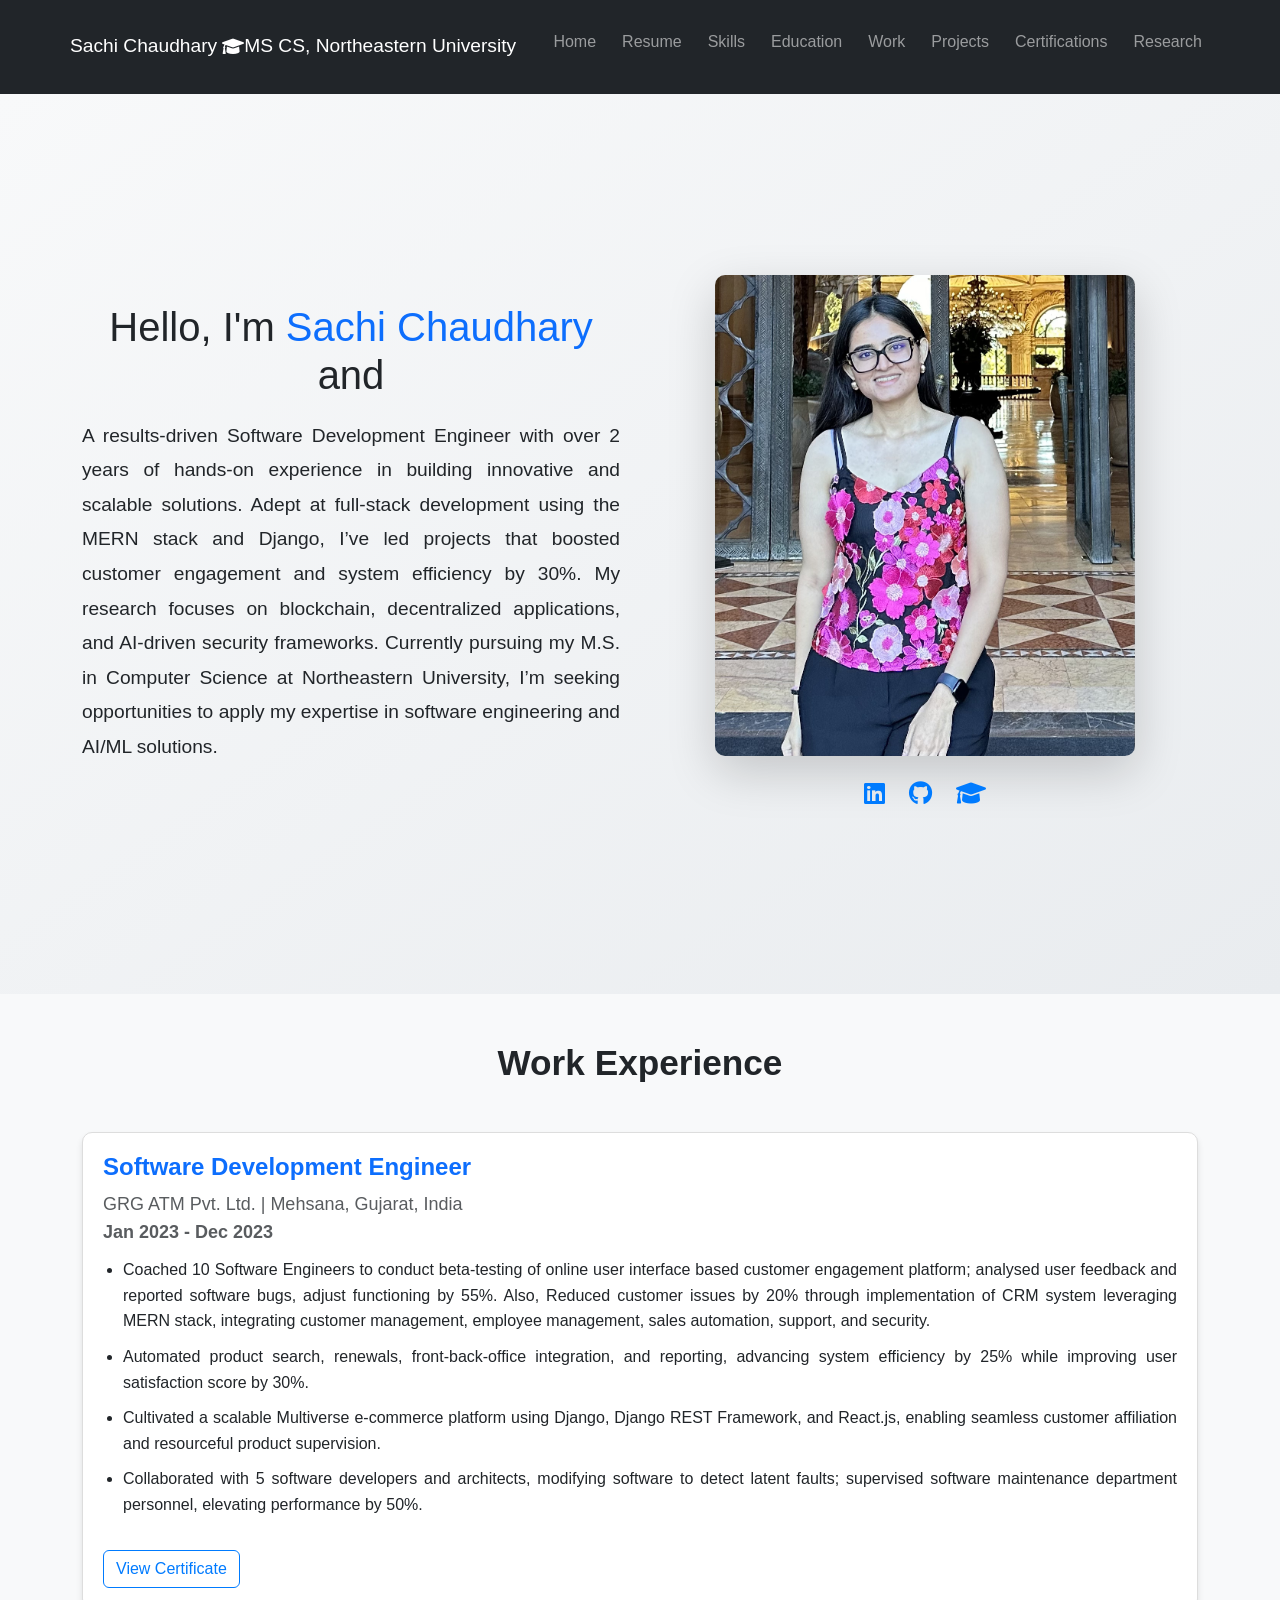
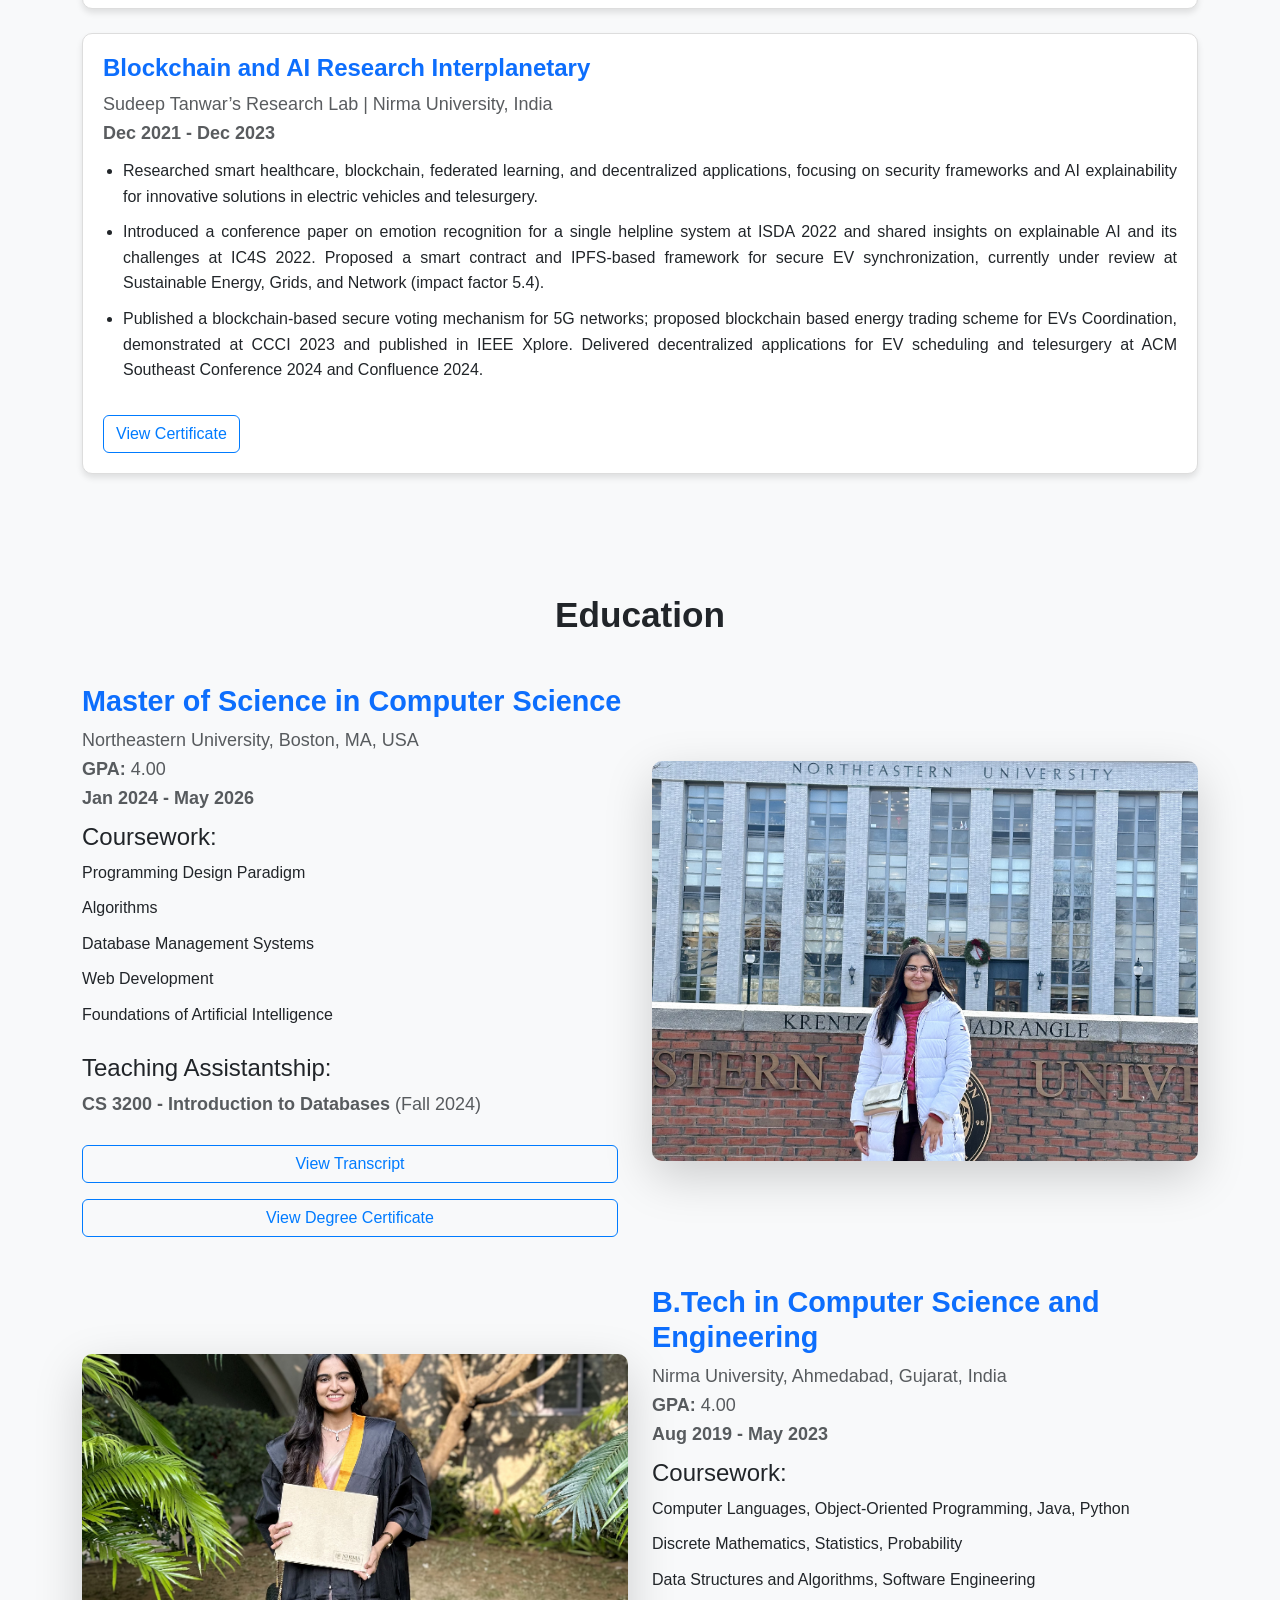
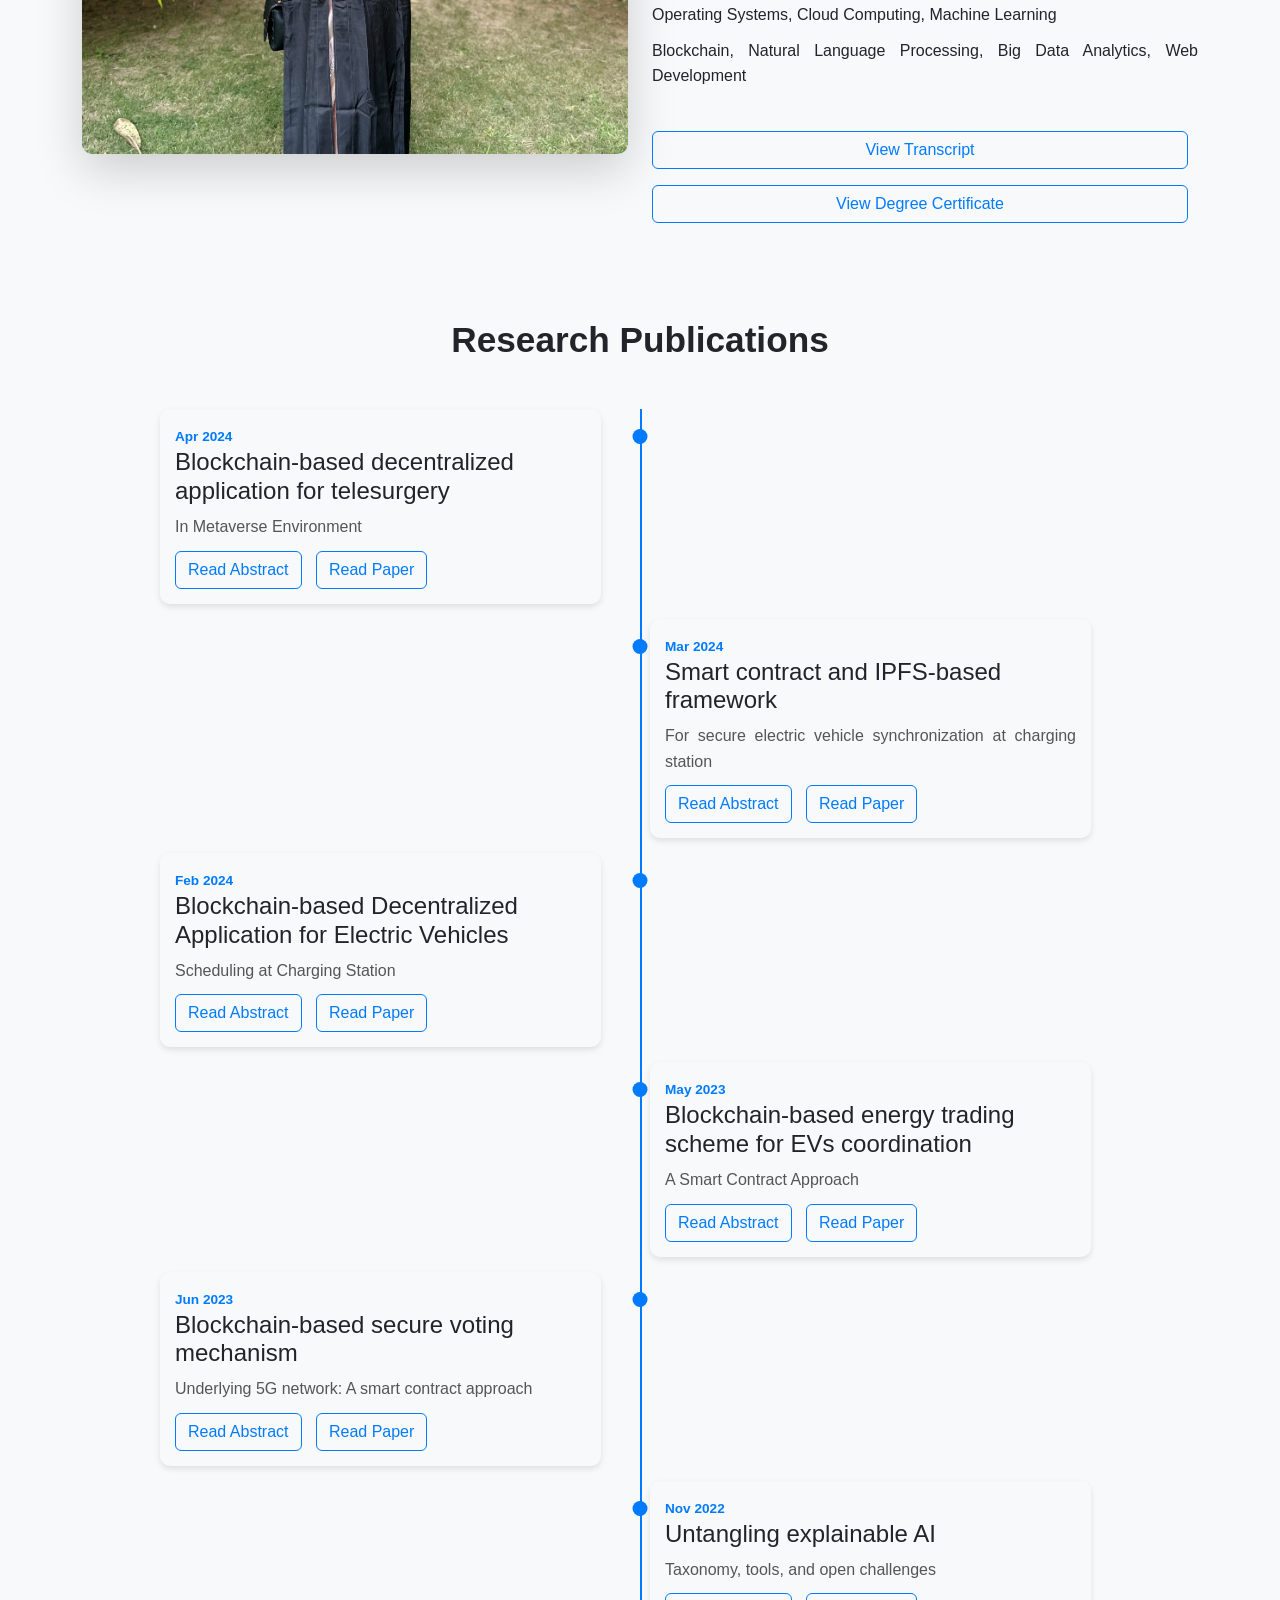
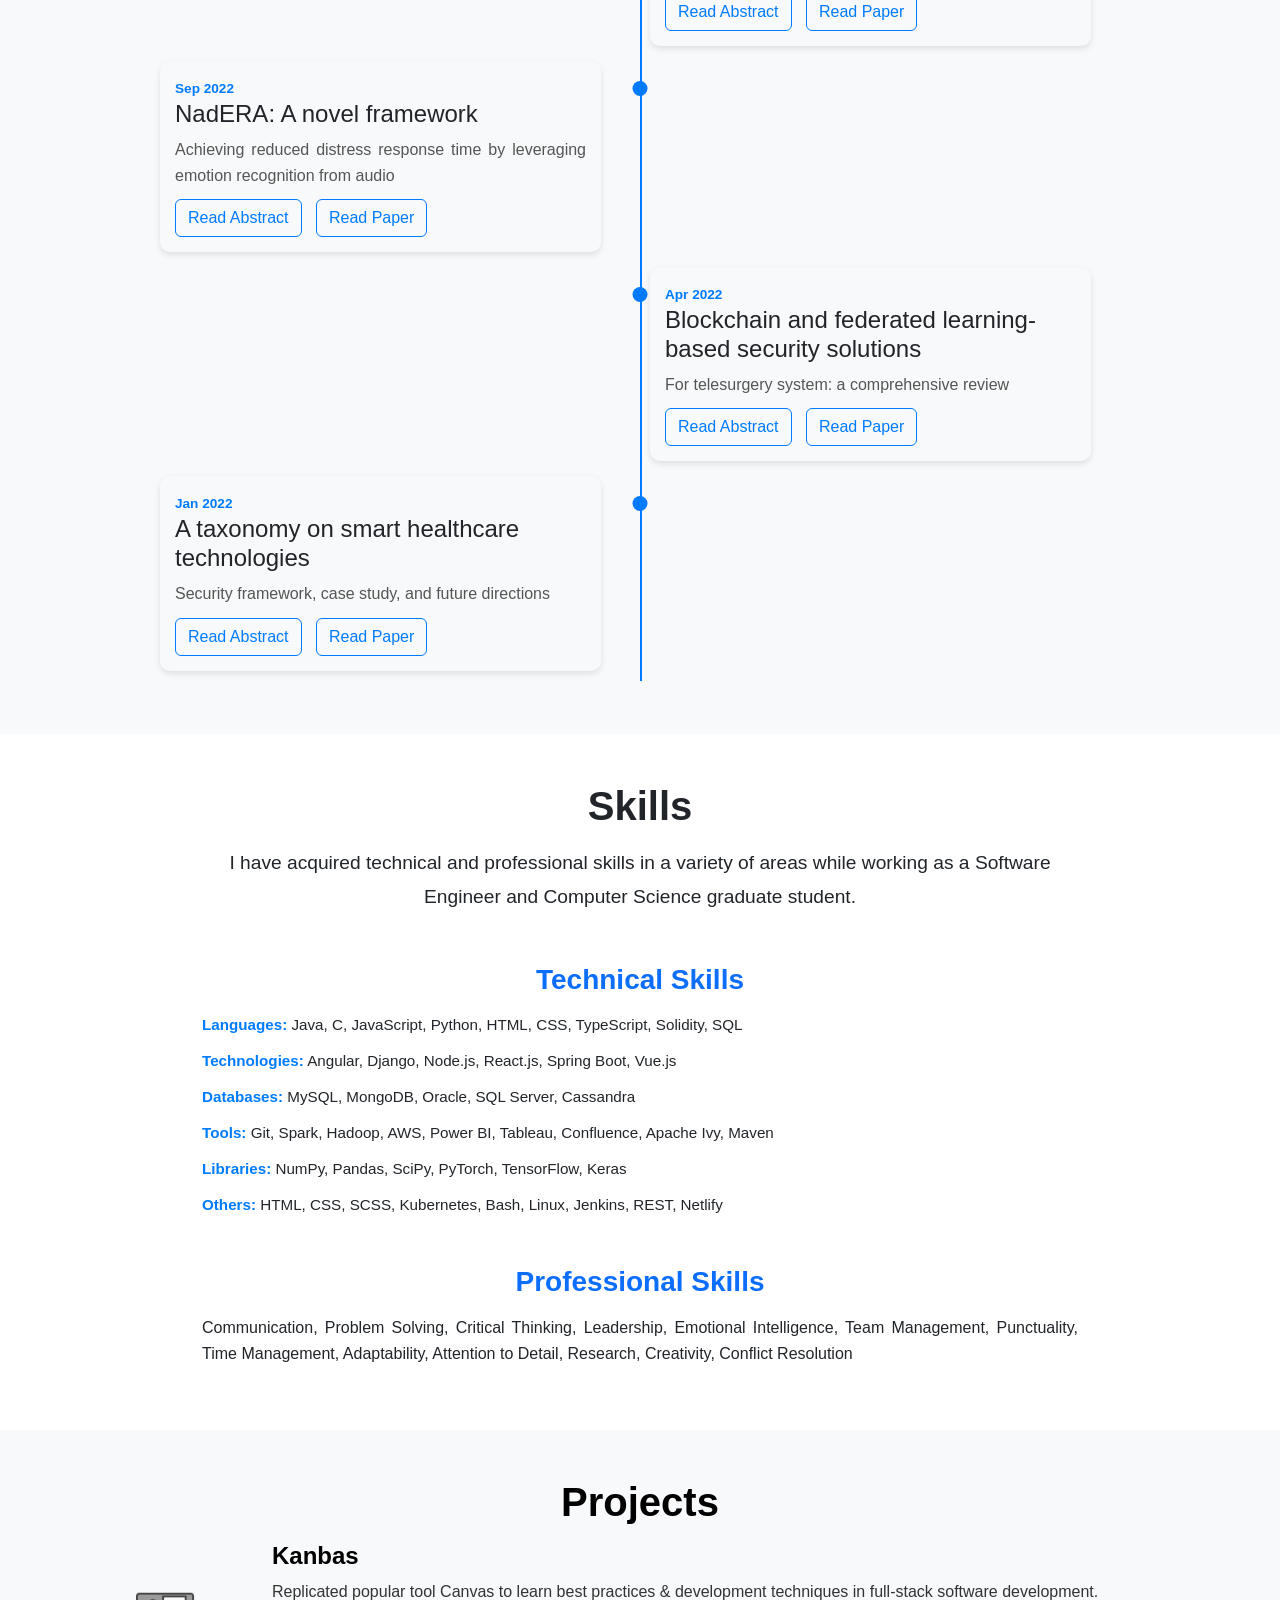
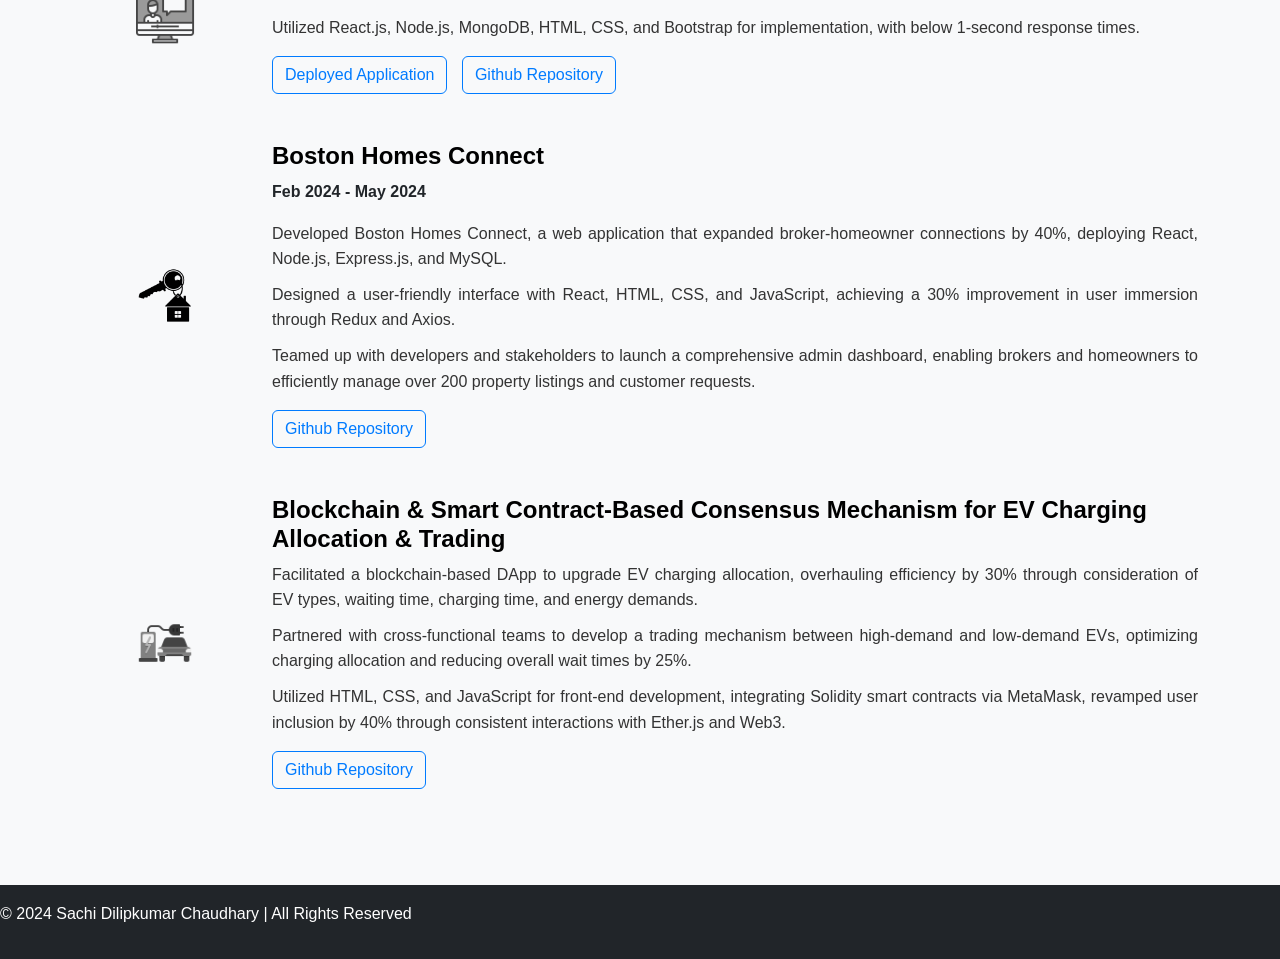
==== index.html @ f183f995 "Add files via upload" ====
<!DOCTYPE html>
<html lang="en">
<head>
  <meta charset="UTF-8">
  <meta name="viewport" content="width=device-width, initial-scale=1.0">
  <title>Sachi Chaudhary Portfolio</title>
  <!-- Bootstrap CSS -->
  <link href="https://cdn.jsdelivr.net/npm/bootstrap@5.3.0-alpha1/dist/css/bootstrap.min.css" rel="stylesheet">
  
  <link rel="stylesheet" href="https://cdnjs.cloudflare.com/ajax/libs/font-awesome/6.0.0-beta3/css/all.min.css">
  <link rel="stylesheet" href="style.css">
  <style>
    /* Make sure the header aligns correctly */
    .navbar-brand {
      display: flex;
      align-items: center;
      font-size: 1.2rem; /* Set font size for large screens */
    }
    .navbar-brand i {
      margin-left: 5px;
      font-size: 1.1rem; /* Slightly smaller icon */
    }

    /* Make sure the header font size is responsive */
    @media (max-width: 768px) {
      .navbar-brand {
        font-size: 1.0rem; /* Slightly smaller font on smaller screens */
      }
      .navbar-brand i {
        font-size: 1.1rem;
      }
    }

    /* Ensure navigation items are spaced correctly */
    .navbar-nav {
      flex-grow: 1;
      justify-content: flex-end;
      flex-wrap: nowrap; /* Prevent wrapping onto new lines */
    }

    .navbar-nav .nav-item {
      margin-left: 10px; /* Reduced margin */
    }

    .navbar-nav .nav-link {
      padding: 5px 10px; /* Reduce padding to fit more items */
    }

    /* Optional: Reduce spacing for smaller screens */
    @media (max-width: 576px) {
      .navbar-nav .nav-item {
        margin-left: 5px;
      }
    }
  </style>
</head>
<body>

    <!-- Navigation Menu -->
    <header class="bg-dark text-white py-3">
      <nav class="container navbar navbar-expand-lg navbar-dark">
        <a class="navbar-brand" href="#">
          Sachi Chaudhary <br>
          <i class="fas fa-graduation-cap"></i> 
             MS CS, Northeastern University
        </a>
        <button class="navbar-toggler" type="button" data-bs-toggle="collapse" data-bs-target="#navbarNav" aria-controls="navbarNav" aria-expanded="false" aria-label="Toggle navigation">
          <span class="navbar-toggler-icon"></span>
        </button>
        <div class="collapse navbar-collapse" id="navbarNav">
          <ul class="navbar-nav ms-auto">
            <li class="nav-item"><a class="nav-link" href="#home">Home</a></li>
            <li class="nav-item"><a class="nav-link" href="resume.html">Resume</a></li>
            <li class="nav-item"><a class="nav-link" href="#skills">Skills</a></li>
            <li class="nav-item"><a class="nav-link" href="#education">Education</a></li>
            <li class="nav-item"><a class="nav-link" href="#work-experience">Work</a></li>
            <li class="nav-item"><a class="nav-link" href="#projects">Projects</a></li>
            <li class="nav-item"><a class="nav-link" href="#certifications">Certifications</a></li>
            <li class="nav-item"><a class="nav-link" href="#research">Research</a></li>
          </ul>
        </div>
      </nav>
    </header>
  
    <!-- Rest of your code -->
    

  <!-- Home Section -->
  <section id="home" class="d-flex align-items-center bg-light" style="height: 100vh;">
    <div class="container">
      <div class="row align-items-center justify-content-center">
        
        
        <!-- Text Section -->
        <div class="col-md-6 text-section">
          <h1 class="display-4">Hello, I'm <span class="text-primary display-8">Sachi Chaudhary</span><br>and <span id="dynamic-text" class="text-primary display-8">I code.</span></h1>

         
          <p class="lead">A results-driven Software Development Engineer with over 2 years of hands-on experience in building innovative and scalable solutions. Adept at full-stack development using the MERN stack and Django, I’ve led projects that boosted customer engagement and system efficiency by 30%. My research focuses on blockchain, decentralized applications, and AI-driven security frameworks. Currently pursuing my M.S. in Computer Science at Northeastern University, I’m seeking opportunities to apply my expertise in software engineering and AI/ML solutions.</p>
            
    </div>
        
        <!-- Image Section -->
        <div class="col-md-6 image-section text-center">
          <img src="IMG_3507.jpg" class="img-fluid shadow-lg" alt="Sachi Chaudhary">
          <div class="social-icons">
            <a href="https://www.linkedin.com/in/contactsachichaudhary/" target="_blank"><i class="fab fa-linkedin"></i></a>
            <a href="https://github.com/97sachi" target="_blank"><i class="fab fa-github"></i></a>
            <a href="https://scholar.google.com/citations?user=jA1MvMUAAAAJ&hl=en" target="_blank"><i class="fas fa-graduation-cap"></i></a>
          </div>
        </div>
        
      </div>
    </div>
  </section>
  




  <!-- Work Experience Section -->
<section id="work-experience" class="py-5 bg-light">
  <div class="container">
      <h2 class="text-center mb-5">Work Experience</h2>


      <!-- GRG ATM Pvt. Ltd. Experience -->
      <div class="card mb-4">
          <div class="card-body">
              <h3 class="text-primary">Software Development Engineer </h3>
              <p class="text-muted">GRG ATM Pvt. Ltd. | Mehsana, Gujarat, India <br> <strong>Jan 2023 - Dec 2023</strong></p>
              <ul>
                  <li>Coached 10 Software Engineers to conduct beta-testing of online user interface based customer engagement platform; analysed user feedback and reported software bugs, adjust functioning by 55%. Also, Reduced customer issues by 20% through implementation of CRM system leveraging MERN stack, integrating customer management, employee management, sales automation, support, and security.</li>
                  <li>Automated product search, renewals, front-back-office integration, and reporting, advancing system efficiency by 25% while improving user satisfaction score by 30%.</li>
                  <li>Cultivated a scalable Multiverse e-commerce platform using Django, Django REST Framework, and React.js, enabling seamless customer affiliation and resourceful product supervision.</li>
                  <li>Collaborated with 5 software developers and architects, modifying software to detect latent faults; supervised software maintenance department personnel, elevating performance by 50%.</li>
              </ul>
              <a href="path/to/certificate.pdf" target="_blank" class="btn btn-outline-primary mt-3">View Certificate</a>
          </div>
      </div>

      <!-- Add other work experiences similarly -->
       <!-- GRG ATM Pvt. Ltd. Experience -->
      <div class="card mb-4">
        <div class="card-body">
            <h3 class="text-primary">Blockchain and AI Research Interplanetary </h3>
            <p class="text-muted">Sudeep Tanwar’s Research Lab | Nirma University, India <br> <strong>Dec 2021 - Dec 2023</strong></p>
            <ul>
                <li>Researched smart healthcare, blockchain, federated learning, and decentralized applications, focusing on security frameworks and AI explainability for innovative solutions in electric vehicles and telesurgery.</li>
                <li>Introduced a conference paper on emotion recognition for a single helpline system at ISDA 2022 and shared insights on explainable AI and its challenges at IC4S 2022. Proposed a smart contract and IPFS-based framework for secure EV synchronization, currently under review at Sustainable Energy, Grids, and Network (impact factor 5.4).</li>
                <li>Published a blockchain-based secure voting mechanism for 5G networks; proposed blockchain based energy trading scheme for EVs Coordination, demonstrated at CCCI 2023 and published in IEEE Xplore. Delivered decentralized applications for EV scheduling and telesurgery at ACM Southeast Conference 2024 and Confluence 2024.</li>
            </ul>
            <a href="path/to/certificate.pdf" target="_blank" class="btn btn-outline-primary mt-3">View Certificate</a>
        </div>
    </div>
  </div>
</section>



  <!-- Education Section -->
  <section id="education" class="py-5 bg-light">
    <div class="container">
      <h2 class="text-center mb-5">Education</h2>
  
      <!-- Northeastern University -->
      <div class="row align-items-center mb-5">
        <div class="col-md-6 order-md-1">
          <h3 class="text-primary">Master of Science in Computer Science</h3>
          <p class="text-muted">Northeastern University, Boston, MA, USA <br> <strong>GPA:</strong> 4.00 <br> <strong>Jan 2024 - May 2026</strong></p>
          <h4>Coursework:</h4>
          <ul>
            <li>Programming Design Paradigm</li>
            <li>Algorithms</li>
            <li>Database Management Systems</li>
            <li>Web Development</li>
            <li>Foundations of Artificial Intelligence</li>
          </ul>
          <h4>Teaching Assistantship:</h4>
          <p class="text-muted"><strong>CS 3200 - Introduction to Databases</strong> (Fall 2024)</p>
  
          <a href="portfolio/Healthcare_Technology_Paper.pdf" target="_blank" class="btn btn-outline-primary mt-3">View Transcript</a>
          <a href="portfolio/Degree_Certificate.pdf" target="_blank" class="btn btn-outline-primary mt-3">View Degree Certificate</a>
        </div>
        <div class="col-md-6 order-md-2">
          <img src="neu.jpg" alt="Northeastern University" class="img-fluid shadow-lg edu-image">
        </div>
      </div>
  
      <!-- Nirma University -->
      <div class="row align-items-center">
        <div class="col-md-6 order-md-2">
          <h3 class="text-primary">B.Tech in Computer Science and Engineering</h3>
          <p class="text-muted">Nirma University, Ahmedabad, Gujarat, India <br> <strong>GPA:</strong> 4.00 <br> <strong>Aug 2019 - May 2023</strong></p>
          <h4>Coursework:</h4>
          <ul>
            <li>Computer Languages, Object-Oriented Programming, Java, Python</li>
            <li>Discrete Mathematics, Statistics, Probability</li>
            <li>Data Structures and Algorithms, Software Engineering</li>
            <li>Operating Systems, Cloud Computing, Machine Learning</li>
            <li>Blockchain, Natural Language Processing, Big Data Analytics, Web Development</li>
          </ul>
          <a href="portfolio/Nirma_Transcript.pdf" target="_blank" class="btn btn-outline-primary mt-3">View Transcript</a>
          <a href="portfolio/Nirma_Degree_Certificate.pdf" target="_blank" class="btn btn-outline-primary mt-3">View Degree Certificate</a>
        </div>
        <div class="col-md-6 order-md-1">
          <img src="nirma.jpg" alt="Nirma University" class="img-fluid shadow-lg edu-image">
        </div>
      </div>
    </div>
  </section>
  


<!-- Modal for Abstract -->
<div class="modal fade" id="abstractModal" tabindex="-1" aria-labelledby="abstractModalLabel" aria-hidden="true">
  <div class="modal-dialog modal-dialog-centered">
    <div class="modal-content">
      <div class="modal-header">
        <h5 class="modal-title" id="abstractModalLabel">Abstract</h5>
        <button type="button" class="btn-close" data-bs-dismiss="modal" aria-label="Close"></button>
      </div>
      <div class="modal-body" id="modalAbstractContent">
        <!-- Dynamic abstract content will be inserted here -->
      </div>
      <div class="modal-footer">
        <button type="button" class="btn btn-secondary" data-bs-dismiss="modal">Close</button>
      </div>
    </div>
  </div>
</div>




<section id="research" class="py-5">
  <div class="container">
      <h2 class="text-center mb-5">Research Publications</h2>

      <div class="timeline">
          <!-- Paper 8 - Apr 2024 -->
          <div class="timeline-item">
              <div class="timeline-marker"></div>
              <div class="timeline-content">
                  <span class="timeline-date">Apr 2024</span>
                  <h4>Blockchain-based decentralized application for telesurgery</h4>
                  <p>In Metaverse Environment</p>
                  <button class="btn btn-outline-primary" onclick="showAbstract('abstract1')">Read Abstract</button>
                  <div id="abstract1" class="abstract-card">
                      <p>With the advent of technology in the medical industry, telesurgery has emerged as a transformative era of conventional medical practices to facilitate remote and efficient surgical procedures for the betterment of patients' health. Moreover, innovative technologies introduce a full-immersive metaverse environment for enabling communication between patients and doctors virtually and efficiently. Nevertheless, remote telesurgery operations in the metaverse are susceptible to various security and privacy issues that need to be tackled to secure the patient's confidential health data. Thus, we design an Ethereum blockchain-based decentralized application (DApp) for selecting and conducting telesurgery operations based on the doctors' specialization and type of surgery. The proposed application ensures secure and preserved communication between patient and doctor in the metaverse environment by deploying the smart contract in the Remix Integrated Development Environment (IDE). DApp is designed using web3 and JavaScript (JS) to reflect the telesurgery operations to the doctor and patient in the metaverse environment. Finally, the proposed smart contract for the application is evaluated based on parameters such as gas consumption analysis for smart contract functions and doctors registered and cost analysis for smart contract functions.</p>
                      <button class="close-abstract" onclick="hideAbstract('abstract1')"></button>
                  </div>
                  <a href="https://ieeexplore.ieee.org/abstract/document/10463231" target="_blank" class="btn btn-outline-primary">Read Paper</a>
              </div>
          </div>

          <!-- Paper 7 - Mar 2024 -->
          <div class="timeline-item">
              <div class="timeline-marker"></div>
              <div class="timeline-content">
                  <span class="timeline-date">Mar 2024</span>
                  <h4>Smart contract and IPFS-based framework</h4>
                  <p>For secure electric vehicle synchronization at charging station</p>
                  <button class="btn btn-outline-primary" onclick="showAbstract('abstract2')">Read Abstract</button>
                  <div id="abstract2" class="abstract-card">
                      <p>The growth of electric vehicles (EVs) at a significant pace is a promising solution for reducing harmful greenhouse gas emissions compared to conventional vehicles. Nevertheless, optimal and efficient EV charging management is a serious concern that needs to be solved for the benefit of both charging stations (CSs) and EVs. In this regard, we proposed a smart contract and Interplanetary File System (IPFS)-based secure EV synchronization framework at the CS utilizing a 5G wireless network. Blockchain technology strengthens the security of the EV charging at the CS in a synchronized and coordinated manner. The IPFS and 5G wireless network ensure efficient and reliable EVs synchronization to charge vehicles from the available number of charging points (CPs) at a CS. Furthermore, we have coordinated and synchronized the EV charging, considering various scenarios based on the waiting queue time, energy demand, and EVs (they can arrive in an emergency). We have shown the implementation interface of the proposed model based on the execution of a smart contract using the Remix Integrated Development Environment (IDE). Moreover, we have performed the security analysis of the smart contract using Echidna fuzzing-based tool to ensure the secure EVs allocation to the corresponding CS. Finally, the performance analysis of the IPFS and smart-based proposed model is evaluated and simulated considering various metrics such as transaction storage cost analysis, computational and communication overhead analysis, utilized cost based on the smart contract functions, and the number of EVs.</p>
                      <button class="close-abstract" onclick="hideAbstract('abstract2')"></button>
                  </div>
                  <a href="https://www.sciencedirect.com/science/article/abs/pii/S2352467724000018" target="_blank" class="btn btn-outline-primary">Read Paper</a>
              </div>
          </div>

          <!-- Paper 6 - Feb 2024 -->
          <div class="timeline-item">
              <div class="timeline-marker"></div>
              <div class="timeline-content">
                  <span class="timeline-date">Feb 2024</span>
                  <h4>Blockchain-based Decentralized Application for Electric Vehicles</h4>
                  <p>Scheduling at Charging Station</p>
                  <button class="btn btn-outline-primary" onclick="showAbstract('abstract3')">Read Abstract</button>
                  <div id="abstract3" class="abstract-card">
                      <p>The penetration of electric vehicles (EVs) in the energy market has become a immersive paradigm for facilitating greener environment by mitigating the disadvantages of the fossil-fuel vehicles. Nevertheless, it becomes critical for charging station (CS) to handle huge number of EVs further leading to the uncoordinated and inefficient charging. Moreover, none of the authors have considered the possible EV charging scenarios for allocation at the CS. Thus, we have designed an Ethereum blockchain-based decentralized application for EV charging at the CS along with the energy trading between prosumer and consumer EVs. Further, we have formulated charging scenarios based on the energy demand and type of EV (emergency and high authority). We have deployed the smart contract in Remix Integrated Development Environment (IDE) and further built a decentralized application using Web3 to made charging allocation accessible to the EVs. Finally, the simulation results of the proposed smart contract for the application is evaluated in terms of gas consumption and cost analysis with the help of deployed smart contract in the Remix IDE.</p>
                      <button class="close-abstract" onclick="hideAbstract('abstract3')"></button>
                  </div>
                  <a href="https://dl.acm.org/doi/abs/10.1145/3603287.3651182" target="_blank" class="btn btn-outline-primary">Read Paper</a>
              </div>
          </div>

          <!-- Paper 9 - May 2023 -->
          <div class="timeline-item">
              <div class="timeline-marker"></div>
              <div class="timeline-content">
                  <span class="timeline-date">May 2023</span>
                  <h4>Blockchain-based energy trading scheme for EVs coordination</h4>
                  <p>A Smart Contract Approach</p>
                  <button class="btn btn-outline-primary" onclick="showAbstract('abstract4')">Read Abstract</button>
                  <div id="abstract4" class="abstract-card">
                      <p>The extensive deployment of electric vehicles (EVs) globally has become an alternative to fossil-fuel or gasoline vehicles to tackle harmful greenhouse gas emissions. But, huge EV charging demand can bring challenges to the charging infrastructure by destabilizing the grid stability and affecting efficient EV charging. Thus, the aforementioned challenges can be addressed by facilitating the energy trading (ET) between EVs which can act as prosumers or consumers. Thus, we have proposed a blockchain-based secure ET scheme for EVs coordination using Interplanetary File System (IPFS) protocol to mitigate the data storage cost issues of the blockchain. Opportunistically, we have considered various ET scenarios to coordinate the communication between prosumer and consumer based on the waiting time and priority levels. Moreover, the data communication between EVs is considered via a 5G communication network for highly reliable and efficient ET. Finally, the proposed scheme is evaluated by executing the smart contract using Remix Integrated Development Environment (IDE) with various performance metrics such as gas consumption (SF5 acquires maximum value of 186571 gas) and cost (execution (SF5 acquires maximum value of 120371 gas) and transaction cost (SF4 acquires maximum value of 124865 gas) ) analysis. Additionally, security analysis of the proposed scheme is tested using Echidna tool which shows the working of the smart contract without any vulnerability and bug.</p>
                      <button class="close-abstract" onclick="hideAbstract('abstract4')"></button>
                  </div>
                  <a href="https://ieeexplore.ieee.org/abstract/document/10290823" target="_blank" class="btn btn-outline-primary">Read Paper</a>
              </div>
          </div>

          <!-- Paper 3 - Jun 2023 -->
          <div class="timeline-item">
              <div class="timeline-marker"></div>
              <div class="timeline-content">
                  <span class="timeline-date">Jun 2023</span>
                  <h4>Blockchain-based secure voting mechanism</h4>
                  <p>Underlying 5G network: A smart contract approach</p>
                  <button class="btn btn-outline-primary" onclick="showAbstract('abstract5')">Read Abstract</button>
                  <div id="abstract5" class="abstract-card">
                      <p>Purpose: With the advancement and modernization of Information and Communication Technology, electronic voting (e-voting) has been adopted across the globe for conducting a secure and efficient voting procedure. However, e-voting can be easily exposed to various malicious attacks such as denial-of-service, malware, insider, compromised credentials, etc., that can risk the voter’s privacy and affect the final voting results. Thus, we have considered the decentralized and immutable blockchain technology for completing the voting procedure securely. Nevertheless, many researchers have considered blockchain to mitigate the security and privacy issues of the voting procedure, but they ignored the aspect of cost-efficiency, latency, and response time while voting. Method: The idea of the proposed mechanism is to deploy and implement the smart contract in the Remix Integrated Development Environment (IDE) involving number of voters electing the candidate with various functionalities. Moreover, we considered the amalgamation of blockchain and IPFS to overcome the data storage cost issues of blockchain for voters and candidates communicating through 5G wireless network. The 5G network, with its low latency, high availability, and high reliability facilitates high data rate and reliable communication between voters and candidates to complete the voting procedure efficiently. Results: The deployed smart contract of the proposed voting mechanism highlight various functionalities required for electing the candidate by the voters. Moreover, the deployed smart contract is evaluated and analyzed considering various performance metrics such as gas consumption analysis for smart contract functions and number of voters, cost analysis for smart contract functions, bit error rate, and storage cost comparison with the traditional scheme. We have also verified the security of the proposed voting mechanism using Echidna security tool which shows the election of candidate without any threat. Conclusion: Finally, we have presented a blockchain-based voting mechanism in which IPFS and 5G is employed to avail the cost-efficient, reliable, and secure candidate election by the voters. Moreover, the voters and candidates can communicate with lower response time and high reliability using 5G network so that smart contract consisting of all the functionalities related to the candidate election can be executed efficiently in the Remix IDE.</p>
                      <button class="close-abstract" onclick="hideAbstract('abstract5')"></button>
                  </div>
                  <a href="https://ieeexplore.ieee.org/abstract/document/10188663" target="_blank" class="btn btn-outline-primary">Read Paper</a>
              </div>
          </div>

          <!-- Paper 5 - Nov 2022 -->
          <div class="timeline-item">
              <div class="timeline-marker"></div>
              <div class="timeline-content">
                  <span class="timeline-date">Nov 2022</span>
                  <h4>Untangling explainable AI</h4>
                  <p>Taxonomy, tools, and open challenges</p>
                  <button class="btn btn-outline-primary" onclick="showAbstract('abstract6')">Read Abstract</button>
                  <div id="abstract6" class="abstract-card">
                      <p>Recently, a paradigm shift is observed toward Industry 5.0, where tasks (processes) are automated at massive scales. This shift has initiated modern developments in artificial intelligence (AI) to support a plethora of applications like manufacturing, health care, vehicular net- works, and others. However, owing to the black-box nature of AI models, the research has shifted toward the proposal of novel techniques that aim toward the explainability and validity of these AI models. Thus, explainable AI (XAI) has become a norm in modern applicative domains, and the study of its frameworks and tools has become the buzzword among researchers. Thus, the paper intends to present the key concepts of XAI and aims at improving the model transparency. The survey systematically untangles the key concepts of XAI and presents a solution taxonomy in different applications. Modern XAI techniques are classified as self-explanatory, visual-based-model-agnostic, global surrogate, and local surrogate-model-agnostic. We also cover the tools and frameworks of XAI and discuss the open issues and challenges in practical realization. Thus, the survey intends to arm AI practitioners to design optimal solutions to realize XAI in practical use-case setups.

                      </p>
                      <button class="close-abstract" onclick="hideAbstract('abstract6')"></button>
                  </div>
                  <a href="https://link.springer.com/chapter/10.1007/978-981-99-1479-1_63" target="_blank" class="btn btn-outline-primary">Read Paper</a>
              </div>
          </div>

          <!-- Paper 4 - Sep 2022 -->
          <div class="timeline-item">
              <div class="timeline-marker"></div>
              <div class="timeline-content">
                  <span class="timeline-date">Sep 2022</span>
                  <h4>NadERA: A novel framework</h4>
                  <p>Achieving reduced distress response time by leveraging emotion recognition from audio</p>
                  <button class="btn btn-outline-primary" onclick="showAbstract('abstract7')">Read Abstract</button>
                  <div id="abstract7" class="abstract-card">
                      <p>This paper proposes a novel framework for automatically directing the user to an appropriate helpline number in an emergency based on his/her emotional state. For emotion detection, we integrate four benchmark datasets (SAVEE, RAVDESS, TESS, and Crema-D). We further examine the impact of various features on this comprehensive dataset and see the possibility of generalization with the help of diversified data. The highest accuracy achieved by the Convolutional Neural Network (CNN) model is 93.14% using the proposed approach. The results indicate that our emotion recognition model highly depends on the choice of audio features. Finally, we use this prediction to build our single-emergency number helpline architecture which predicts the caller’s emotions and directly connects them to the desired person for seeking mental help through counselors, protection with the help of police, or a general call center for any other help. This framework reduces the response time and provides a single point of connection.</p>
                      <button class="close-abstract" onclick="hideAbstract('abstract7')"></button>
                  </div>
                  <a href="https://link.springer.com/chapter/10.1007/978-3-031-35501-1_38" target="_blank" class="btn btn-outline-primary">Read Paper</a>
              </div>
          </div>

          <!-- Paper 2 - Apr 2022 -->
          <div class="timeline-item">
              <div class="timeline-marker"></div>
              <div class="timeline-content">
                  <span class="timeline-date">Apr 2022</span>
                  <h4>Blockchain and federated learning-based security solutions</h4>
                  <p>For telesurgery system: a comprehensive review</p>
                  <button class="btn btn-outline-primary" onclick="showAbstract('abstract8')">Read Abstract</button>
                  <div id="abstract8" class="abstract-card">
                      <p>The advent of telemedicine with its remote surgical procedures has effectively transformed the working of healthcare professionals. The evolution of telemedicine facilitates the remote monitoring of patients that lead to the advent of telesurgery systems, i.e. one of the most critical applications in telemedicine systems. Apart from gaining popularity, the telesurgery system may encounter security and trust issues of patients? data while communicating with the surgeon for their remote treatment. Motivated by this, we have presented a comprehensive survey on secure telesurgery systems comprising healthcare, surgical robots, traditional telesurgery systems, and the role of artificial intelligence to deal with the numerous security attacks associated with the patients' health data. Furthermore, we propose a blockchain and federated learning-based secure telesurgery system to secure the communication between patient and surgeon. The results of the proposed system are better than those of the traditional system in terms of improved latency, low data storage cost, and enhanced data offloading. Finally, we explore the research challenges and issues associated with the telesurgery system.</p>
                      <button class="close-abstract" onclick="hideAbstract('abstract8')"></button>
                  </div>
                  <a href="https://journals.tubitak.gov.tr/elektrik/vol30/iss7/1/" target="_blank" class="btn btn-outline-primary">Read Paper</a>
              </div>
          </div>

          <!-- Paper 1 - Jan 2022 -->
          <div class="timeline-item">
              <div class="timeline-marker"></div>
              <div class="timeline-content">
                  <span class="timeline-date">Jan 2022</span>
                  <h4>A taxonomy on smart healthcare technologies</h4>
                  <p>Security framework, case study, and future directions</p>
                  <button class="btn btn-outline-primary" onclick="showAbstract('abstract9')">Read Abstract</button>
                  <div id="abstract9" class="abstract-card">
                      <p>There is a massive transformation in the traditional healthcare system from the specialist-centric approach to the patient-centric approach by adopting modern and intelligent healthcare solutions to build a smart healthcare system. It permits patients to directly share their medical data with the specialist for remote diagnosis without any human intervention. Furthermore, the remote monitoring of patients utilizing wearable sensors, Internet of Things (IoT) technologies, and artificial intelligence (AI) has made the treatment readily accessible and affordable. However, the advancement also brings several security and privacy concerns that poorly maneuvered the effective performance of the smart healthcare system. An attacker can exploit the IoT infrastructure, perform an adversarial attack on AI models, and proliferate resource starvation attacks in smart healthcare system. To overcome the aforementioned issues, in this survey, we extensively reviewed and created a comprehensive taxonomy of various smart healthcare technologies such as wearable devices, digital healthcare, and body area networks (BANs), along with their security aspects and solutions for the smart healthcare system. Moreover, we propose an AI-based architecture with the 6G network interface to secure the data exchange between patients and medical practitioners. We have examined our proposed architecture with the case study based on the COVID-19 pandemic by adopting unmanned aerial vehicles (UAVs) for data exchange. The performance of the proposed architecture is evaluated using various machine learning (ML) classification algorithms such as random forest (RF), naive Bayes (NB), logistic regression (LR), linear discriminant analysis (LDA), and perceptron. The RF classification algorithm outperforms the conventional algorithms in terms of accuracy, i.e., 98%. Finally, we present open issues and research challenges associated with smart healthcare technologies.</p>
                      <button class="close-abstract" onclick="hideAbstract('abstract9')"></button>
                  </div>
                  <a href="https://onlinelibrary.wiley.com/doi/full/10.1155/2022/1863838" target="_blank" class="btn btn-outline-primary">Read Paper</a>
              </div>
          </div>
      </div>
  </div>
</section>


<!-- Skills Section -->
<section id="skills" class="py-5">
  <div class="container text-justify" style="max-width: 900px; margin: 0 auto;">
      <h2 class="text-center display-4 mb-3">Skills</h2>
      <p class="text-center lead mb-5">I have acquired technical and professional skills in a variety of areas while working as a Software Engineer and Computer Science graduate student.</p>

      <!-- Technical Skills -->
      <h3 class="text-center mt-5 mb-3 text-primary"><strong>Technical Skills</strong></h3> 
      <div class="skills-list">
          <div class="skills-category">
              <p><strong>Languages:</strong> Java, C, JavaScript, Python, HTML, CSS, TypeScript, Solidity, SQL</p>
          </div>
          <div class="skills-category">
              <p><strong>Technologies:</strong> Angular, Django, Node.js, React.js, Spring Boot, Vue.js</p>
          </div>
          <div class="skills-category">
              <p><strong>Databases:</strong> MySQL, MongoDB, Oracle, SQL Server, Cassandra</p>
          </div>
          <div class="skills-category">
              <p><strong>Tools:</strong> Git, Spark, Hadoop, AWS, Power BI, Tableau, Confluence, Apache Ivy, Maven</p>
          </div>
          <div class="skills-category">
              <p><strong>Libraries:</strong> NumPy, Pandas, SciPy, PyTorch, TensorFlow, Keras</p>
          </div>
          <div class="skills-category">
              <p><strong>Others:</strong> HTML, CSS, SCSS, Kubernetes, Bash, Linux, Jenkins, REST, Netlify</p>
          </div>
      </div>

      <!-- Professional Skills -->
      <h3 class="text-center mt-5 mb-3 text-primary"><strong>Professional Skills</strong></h3>
      <p class="text-justify">Communication, Problem Solving, Critical Thinking, Leadership, Emotional Intelligence, Team Management, Punctuality, Time Management, Adaptability, Attention to Detail, Research, Creativity, Conflict Resolution</p>
  </div>
</section>


<!-- Projects Section -->
<section id="projects" class="py-5">
  <div class="container">
      <h2 class="text-center display-4 mb-3">Projects</h2>

      <!-- Project 1: Kanbas -->
      <div class="row align-items-center mb-5">
          <div class="col-md-2 text-center">
              <img src="k.jpg" alt="Kanbas Icon" class="project-icon">
          </div>
          <div class="col-md-10">
              <h3>Kanbas</h3>
              <ul>
                  <li>Replicated popular tool Canvas to learn best practices & development techniques in full-stack software development.</li>
                  <li>Utilized React.js, Node.js, MongoDB, HTML, CSS, and Bootstrap for implementation, with below 1-second response times.</li>
              </ul>
              <a href="https://amazing-bunny-e6043a.netlify.app/#/Kanbas/Dashboard" target="_blank" class="btn btn-outline-primary">Deployed Application</a>
              <a href="https://github.com/97sachi/kanbas-react-web-app" target="_blank" class="btn btn-outline-primary">Github Repository</a>
          </div>
      </div>

      <!-- Project 3: Boston Homes Connect -->
      <div class="row align-items-center mb-5">
          <div class="col-md-2 text-center">
              <img src="b.png" alt="Boston Homes Connect Icon" class="project-icon">
          </div>
          <div class="col-md-10">
              <h3>Boston Homes Connect</h3>
              <p><strong>Feb 2024 - May 2024</strong></p>
              <ul>
                  <li>Developed Boston Homes Connect, a web application that expanded broker-homeowner connections by 40%, deploying React, Node.js, Express.js, and MySQL.</li>
                  <li>Designed a user-friendly interface with React, HTML, CSS, and JavaScript, achieving a 30% improvement in user immersion through Redux and Axios.</li>
                  <li>Teamed up with developers and stakeholders to launch a comprehensive admin dashboard, enabling brokers and homeowners to efficiently manage over 200 property listings and customer requests.</li>
              </ul>
              <a href="https://github.com/97sachi/BostonHomes_Connect" target="_blank" class="btn btn-outline-primary">Github Repository</a>
          </div>
      </div>

      <!-- Project 4: Blockchain & Smart Contract-Based Consensus Mechanism -->
      <div class="row align-items-center mb-5">
          <div class="col-md-2 text-center">
              <img src="ev.png" alt="Blockchain Project Icon" class="project-icon">
          </div>
          <div class="col-md-10">
              <h3>Blockchain & Smart Contract-Based Consensus Mechanism for EV Charging Allocation & Trading</h3>
              <ul>
                  <li>Facilitated a blockchain-based DApp to upgrade EV charging allocation, overhauling efficiency by 30% through consideration of EV types, waiting time, charging time, and energy demands.</li>
                  <li>Partnered with cross-functional teams to develop a trading mechanism between high-demand and low-demand EVs, optimizing charging allocation and reducing overall wait times by 25%.</li>
                  <li>Utilized HTML, CSS, and JavaScript for front-end development, integrating Solidity smart contracts via MetaMask, revamped user inclusion by 40% through consistent interactions with Ether.js and Web3.</li>
              </ul>
              <a href="https://github.com/repository-link" target="_blank" class="btn btn-outline-primary">Github Repository</a>
          </div>
      </div>
  </div>
</section>

<a href="#" class="back-to-top">
  <img src="1.png" alt="Back to Top" class="back-to-top-icon"> 
  <span>Back to Top</span>
</a>



  <!-- Footer -->
  <footer class="bg-dark text-white text-center py-3">
    <p>© 2024 Sachi Dilipkumar Chaudhary | All Rights Reserved</p>
  </footer>

  <!-- Bootstrap JS -->
  <script src="https://cdn.jsdelivr.net/npm/bootstrap@5.3.0-alpha1/dist/js/bootstrap.bundle.min.js"></script>
  <script>







</script>

<script>
  function showAbstract(abstractId) {
      // Fetch the abstract content based on the abstractId
      let abstractContent = document.getElementById(abstractId).innerHTML;

      // Insert the abstract content into the modal body
      document.getElementById("modalAbstractContent").innerHTML = abstractContent;

      // Show the modal
      let abstractModal = new bootstrap.Modal(document.getElementById("abstractModal"));
      abstractModal.show();
  }
  // Back to Top Button
const backToTopButton = document.querySelector('.back-to-top');

window.addEventListener('scroll', () => {
    if (window.pageYOffset > 300) {
        backToTopButton.classList.add('show');
    } else {
        backToTopButton.classList.remove('show');
    }
});

backToTopButton.addEventListener('click', (e) => {
    e.preventDefault();
    window.scrollTo({top: 0, behavior: 'smooth'});
});

</script>



<!-- Abstract Content (Hidden in the page and used to populate the modal) -->
<div id="abstractContent1" style="display: none;">
  <p>This paper presents a decentralized application for telesurgery in the Metaverse environment, leveraging blockchain technology for secure and efficient procedures.</p>
</div>

<div id="abstractContent2" style="display: none;">
  <p>This work proposes a smart contract-based framework integrated with IPFS to ensure secure synchronization of electric vehicles at charging stations, optimizing energy consumption and security.</p>
</div>

 <!-- Bootstrap JS -->
 <script src="https://cdn.jsdelivr.net/npm/bootstrap@5.3.0-alpha1/dist/js/bootstrap.bundle.min.js"></script>
 <script src="https://cdn.jsdelivr.net/npm/bootstrap@5.3.0-alpha1/dist/js/bootstrap.bundle.min.js"></script>
<script>
  const phrases = [
    "I code.",
    "I am a full-stack developer.",
    "I innovate.",
    "An ecophile",
    "I solve complex problems.",
    "An altruist"
  ];

  let phraseIndex = 0;
  let charIndex = 0;
  let isDeleting = false;
  const typingSpeed = 100; // Speed of typing in milliseconds
  const deletingSpeed = 50; // Speed of deleting characters in milliseconds
  const pauseDuration = 1000; // Time to pause before deleting the text
  const dynamicText = document.getElementById('dynamic-text');

  function typePhrase() {
    const currentPhrase = phrases[phraseIndex];
    
    if (!isDeleting) {
      // Typing the characters
      dynamicText.textContent = currentPhrase.substring(0, charIndex + 1);
      charIndex++;

      if (charIndex === currentPhrase.length) {
        // When the full phrase is typed, pause and then start deleting
        setTimeout(() => isDeleting = true, pauseDuration);
      }
    } else {
      // Deleting the characters
      dynamicText.textContent = currentPhrase.substring(0, charIndex - 1);
      charIndex--;

      if (charIndex === 0) {
        // When the phrase is fully deleted, move to the next phrase
        phraseIndex = (phraseIndex + 1) % phrases.length;
        isDeleting = false;
      }
    }

    // Set the typing and deleting speed
    const speed = isDeleting ? deletingSpeed : typingSpeed;
    setTimeout(typePhrase, speed);
  }

  // Start the typing effect when the document is loaded
  document.addEventListener('DOMContentLoaded', typePhrase);
</script>


</body>
</html>
---- style.css ----
/* General Styling */
body {
  font-family: 'Roboto', sans-serif;
}

h1, h2, h3 {
  font-weight: bold;
}

p, ul {
  font-size: 16px;
  line-height: 1.6;
  text-align: justify;
}

ul {
  list-style: none;
  padding-left: 0;
}

ul li {
  margin-bottom: 10px;
}

/* Home Section Styling */
#home {
  background: linear-gradient(to bottom right, #f8f9fa, #e9ecef);
  text-align: left;
  padding: 50px 0;
}

h1 {
  font-size: 2.8rem;
  font-weight: bold;
  line-height: 1.2;
}

h1 .text-primary {
  color: #007bff;
}

p.lead {
  font-size: 1.2rem;
  line-height: 1.8;
  text-align: justify;
  margin-bottom: 20px;
}

#about-image {
  width: 100%;
  max-width: 350px;
  height: auto;
  object-fit: cover;
  box-shadow: 0px 10px 20px rgba(0, 0, 0, 0.15);
  transition: transform 0.3s ease;
  border-radius: 10px;
}

#about-image:hover {
  transform: scale(1.05);
}

#home .row {
  display: flex;
  justify-content: space-between;
  align-items: center;
  height: 100%;
}

/* Style for the text part */
#home .col-md-6:first-child {
  display: flex;
  flex-direction: column;
  justify-content: center;
  padding-right: 20px; /* Add space between text and image */
}

/* Ensure the image is centered on the right half */
#home .col-md-6:last-child {
  display: flex;
  justify-content: center; /* This centers the image horizontally in the column */
  align-items: center;      /* This centers the image vertically in the column */
}

#home img {
  max-width: 70%;
  height: auto;
  border-radius: 10px;
}

/* Adjust margins and padding for smaller screens */
@media (max-width: 768px) {
  #home .container {
      padding-left: 15px;
      padding-right: 15px;
  }

  /* Stack content vertically on smaller screens */
  #home .row {
      flex-direction: column;
  }

  #home .col-md-6 {
      margin-bottom: 20px; /* Add spacing between sections on smaller screens */
  }
}


/* Work Experience, Education, and Other Sections */
#work-experience, #education, #research {
  padding: 50px 0;
}

#work-experience h2, #education h2, #research h2 {
  font-size: 2.2rem;
  text-align: center;
  margin-bottom: 40px;
}

.section-heading {
  font-size: 2rem;
  text-align: center;
  margin-bottom: 20px;
}

#work-experience h3, #education h3, #research h3 {
  font-size: 1.8rem;
  color: #007bff;
}

.text-muted {
  font-size: 18px;
  margin-bottom: 10px;
}

.img-fluid {
  width: 100%;
  height: auto;
  border-radius: 10px;
  box-shadow: 0px 10px 20px rgba(0, 0, 0, 0.15);
}

/* Responsive Design: Mobile Adjustments */
@media (max-width: 768px) {
  h1 {
      font-size: 2.4rem;
      text-align: center;
  }

  p.lead {
      font-size: 1rem;
      text-align: justify;
      margin-bottom: 20px;
  }

  #about-image {
      width: 80%;
      max-width: 250px;
      margin: 20px auto;
  }

  #home, #work-experience, #education, #research {
      padding: 30px 0;
  }

  h2, h3 {
      text-align: center;
      font-size: 1.6rem;
  }

  .row {
      flex-direction: column;
  }

  .col-md-6 {
      width: 100%;
      padding: 10px 0;
      text-align: center;
  }

  .btn-outline-primary {
      margin: 20px auto;
  }
}

/* Buttons and Links */
.btn-primary {
  background-color: #007bff;
  border: none;
  padding: 12px 24px;
  font-size: 1.1rem;
  font-weight: 500;
  border-radius: 8px;
  transition: background-color 0.3s ease;
}

.btn-primary:hover {
  background-color: #0056b3;
}

.btn-outline-primary {
  color: #007bff;
  border-color: #007bff;
}

.btn-outline-primary:hover {
  background-color: #007bff;
  color: #fff;
}

/* Footer Styling */
footer {
  background-color: #222;
  color: white;
  text-align: center;
  padding: 20px 0;
}
/* Research Section Timeline Styling */
/* Research Section Timeline Styling */
#research {
  background-color: #f8f9fa;
  padding: 50px 0;
}

.timeline {
  position: relative;
  max-width: 1200px;
  margin: 0 auto;
}

.timeline-item {
  display: flex;
  margin-bottom: 10px;
  position: relative;
}

.timeline-marker {
  width: 15px;
  height: 15px;
  background-color: #007bff;
  border-radius: 50%;
  position: absolute;
  left: 50%;
  transform: translateX(-50%);
  top: 0;
}

.timeline-content {
  background-color: #ffffff;
  padding: 25px 25px;
  border-radius: 8px;
  position: relative;
  width: calc(70% - 20px);
  box-shadow: 0px 4px 10px rgba(0, 0, 0, 0.1);
}

.timeline-item:nth-child(odd) .timeline-content {
  left: 0;
}

.timeline-item:nth-child(even) .timeline-content {
  left: 50%;
}

.timeline-item .btn-outline-primary {
  margin-top: 1px;
}

/* Abstract card styling */
.abstract-card {
  display: none;
  position: absolute;
  background-color: #fff;
  padding: 15px;
  border: 1px solid #ccc;
  border-radius: 8px;
  box-shadow: 0 2px 10px rgba(0, 0, 0, 0.1);
  max-width: 45%;
  z-index: 10;
  top: 0;
  width: 45%;
  right: 0;
}

.abstract-card.right {
  left: 55%;
  transform: translateX(-100%);
}

.abstract-card.left {
  right: 55%;
  transform: translateX(100%);
}

.abstract-card-content {
  position: relative;
  max-height: 300px;
  overflow-y: auto;
}

.abstract-card-content p {
  font-size: 1rem;
  color: #333;
}

.close-abstract {
  background-color: transparent;
  border: none;
  color: #007bff;
  cursor: pointer;
  font-size: 1.2rem;
  position: absolute;
  top: 10px;
  right: 10px;
}

/* Show abstract when active */
.abstract-card.active {
  display: block;
}

@media (max-width: 768px) {
  .timeline {
      display: block;
      margin: 0;
  }

  .timeline-item {
      display: block;
      margin-bottom: 20px;
  }

  .timeline-marker {
      left: 20px;
      top: 20px;
  }

  .timeline-content {
      width: 100%;
      padding-left: 40px;
  }

  .abstract-card {
      width: 100%;
      right: 0;
      left: 0;
  }
}





/* Mobile Responsiveness */
@media (max-width: 768px) {
  .timeline {
      display: block;
      margin: 0;
  }

  .timeline-item {
      display: block;
      padding-left: 0;
      margin-bottom: 20px;
  }

  .timeline-marker {
      left: 20px;
      top: 20px;
      transform: none;
  }

  .timeline-content {
      width: 100%;
      padding-left: 40px;
      margin-left: 0;
      box-shadow: none;
  }

  .timeline-item:nth-child(even) .timeline-content {
      left: 0;
  }
}

/* Skills Section Styling */
#skills {
  max-width: 900px; /* Limit the width of the container to control the spacing */
  margin: 0 auto; /* Center the container */
  font-family: 'Helvetica Neue', Arial, sans-serif; /* Professional looking font */
}

#skills h2 {
  font-size: 2.5rem; /* Adjust the heading size for a cleaner look */
  font-weight: bold;
}

#skills h3 {
  font-size: 1.75rem; /* Reduce the subheading size slightly */
  font-weight: bold;
  color: #007bff;
}

.skills-list p {
  font-size: 0.95rem; /* Smaller font size for skill details */
  text-align: justify;
  line-height: 1.7; /* Increased line height for better readability */
}

.skills-list .skills-category p {
  margin-bottom: 10px; /* Reduce space between categories */
}

.skills-category p strong {
  font-weight: bold;
  color: #007bff;
}

/* For smaller screens */
@media (max-width: 768px) {
  #skills h2 {
      font-size: 2.25rem; /* Adjust the heading size for smaller screens */
  }

  #skills h3 {
      font-size: 1.5rem; /* Adjust the subheading size for smaller screens */
  }

  .skills-list p {
      font-size: 0.9rem; /* Slightly smaller font for mobile readability */
      line-height: 1.6;
  }
}
/* Styling for the abstract card */
.abstract-card {
  display: none;
  position: relative;
  background: #fff;
  padding: 20px;
  border: 1px solid #ccc;
  margin-top: 10px;
  max-width: 500px;
  box-shadow: 0px 0px 10px rgba(0, 0, 0, 0.1);
}

.abstract-card p {
  font-size: 1rem;
  color: #333;
}

.close-abstract {
  background-color: transparent;
  border: none;
  color: #007bff;
  cursor: pointer;
  font-size: 1.2rem;
  position: absolute;
  top: 10px;
  right: 10px;
}

/* Show abstract on button click */
.abstract-card.active {
  display: block;
}
/* Projects Section Styling */
#projects {
  background-color: #f8f9fa;
  padding: 50px 0;
}

#projects h2 {
  font-size: 2.5rem;
  font-weight: bold;
  color: #000;
}

#projects h3 {
  font-size: 1.5rem;
  font-weight: bold;
  color: #000;
}

#projects ul {
  padding-left: 0;
  list-style-type: none;
}

#projects ul li {
  margin-bottom: 10px;
  font-size: 1rem;
  color: #333;
}

.project-icon {
  width: 60px;
  height: 60px;
  display: block;
  margin: 0 auto;
  filter: grayscale(100%);
  transition: all 0.3s ease;
}

.project-icon:hover {
  filter: none;
}

.btn-outline-primary {
  border-color: #007bff;
  color: #007bff;
  margin-right: 10px;
  transition: background-color 0.3s ease;
}

.btn-outline-primary:hover {
  background-color: #007bff;
  color: #fff;
}
/* Ensuring the image and text container have equal heights */
.edu-image {
  width: 100%;
  height: 100%;
  object-fit: cover;
  max-height: 400px; /* Set max-height as per your need */
}

/* Ensuring equal height for both the image and text section */
@media (min-width: 768px) {
  .row.align-items-center {
    display: flex;
    align-items: stretch;
  }

  .col-md-6 {
    display: flex;
    flex-direction: column;
  }

  .edu-image {
    flex-grow: 1;
  }
}

/* Mobile adjustments */
@media (max-width: 768px) {
  .edu-image {
    max-height: none;
    width: 100%;
  }
}
/* Back to Top Button Styles */
/* Back to Top Button Styles */
.back-to-top {
  position: fixed;
  bottom: 20px;
  right: 20px;
  background-color: #003366; /* Dark blue color */
  color: white;
  padding: 12px 20px;
  border-radius: 50px;
  display: flex;
  align-items: center;
  font-size: 16px;
  font-weight: bold;
  text-decoration: none;
  box-shadow: 0 4px 8px rgba(0, 0, 0, 0.2);
  opacity: 0;
  visibility: hidden;
  transition: all 0.4s ease;
  border: 2px solid #FF0000; /* Thin red border */
}

.back-to-top-icon {
  margin-right: 8px;
  width: 20px; /* Adjust icon size */
  height: 20px;
}

.back-to-top:hover {
  background-color: #002244; /* Slightly darker blue on hover */
  box-shadow: 0 6px 12px rgba(0, 0, 0, 0.3);
}

.back-to-top.show {
  opacity: 1;
  visibility: visible;
}

@media (max-width: 768px) {
  .back-to-top {
      bottom: 10px;/* For larger screens - Desktop View */
      @media (min-width: 992px) {
        #home .row {
          display: flex;
          justify-content: space-between;
          align-items: center;
        }
      
        #home .col-md-6 {
          width: 50%; /* Both text and image sections take 50% of the width */
        }
      
        /* Align image and icons */
        .social-icons {
          display: flex;
          justify-content: center; /* Center the icons under the image */
          margin-top: 10px;
        }
      
        /* Ensure the text is aligned left and image/icons are aligned right */
        #home .text-section {
          text-align: left;
        }
      
        #home .image-section {
          display: flex;
          flex-direction: column;
          align-items: center;
        }
      
        .social-icons a {
          margin: 0 10px; /* Add some spacing between icons */
        }
      }
      
      /* Mobile View - Keep the current style */
      @media (max-width: 991px) {
        #home .row {
          flex-direction: column; /* Stack the text and image sections */
        }
      
        .social-icons {
          justify-content: center; /* Center icons on mobile */
          margin-top: 10px;
        }
      
        /* Ensure image and icons are centered */
        #home .image-section {
          display: flex;
          flex-direction: column;
          align-items: center;
        }
      }
      
      /* Ensure icons are always centered below the image */
      .social-icons {
        display: flex;
        justify-content: center;
        margin-top: 10px;
      }
      
      right: 15px;
      font-size: 14px;
      padding: 10px 15px;
  }
}/* Make sure the header aligns correctly */
.navbar-brand {
  display: flex;
  align-items: center;
  font-size: 1.2rem; /* Set font size for large screens */
}
.navbar-brand i {
  margin-left: 5px;
  font-size: 1.1rem; /* Slightly smaller icon */
}

@media (max-width: 768px) {
  .navbar-brand {
    font-size: 1.0rem; /* Adjust font size for smaller screens */
  }
  .navbar-brand i {
    font-size: 1.0rem; /* Adjust icon size */
  }
}

/* Fix alignment of the image and icons */
#home .text-primary {
  font-size: 2.5rem; /* Adjust title size */
  text-align: center;
}

#home img {
  max-width: 420px; /* Adjust image size */
  margin: 0 auto; /* Center image */
}

.social-icons {
  margin-top: 10px;
  text-align: center;
}

.social-icons a {
  margin: 0 10px;
  font-size: 1.9rem; /* Adjust icon size */
  color: #007bff; /* LinkedIn color */
}

@media (max-width: 768px) {
  #home img {
    max-width: 200px; /* Adjust image size for smaller screens */
  }
  .social-icons {
    margin-bottom: 20px;
    margin-right: 30px;
  }
}

/* Fix for Work Experience section */
@media (max-width: 768px) {
  #work-experience img {
    display: none; /* Hide images on smaller screens */
  }
}

/* Adjust font size for better readability */
h1.display-4 {
  font-size: 1.7rem; /* Adjust font size for the main title */
  text-align: center;
  margin-bottom: 20px;
}

h2 {
  font-size: 1.8rem;
  text-align: center;
}


/* Styling for larger screens */
.hero-text h1 {
  font-size: 2.5rem; /* Reduced font size to fit everything in one line */
  font-weight: 600;
  color: #333;
  margin-bottom: 20px;
}

.hero-text h1 span {
  color: #007bff; /* Keep name and 'I code' highlighted */
}

.hero-text h1 .code {
  font-weight: 600;
  color: #007bff; /* Use a bold blue to highlight "I code" */
}

.hero-text {
  text-align: center; /* Center the text */
  margin-top: 40px;
}

.hero-text p {
  font-size: 1.1rem; /* Slightly smaller font for the paragraph */
  color: #555;
  max-width: 700px;
  margin: 20px auto;
}

/* Responsive adjustment for smaller screens */
@media (max-width: 768px) {
  .hero-text h1 {
    font-size: 1rem; /* Slightly smaller font on mobile */
  }
}
#home {
  padding-top: 50px; /* Adjust the space between header and content */
  height: 100vh;
}

#home .container {
  display: flex;
  flex-direction: row;
  align-items: center;
  justify-content: space-between;
}

.text-section h1 {
  font-size: 2.5rem; /* Adjust this for your preferred text size */
  margin-bottom: 20px;
}

.text-section p {
  margin-bottom: 20px;
}

.social-icons {
  margin-top: 20px; /* Space between image and icons */
}

.social-icons a {
  font-size: 1.5rem;
  margin-right: 10px;
}

@media (max-width: 768px) {
  #home {
    padding-top: 30px; /* Less space for smaller screens */
  }

  .text-section h1 {
    font-size: 2rem;
  }

  .image-section {
    margin-top: 20px; /* Add some space above the image */
  }

  .social-icons {
    margin-top: 10px; /* Smaller space for mobile view */
  }
}
#work-experience .card {
  border: 1px solid #ddd;
  border-radius: 10px;
  box-shadow: 0 4px 6px rgba(0, 0, 0, 0.1); /* Light shadow for a card effect */
}

#work-experience .card-body {
  padding: 20px;
}

#work-experience h3 {
  font-size: 1.5rem;
  color: #007bff; /* Match button color */
}

#work-experience ul {
  padding-left: 20px; /* Proper indent for list items */
  list-style-type: disc; /* Use bullets */
}

#work-experience .btn {
  color: #007bff;
  border-color: #007bff;
  transition: all 0.3s ease;
}

#work-experience .btn:hover {
  background-color: #007bff;
  color: #fff;
}
/* Timeline Container */
.timeline {
    position: relative;
    margin: 0 auto;
    padding: 0;
    width: 100%;
    max-width: 1000px;
    padding-left: 0;
}

/* Timeline Items */
.timeline-item {
    position: relative;
    margin-bottom: 5px;
    padding-left: 20px;
}

.timeline-item.left {
    padding-left: 20px;
    text-align: left;
}

.timeline-item.right {
    padding-right: 20px;
    text-align: right;
}

.timeline-item.right .timeline-content {
    float: right;
}

.timeline-item.left .timeline-content {
    float: left;
}

/* Timeline Marker */
.timeline-marker {
    position: absolute;
    left: 50%;
    top: 20px;
    transform: translateX(-50%);
    background-color: #007bff;
    width: 15px;
    height: 15px;
    border-radius: 50%;
}

.timeline-item.right .timeline-marker {
    right: calc(50% - 7.5px);
    left: unset;
}

/* Timeline Content */
.timeline-content {
    background-color: #f8f9fa;
    padding: 15px;
    border-radius: 10px;
    box-shadow: 0 3px 6px rgba(0, 0, 0, 0.1);
    width: 45%;
}

.timeline-content h3 {
    margin-top: 0;
    font-size: 1.2rem;
    color: #007bff;
}

.timeline-content p {
    margin-bottom: 10px;
    color: #555;
}

.timeline-date {
    font-size: 0.85rem;
    font-weight: bold;
    color: #007bff;
    margin-bottom: 10px;
}

.timeline .btn {
    margin-right: 10px;
}

/* Center Line */
.timeline:before {
    content: '';
    position: absolute;
    top: 0;
    left: 50%;
    width: 2px;
    height: 100%;
    background-color: #007bff;
}

/* Adjust Spacing */
.timeline-item .timeline-content {
    margin-bottom: 10px;
}

/* Responsive for Smaller Screens */
@media (max-width: 768px) {
    .timeline:before {
        left: 10px;
    }

    .timeline-item {
        text-align: left;
        padding-left: 30px;
    }

    .timeline-item.right .timeline-content,
    .timeline-item.left .timeline-content {
        width: 100%;
        float: none;
    }

    .timeline-marker {
        left: 15px;
    }
}




/* hamburger icon ends */

/* experience section starts */
.experience {
  margin-top: 5rem;
}
.experience .quote {
  text-align: center;
  font-size: 1.0rem;
  font-weight: 400;
}
.experience .timeline {
  position: relative;
  max-width: 120px;
  margin: 2rem auto;
}
.experience .timeline::after {
  content: '';
  position: absolute;
  width: 1px;
  background: #020133;
  top: 0;
  bottom: 0;
  left: 50%;
  margin-left: -3px;
  z-index: -2;
}
.experience .container {
  padding: 20px 40px;
  position: relative;
  background-color: inherit;
  width: 50%;
}
/*circles on timeline*/
.experience .container::after {    
  content: "\f0b1";
  position: absolute;
  width: 70px;
  height: 20px;
  right: -10px;
  background-color: rgb(255, 255, 255);
  border: 4px solid #f68c09;
  top: 15px;
  border-radius: 50%;
  z-index: 100;
  font-size: 1.89rem;
  text-align: center;
  font-weight: 600;
  color:#02094b;
  font-family: 'Font Awesome\ 5 Free';
}
.experience .left {
  left: 0;
}
.experience .right {
  left: 50%;
}
/* arrows pointing right */
.experience .left::before {
  content: " ";
  height: 0;
  position: absolute;
  top: 22px;
  width: 0;
  z-index: 1;
  right: 30px;
  border: medium solid #f68c09;
  border-width: 10px 0 10px 10px;
  border-color: transparent transparent transparent #f68c09;
}
/* arrows pointing left  */
.experience .right::before {
  content: " ";
  height: 0;
  position: absolute;
  top: 22px;
  width: 0;
  z-index: 1;
  left: 30px;
  border: medium solid #f68c09;
  border-width: 10px 10px 10px 0;
  border-color: transparent #f68c09 transparent transparent;
}
.experience .right::after {
  left: -16px;
}
.experience .content {
  background-color: #f68c09;
  position: relative;
  border-radius: 6px;
}
.experience .content .tag{
  font-size: 1.1rem;
  padding-top: 1.5rem;
  padding-left: 1.5rem;
}
.experience .content .desc{
  margin-left: 1.5rem;
  padding-bottom: 1rem;
}
.experience .content .desc h3{
  font-size: 1.5rem;
  font-weight: 600;
}
.experience .content .desc p{
  font-size: 1.2rem;
}
/* view all button */
.morebtn{
  display: flex;
  justify-content: center;
  margin-bottom: 2rem;
}
.morebtn .btn {
  position: relative;
  line-height: 0;
  padding: 1.6rem 3rem;
  border-radius: .5em;
  transition: 0.5s;
  color: #fff;
  background: #2506ad;
  box-shadow: 0px 5px 10px rgba(48, 68, 247, .6);
  text-align: center;
}
.morebtn .btn span {
  font-weight: 600;
  font-size: 1.7rem;
  font-family: 'Nunito', sans-serif;
}
.morebtn .btn i {
  margin-right: 0.5rem;
  font-size: 1.5rem;
  transition: 0.3s;
}
.morebtn .btn:hover{
  background: #1a047e;
}
.morebtn .btn:hover i {
  transform: translateX(-8px);
}

/* Media queries - Responsive timeline on screens less than 600px wide */
@media screen and (max-width: 600px) {
  .experience .timeline::after {
  left: 31px;
  }
  .experience .container {
  width: 100%;
  padding-left: 70px;
  padding-right: 25px;
  }
  .experience .container::before {
  left: 60px;
  border: medium solid #f68c09;
  border-width: 10px 10px 10px 0;
  border-color: transparent #f68c09 transparent transparent;
  }
  .experience .left::after {
    left: 15px;
  }
  .experience .right::after {
    left: 15px;
  }
  .experience .right {
  left: 0%;
  }
  .experience .container::after {
    font-size: 2.2rem;;
  }
}
/* experience media queries ends */
/* experience section ends */


/* footer section starts */
.footer{
  min-height: auto;
  padding-top: 0;
  background: rgb(0, 1, 43);
}
.footer .box-container{
  display: flex;
  justify-content: center;
  flex-wrap: wrap;
}
.footer .box-container .box{
  flex: 1 1 25rem;
  margin: 2rem;
}
.footer .box-container .box h3{
  font-size: 2.5rem;
  color: #fff;
  padding-bottom: 1rem;
  font-weight: normal;
}
.footer .box-container .box p{
  font-size: 1.5rem;
  color: #ccc;
  padding: .7rem 0;
  text-transform: none;
}
.footer .box-container .box p i{
  padding-right: 1rem;
  color: #ffae00;
}
.footer .box-container .box a{
  font-size: 1.5rem;
  color: rgb(238, 238, 238);
  padding: .3rem 0;
  display: block;
}
.footer .box-container .box a:hover{
  color: #ffae00;
}
.footer .box-container .box .share{
  display: flex;
  flex-wrap: wrap;
  padding: 1rem 0;
}
.footer .box-container .box .share a{
  height: 4rem;
  width: 4rem;
  padding: 1rem;
  text-align: center;
  border-radius: 5rem;
  font-size: 1.7rem;
  margin-right: 1rem;
  transition: .2s;
  background: rgb(230, 230, 230);
  color: #02094b;
  border: none;
}
.footer .box-container .box .share a:hover{
  background: transparent;
  transform: scale(0.98);
  border: .1rem solid rgb(180, 178, 178);
  color: #ffae00;
}
.footer .credit{
  padding: 1rem 0 0 0;
  text-align: center;
  font-size: 1.5rem;
  font-family: 'Nunito',sans-serif;
  font-weight: 600;
  color: #fff;
  border-top: .1rem solid #fff3;
}
.footer .credit a{
  color: #ffae00;
}
.footer .fa{
    color: #E90606;
    margin: 0 .3rem;
    font-size: 1.5rem;
    animation: pound .35s infinite alternate;
}
@-webkit-keyframes pound{
  to{
    transform: scale(1.1);
  }
}
@keyframes pound{
  to{
    transform: scale(1.1);
}
}
@media(max-width:450px){
  .footer .box-container .box{
    margin: 2rem;
  }
  .footer .box-container .box p{
    padding: 0.7rem;
  }
  .footer .box-container .box .share a{
    padding: 1.1rem;
  }
}
/* footer section ends */

/* common media queries starts*/
@media(max-width:450px){
  html{
    font-size: 55%;
  }
  body{
    padding-right: 0;
  }
  section{
    padding: 2rem;
  }
}
/* common media queries ends*/


/* scroll top starts */
#scroll-top{
  position: fixed;
  top: -140%;
  right: 2rem;
  padding: 1rem 1.5rem;
  font-size: 2rem;
  background: #ffae00;
  color: rgb(13, 0, 44);
  border-radius: 5rem;
  transition: 1s linear;
  z-index: 1000;
}
#scroll-top.active{
  top: calc(100% - 12rem);
}
/* scroll top ends */
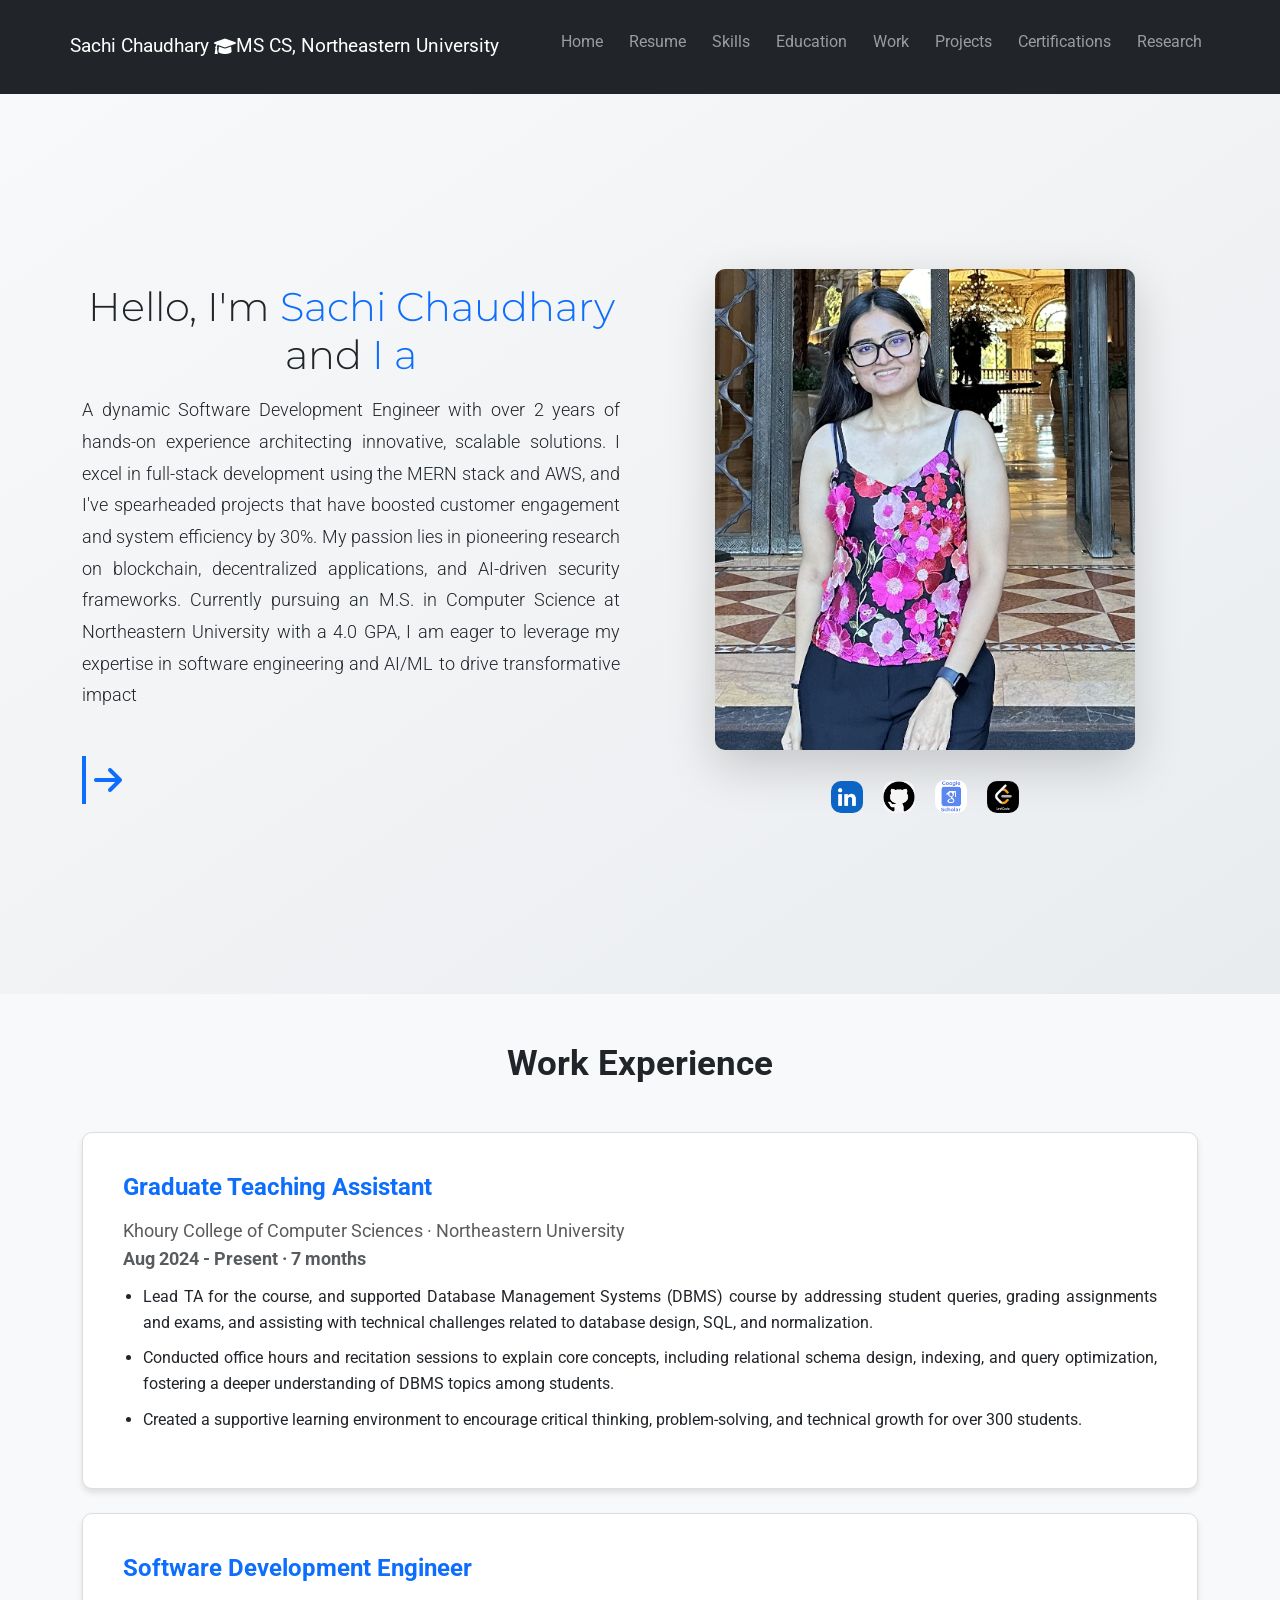
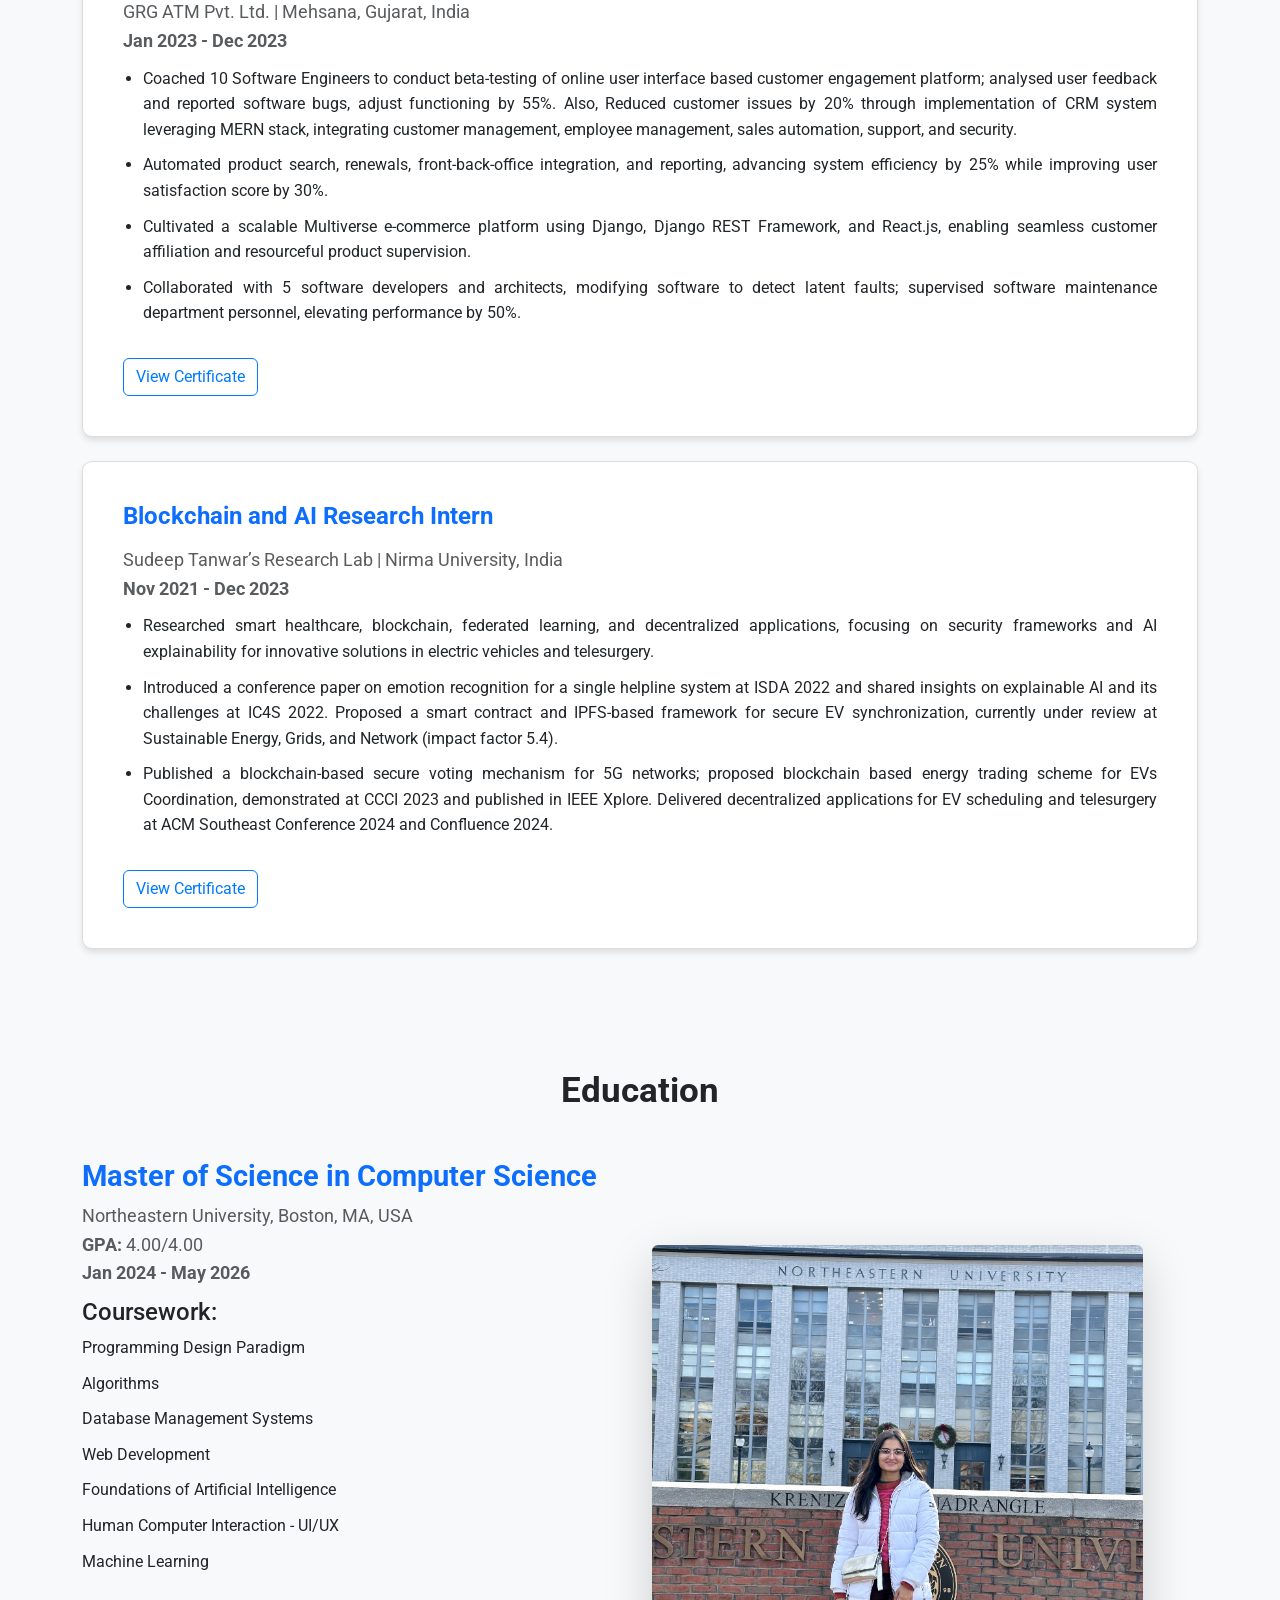
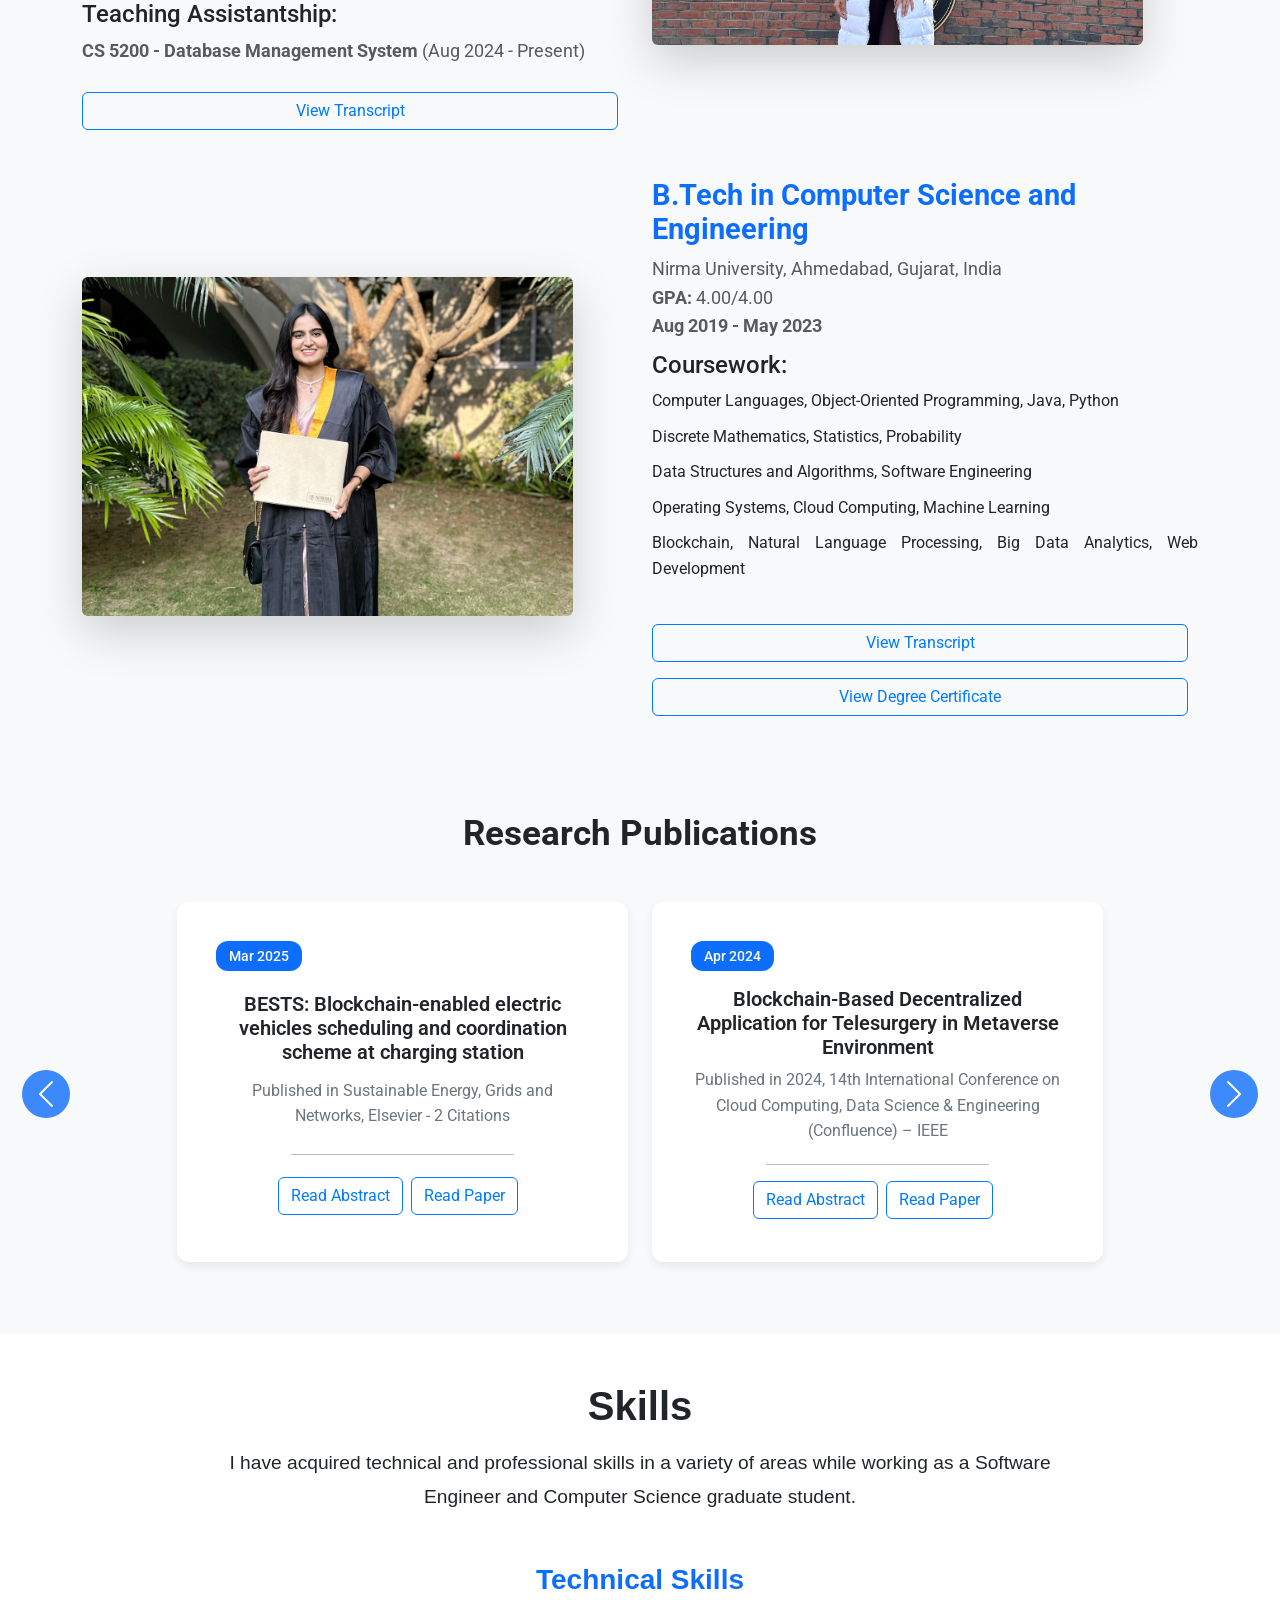
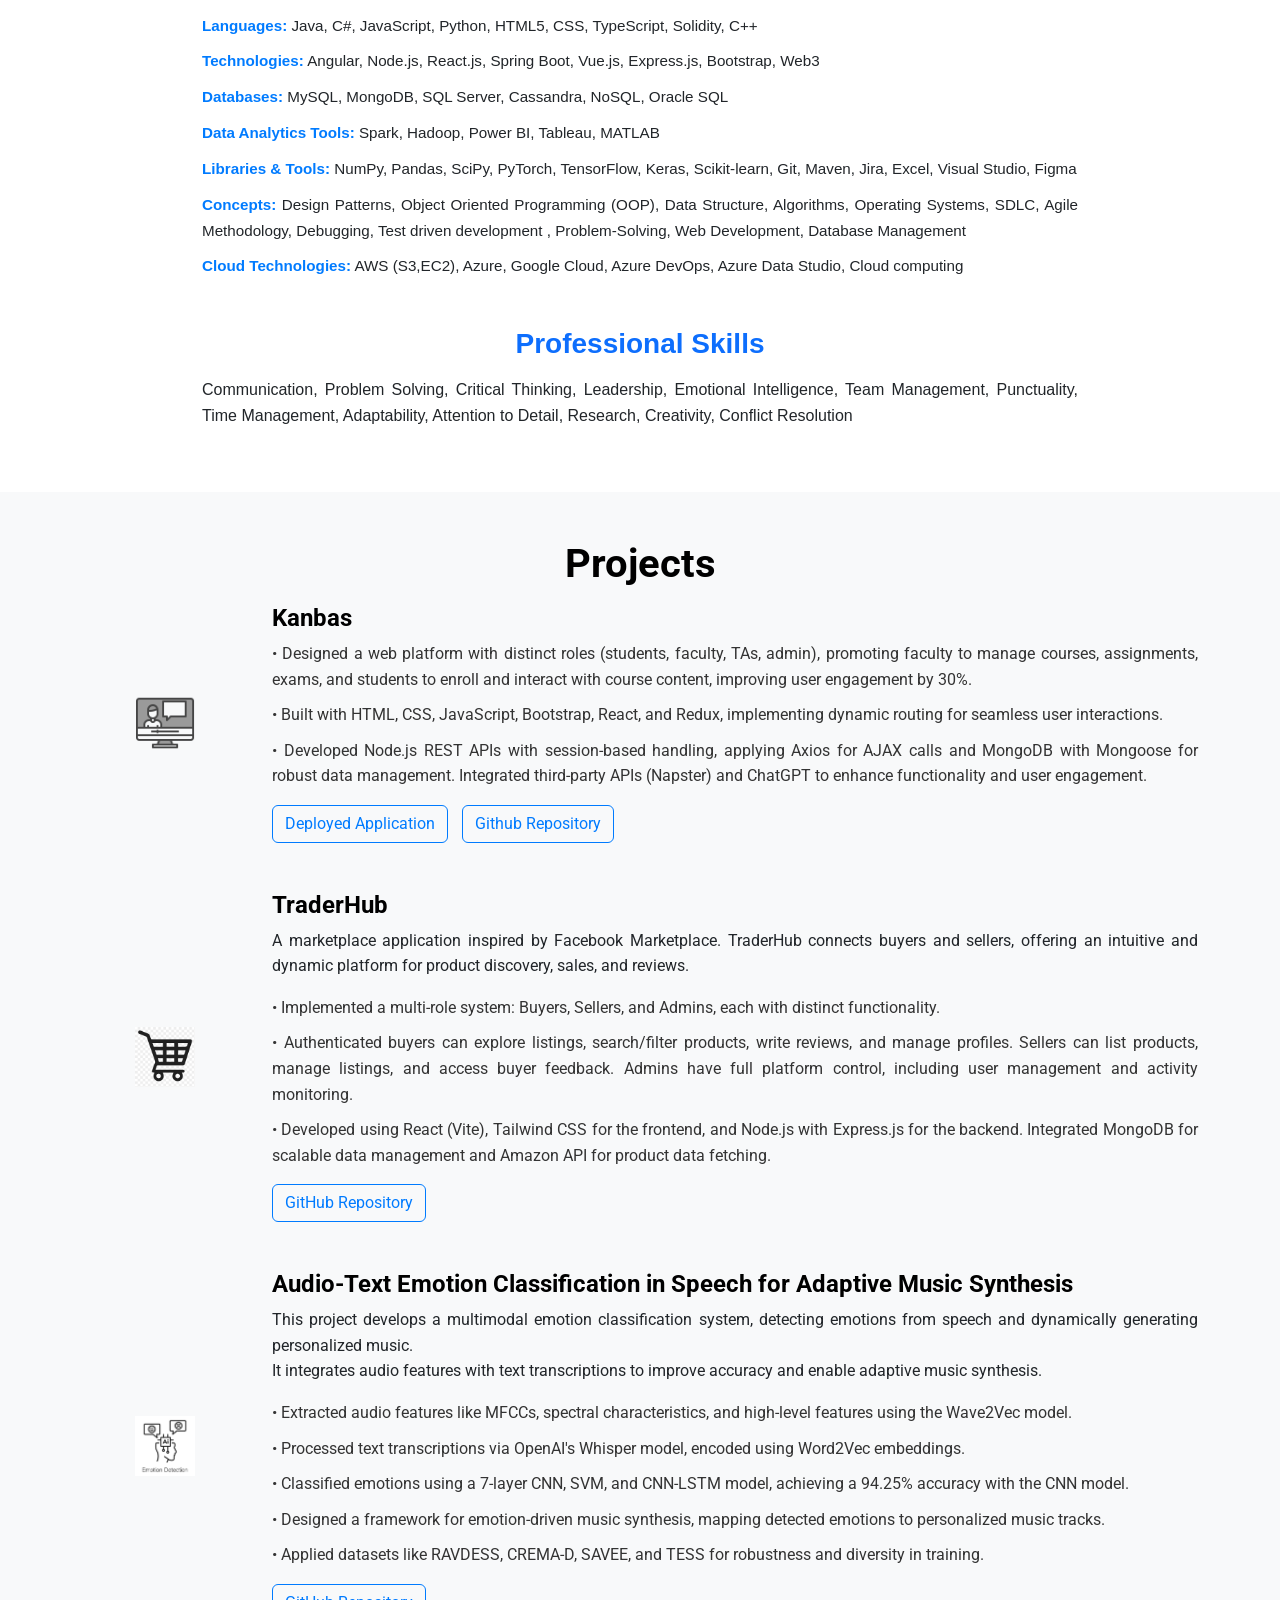
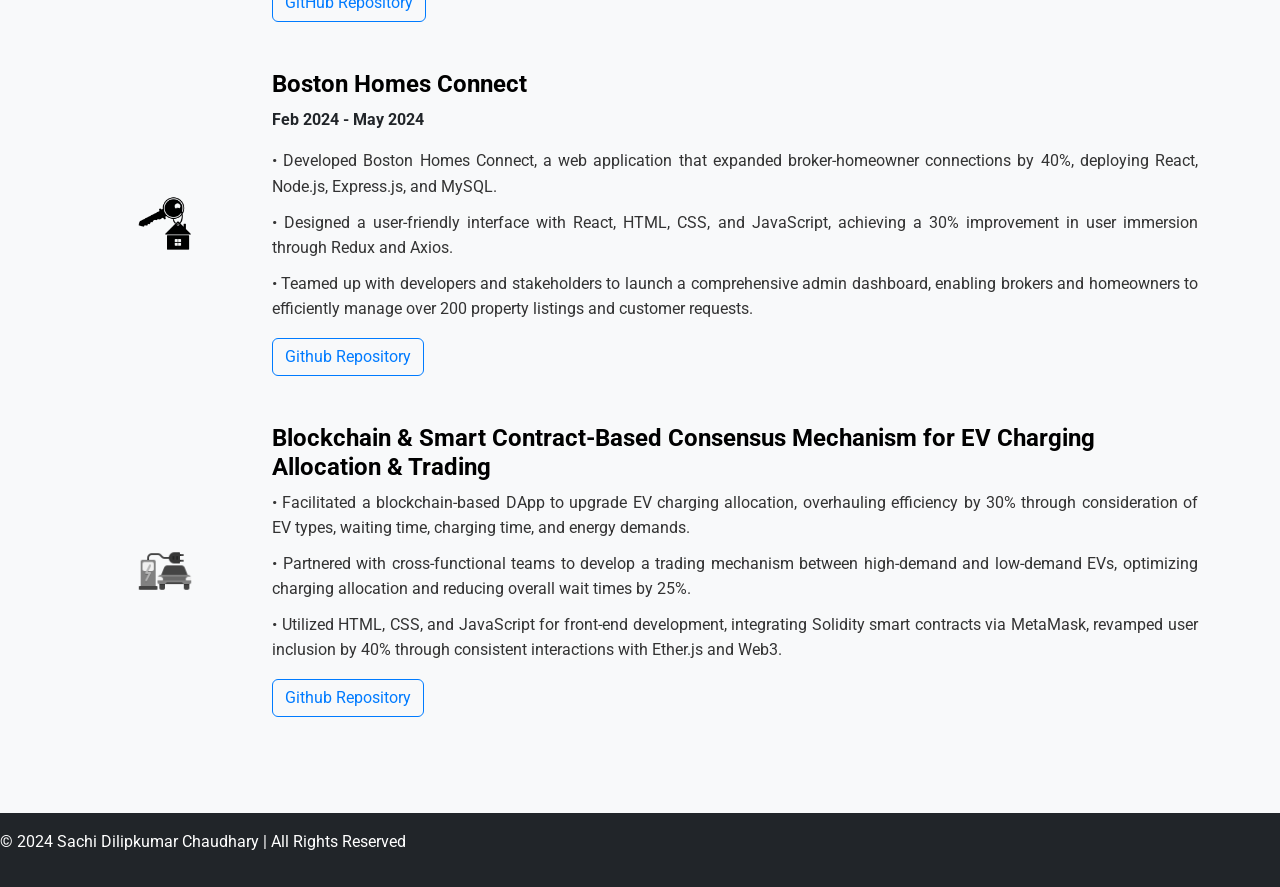
==== commit c2a769af: "Add files via upload" ====
--- a/index.html
+++ b/index.html
@@ -5,6 +5,13 @@
   <meta name="viewport" content="width=device-width, initial-scale=1.0">
   <title>Sachi Chaudhary Portfolio</title>
   <!-- Bootstrap CSS -->
+  <link href="https://fonts.googleapis.com/css2?family=Montserrat:wght@400;700&family=Roboto:wght@400;500&display=swap" rel="stylesheet">
+
+  <link
+  rel="stylesheet"
+  href="https://cdn.jsdelivr.net/npm/bootstrap@5.3.0/dist/css/bootstrap.min.css"
+/>
+
   <link href="https://cdn.jsdelivr.net/npm/bootstrap@5.3.0-alpha1/dist/css/bootstrap.min.css" rel="stylesheet">
   
   <link rel="stylesheet" href="https://cdnjs.cloudflare.com/ajax/libs/font-awesome/6.0.0-beta3/css/all.min.css">
@@ -93,22 +100,123 @@
         
         <!-- Text Section -->
         <div class="col-md-6 text-section">
-          <h1 class="display-4">Hello, I'm <span class="text-primary display-8">Sachi Chaudhary</span><br>and <span id="dynamic-text" class="text-primary display-8">I code.</span></h1>
+          <h1 class="display-4  mb-3" style="font-family: 'Montserrat', sans-serif;">Hello, I'm <span class="text-primary display-8">Sachi Chaudhary</span><br>and <span id="dynamic-text" class="text-primary display-8">I code.</span></h1>
 
          
-          <p class="lead">A results-driven Software Development Engineer with over 2 years of hands-on experience in building innovative and scalable solutions. Adept at full-stack development using the MERN stack and Django, I’ve led projects that boosted customer engagement and system efficiency by 30%. My research focuses on blockchain, decentralized applications, and AI-driven security frameworks. Currently pursuing my M.S. in Computer Science at Northeastern University, I’m seeking opportunities to apply my expertise in software engineering and AI/ML solutions.</p>
+          <p class="lead"style="font-family: 'Roboto', sans-serif; font-size: 1.1rem;">A dynamic Software Development Engineer with over 2 years of hands-on experience architecting innovative, scalable solutions. I excel in full-stack development using the MERN stack and AWS, and I've spearheaded projects that have boosted customer engagement and system efficiency by 30%. My passion lies in pioneering research on blockchain, decentralized applications, and AI-driven security frameworks. Currently pursuing an M.S. in Computer Science at Northeastern University with a 4.0 GPA, I am eager to leverage my expertise in software engineering and AI/ML to drive transformative impact</p>
             
+          <div class="mt-4">
+            <a href="https://www.linkedin.com/in/contactsachichaudhary/" target="_blank" class="connect-link">
+              <span class="typewriter">Let's Connect</span>
+              <i class="fas fa-arrow-right arrow-icon"></i>
+            </a>
+          </div>
     </div>
+
+
+    <style>
+      .connect-link {
+        font-family: 'Montserrat', sans-serif;
+        font-size: 2rem;
+        color: #0d6efd;
+        text-decoration: none;
+        display: inline-flex;
+        align-items: center;
+        transition: color 0.3s ease;
+      }
+      .connect-link:hover {
+        color: #084298; /* Darker blue on hover */
+      }
+      /* Typewriter effect that continuously types and erases */
+      .typewriter {
+        display: inline-block;
+        overflow: hidden;
+        white-space: nowrap;
+        border-right: 0.15em solid #0d6efd; /* Cursor effect */
+        width: 0;
+        animation: typing 5s steps(12, end) infinite, blink-caret 2s step-end infinite;
+      }
+      @keyframes typing {
+        0% { width: 0; }
+        50% { width: 100%; }
+        100% { width: 0; }
+      }
+      @keyframes blink-caret {
+        50% { border-color: transparent; }
+      }
+      /* Arrow icon styling with fade-in */
+      .arrow-icon {
+        margin-left: 0.5rem;
+        opacity: 0;
+        transition: transform 2s ease;
+        animation: fadeIn 2s forwards;
+        animation-delay: 5s; /* Delay until after the text is fully typed */
+      }
+      .connect-link:hover .arrow-icon {
+        transform: translateX(5px);
+      }
+      @keyframes fadeIn {
+        from { opacity: 0; }
+        to { opacity: 1; }
+      }
+    </style>
         
         <!-- Image Section -->
         <div class="col-md-6 image-section text-center">
           <img src="IMG_3507.jpg" class="img-fluid shadow-lg" alt="Sachi Chaudhary">
           <div class="social-icons">
-            <a href="https://www.linkedin.com/in/contactsachichaudhary/" target="_blank"><i class="fab fa-linkedin"></i></a>
-            <a href="https://github.com/97sachi" target="_blank"><i class="fab fa-github"></i></a>
-            <a href="https://scholar.google.com/citations?user=jA1MvMUAAAAJ&hl=en" target="_blank"><i class="fas fa-graduation-cap"></i></a>
+            <a href="https://www.linkedin.com/in/contactsachichaudhary/" target="_blank"><img src="in.png" alt="linkedin" class="social-logo"></a>
+            <a href="https://github.com/97sachi" target="_blank"><img src="ghg.png" alt="github" class="social-logo"></a>
+            <a href="https://scholar.google.com/citations?user=jA1MvMUAAAAJ&hl=en" target="_blank"><img src="gg.png" alt="googlescholar" class="social-logo"></a>
+            <a href="https://leetcode.com/u/sachich/" target="_blank">
+             
+              <img src="123.png" alt="LeetCode" class="social-logo">
+            </a>
           </div>
         </div>
+
+
+
+<!-- Styles (add these within your existing CSS or in a <style> block) -->
+<style>
+  .social-icons a {
+    font-size: 2rem;         /* Increased size for icons using <i> */
+    color: #333;             /* Base color */
+    margin: 0 0.5rem;
+    transition: color 0.3s ease;
+  }
+  .social-icons a:hover {
+    color: #0d6efd;          /* Color on hover */
+  }
+  /* Style for image logos */
+  .social-logo {
+    width: 2rem;             /* Same size as the icons */
+    height: auto;
+    vertical-align: middle;
+    margin: 0 0.5rem;
+    transition: transform 0.3s ease;
+  }
+  .social-logo:hover {
+    transform: scale(1.2);
+  }
+</style>
+
+
+        
+        
+        <!-- Add these styles in your CSS or within a <style> tag -->
+        <style>
+          .social-icons a {
+            font-size: 2rem;         /* Increased icon size */
+            color: #333;             /* Base color */
+            margin: 0 0.5rem;
+            transition: color 0.3s ease;
+          }
+          .social-icons a:hover {
+            color: #0d6efd;          /* New color on hover */
+          }
+        </style>
+        
         
       </div>
     </div>
@@ -122,6 +230,20 @@
 <section id="work-experience" class="py-5 bg-light">
   <div class="container">
       <h2 class="text-center mb-5">Work Experience</h2>
+
+      <!-- Graduate Teaching Assistant Experience -->
+<div class="card mb-4">
+  <div class="card-body">
+      <h3 class="text-primary">Graduate Teaching Assistant</h3>
+      <p class="text-muted">Khoury College of Computer Sciences · Northeastern University <br><strong>Aug 2024 - Present · 7 months</strong></p>
+      <ul>
+          <li>Lead TA for the course, and supported Database Management Systems (DBMS) course by addressing student queries, grading assignments and exams, and assisting with technical challenges related to database design, SQL, and normalization.</li>
+          <li>Conducted office hours and recitation sessions to explain core concepts, including relational schema design, indexing, and query optimization, fostering a deeper understanding of DBMS topics among students.</li>
+          <li>Created a supportive learning environment to encourage critical thinking, problem-solving, and technical growth for over 300 students.</li>
+      </ul>
+      
+  </div>
+</div>
 
 
       <!-- GRG ATM Pvt. Ltd. Experience -->
@@ -135,7 +257,7 @@
                   <li>Cultivated a scalable Multiverse e-commerce platform using Django, Django REST Framework, and React.js, enabling seamless customer affiliation and resourceful product supervision.</li>
                   <li>Collaborated with 5 software developers and architects, modifying software to detect latent faults; supervised software maintenance department personnel, elevating performance by 50%.</li>
               </ul>
-              <a href="path/to/certificate.pdf" target="_blank" class="btn btn-outline-primary mt-3">View Certificate</a>
+              <a href="grg_work.pdf" target="_blank" class="btn btn-outline-primary mt-3">View Certificate</a>
           </div>
       </div>
 
@@ -143,14 +265,14 @@
        <!-- GRG ATM Pvt. Ltd. Experience -->
       <div class="card mb-4">
         <div class="card-body">
-            <h3 class="text-primary">Blockchain and AI Research Interplanetary </h3>
-            <p class="text-muted">Sudeep Tanwar’s Research Lab | Nirma University, India <br> <strong>Dec 2021 - Dec 2023</strong></p>
+            <h3 class="text-primary">Blockchain and AI Research Intern </h3>
+            <p class="text-muted">Sudeep Tanwar’s Research Lab | Nirma University, India <br> <strong>Nov 2021 - Dec 2023</strong></p>
             <ul>
                 <li>Researched smart healthcare, blockchain, federated learning, and decentralized applications, focusing on security frameworks and AI explainability for innovative solutions in electric vehicles and telesurgery.</li>
                 <li>Introduced a conference paper on emotion recognition for a single helpline system at ISDA 2022 and shared insights on explainable AI and its challenges at IC4S 2022. Proposed a smart contract and IPFS-based framework for secure EV synchronization, currently under review at Sustainable Energy, Grids, and Network (impact factor 5.4).</li>
                 <li>Published a blockchain-based secure voting mechanism for 5G networks; proposed blockchain based energy trading scheme for EVs Coordination, demonstrated at CCCI 2023 and published in IEEE Xplore. Delivered decentralized applications for EV scheduling and telesurgery at ACM Southeast Conference 2024 and Confluence 2024.</li>
             </ul>
-            <a href="path/to/certificate.pdf" target="_blank" class="btn btn-outline-primary mt-3">View Certificate</a>
+            <a href="research_work.pdf" target="_blank" class="btn btn-outline-primary mt-3">View Certificate</a>
         </div>
     </div>
   </div>
@@ -159,57 +281,66 @@
 
 
   <!-- Education Section -->
-  <section id="education" class="py-5 bg-light">
-    <div class="container">
-      <h2 class="text-center mb-5">Education</h2>
-  
-      <!-- Northeastern University -->
-      <div class="row align-items-center mb-5">
-        <div class="col-md-6 order-md-1">
-          <h3 class="text-primary">Master of Science in Computer Science</h3>
-          <p class="text-muted">Northeastern University, Boston, MA, USA <br> <strong>GPA:</strong> 4.00 <br> <strong>Jan 2024 - May 2026</strong></p>
-          <h4>Coursework:</h4>
-          <ul>
-            <li>Programming Design Paradigm</li>
-            <li>Algorithms</li>
-            <li>Database Management Systems</li>
-            <li>Web Development</li>
-            <li>Foundations of Artificial Intelligence</li>
-          </ul>
-          <h4>Teaching Assistantship:</h4>
-          <p class="text-muted"><strong>CS 3200 - Introduction to Databases</strong> (Fall 2024)</p>
-  
-          <a href="portfolio/Healthcare_Technology_Paper.pdf" target="_blank" class="btn btn-outline-primary mt-3">View Transcript</a>
-          <a href="portfolio/Degree_Certificate.pdf" target="_blank" class="btn btn-outline-primary mt-3">View Degree Certificate</a>
-        </div>
-        <div class="col-md-6 order-md-2">
-          <img src="neu.jpg" alt="Northeastern University" class="img-fluid shadow-lg edu-image">
-        </div>
-      </div>
-  
-      <!-- Nirma University -->
-      <div class="row align-items-center">
-        <div class="col-md-6 order-md-2">
-          <h3 class="text-primary">B.Tech in Computer Science and Engineering</h3>
-          <p class="text-muted">Nirma University, Ahmedabad, Gujarat, India <br> <strong>GPA:</strong> 4.00 <br> <strong>Aug 2019 - May 2023</strong></p>
-          <h4>Coursework:</h4>
-          <ul>
-            <li>Computer Languages, Object-Oriented Programming, Java, Python</li>
-            <li>Discrete Mathematics, Statistics, Probability</li>
-            <li>Data Structures and Algorithms, Software Engineering</li>
-            <li>Operating Systems, Cloud Computing, Machine Learning</li>
-            <li>Blockchain, Natural Language Processing, Big Data Analytics, Web Development</li>
-          </ul>
-          <a href="portfolio/Nirma_Transcript.pdf" target="_blank" class="btn btn-outline-primary mt-3">View Transcript</a>
-          <a href="portfolio/Nirma_Degree_Certificate.pdf" target="_blank" class="btn btn-outline-primary mt-3">View Degree Certificate</a>
-        </div>
-        <div class="col-md-6 order-md-1">
-          <img src="nirma.jpg" alt="Nirma University" class="img-fluid shadow-lg edu-image">
-        </div>
+<section id="education" class="py-5 bg-light">
+  <div class="container">
+    <h2 class="text-center mb-5">Education</h2>
+
+    <!-- Northeastern University -->
+    <div class="row align-items-center mb-5">
+      <div class="col-md-6 order-md-1">
+        <h3 class="text-primary">Master of Science in Computer Science</h3>
+        <p class="text-muted">
+          Northeastern University, Boston, MA, USA <br>
+          <strong>GPA:</strong> 4.00/4.00 <br>
+          <strong>Jan 2024 - May 2026</strong>
+        </p>
+        <h4>Coursework:</h4>
+        <ul>
+          <li>Programming Design Paradigm</li>
+          <li>Algorithms</li>
+          <li>Database Management Systems</li>
+          <li>Web Development</li>
+          <li>Foundations of Artificial Intelligence</li>
+          <li>Human Computer Interaction - UI/UX</li>
+          <li>Machine Learning</li>
+        </ul>
+        <h4>Teaching Assistantship:</h4>
+        <p class="text-muted"><strong>CS 5200 - Database Management System</strong> (Aug 2024 - Present)</p>
+
+        <a href="neu_transcript.pdf" target="_blank" class="btn btn-outline-primary mt-3">View Transcript</a>
+        
+      </div>
+      <div class="col-md-6 order-md-2">
+        <img src="neu.jpg" alt="Northeastern University" class="img-fluid shadow-lg edu-image rounded hover-scale">
       </div>
     </div>
-  </section>
-  
+
+    <!-- Nirma University -->
+    <div class="row align-items-center">
+      <div class="col-md-6 order-md-2">
+        <h3 class="text-primary">B.Tech in Computer Science and Engineering</h3>
+        <p class="text-muted">
+          Nirma University, Ahmedabad, Gujarat, India <br>
+          <strong>GPA:</strong> 4.00/4.00 <br>
+          <strong>Aug 2019 - May 2023</strong>
+        </p>
+        <h4>Coursework:</h4>
+        <ul>
+          <li>Computer Languages, Object-Oriented Programming, Java, Python</li>
+          <li>Discrete Mathematics, Statistics, Probability</li>
+          <li>Data Structures and Algorithms, Software Engineering</li>
+          <li>Operating Systems, Cloud Computing, Machine Learning</li>
+          <li>Blockchain, Natural Language Processing, Big Data Analytics, Web Development</li>
+        </ul>
+        <a href="transcript_nirma.pdf" target="_blank" class="btn btn-outline-primary mt-3">View Transcript</a>
+        <a href="degree_nirma.pdf" target="_blank" class="btn btn-outline-primary mt-3">View Degree Certificate</a>
+      </div>
+      <div class="col-md-6 order-md-1">
+        <img src="121.png" alt="Nirma University" class="img-fluid shadow-lg edu-image rounded hover-scale">
+      </div>
+    </div>
+  </div>
+</section>
 
 
 <!-- Modal for Abstract -->
@@ -231,163 +362,390 @@
 </div>
 
 
-
-
-<section id="research" class="py-5">
-  <div class="container">
+<!-- Paste this within your <body> where you want the section to appear -->
+  <section id="research" class="py-5">
+    <div class="container position-relative">
       <h2 class="text-center mb-5">Research Publications</h2>
-
-      <div class="timeline">
-          <!-- Paper 8 - Apr 2024 -->
-          <div class="timeline-item">
-              <div class="timeline-marker"></div>
-              <div class="timeline-content">
-                  <span class="timeline-date">Apr 2024</span>
-                  <h4>Blockchain-based decentralized application for telesurgery</h4>
-                  <p>In Metaverse Environment</p>
-                  <button class="btn btn-outline-primary" onclick="showAbstract('abstract1')">Read Abstract</button>
-                  <div id="abstract1" class="abstract-card">
-                      <p>With the advent of technology in the medical industry, telesurgery has emerged as a transformative era of conventional medical practices to facilitate remote and efficient surgical procedures for the betterment of patients' health. Moreover, innovative technologies introduce a full-immersive metaverse environment for enabling communication between patients and doctors virtually and efficiently. Nevertheless, remote telesurgery operations in the metaverse are susceptible to various security and privacy issues that need to be tackled to secure the patient's confidential health data. Thus, we design an Ethereum blockchain-based decentralized application (DApp) for selecting and conducting telesurgery operations based on the doctors' specialization and type of surgery. The proposed application ensures secure and preserved communication between patient and doctor in the metaverse environment by deploying the smart contract in the Remix Integrated Development Environment (IDE). DApp is designed using web3 and JavaScript (JS) to reflect the telesurgery operations to the doctor and patient in the metaverse environment. Finally, the proposed smart contract for the application is evaluated based on parameters such as gas consumption analysis for smart contract functions and doctors registered and cost analysis for smart contract functions.</p>
-                      <button class="close-abstract" onclick="hideAbstract('abstract1')"></button>
+  
+      <div id="researchCarousel" class="carousel slide" data-bs-interval="false">
+        <div class="carousel-inner">
+  
+          <!-- Slide 1: BESTS (Mar 2025) and Paper 8 (Apr 2024) -->
+          <div class="carousel-item active">
+            <div class="row justify-content-center">
+              <!-- BESTS Paper -->
+              <div class="col-md-6 col-lg-5">
+                <div class="card publication-card mb-4">
+                  <div class="card-body d-flex flex-column">
+                    <div class="date-badge">Mar 2025</div>
+                    <h4 class="card-title">BESTS: Blockchain-enabled electric vehicles scheduling and coordination scheme at charging station</h4>
+                    <p class="card-text text-center">Published in Sustainable Energy, Grids and Networks, Elsevier - 2 Citations</p>
+                    <hr>
+                    <div class="button-group mt-2">
+                      <button class="btn btn-outline-primary me-2" onclick="showAbstract('abstract10')">Read Abstract</button>
+                      <a href="#" target="_blank" class="btn btn-outline-primary">Read Paper</a>
+                    </div>
+                    <div id="abstract10" class="abstract-card mt-2">
+                      <p>
+                        BESTS proposes a blockchain-enabled framework to efficiently schedule and coordinate electric vehicles at charging stations. Leveraging smart contracts and real-time data, the system ensures optimal allocation of charging resources while maintaining secure communications.
+                      </p>
+                    
+                    </div>
                   </div>
-                  <a href="https://ieeexplore.ieee.org/abstract/document/10463231" target="_blank" class="btn btn-outline-primary">Read Paper</a>
+                </div>
               </div>
-          </div>
-
-          <!-- Paper 7 - Mar 2024 -->
-          <div class="timeline-item">
-              <div class="timeline-marker"></div>
-              <div class="timeline-content">
-                  <span class="timeline-date">Mar 2024</span>
-                  <h4>Smart contract and IPFS-based framework</h4>
-                  <p>For secure electric vehicle synchronization at charging station</p>
-                  <button class="btn btn-outline-primary" onclick="showAbstract('abstract2')">Read Abstract</button>
-                  <div id="abstract2" class="abstract-card">
-                      <p>The growth of electric vehicles (EVs) at a significant pace is a promising solution for reducing harmful greenhouse gas emissions compared to conventional vehicles. Nevertheless, optimal and efficient EV charging management is a serious concern that needs to be solved for the benefit of both charging stations (CSs) and EVs. In this regard, we proposed a smart contract and Interplanetary File System (IPFS)-based secure EV synchronization framework at the CS utilizing a 5G wireless network. Blockchain technology strengthens the security of the EV charging at the CS in a synchronized and coordinated manner. The IPFS and 5G wireless network ensure efficient and reliable EVs synchronization to charge vehicles from the available number of charging points (CPs) at a CS. Furthermore, we have coordinated and synchronized the EV charging, considering various scenarios based on the waiting queue time, energy demand, and EVs (they can arrive in an emergency). We have shown the implementation interface of the proposed model based on the execution of a smart contract using the Remix Integrated Development Environment (IDE). Moreover, we have performed the security analysis of the smart contract using Echidna fuzzing-based tool to ensure the secure EVs allocation to the corresponding CS. Finally, the performance analysis of the IPFS and smart-based proposed model is evaluated and simulated considering various metrics such as transaction storage cost analysis, computational and communication overhead analysis, utilized cost based on the smart contract functions, and the number of EVs.</p>
-                      <button class="close-abstract" onclick="hideAbstract('abstract2')"></button>
+              <!-- Paper 8 -->
+              <div class="col-md-6 col-lg-5">
+                <div class="card publication-card mb-4">
+                  <div class="card-body d-flex flex-column">
+                    <div class="date-badge">Apr 2024</div>
+                    <h4 class="card-title">Blockchain-Based Decentralized Application for Telesurgery in Metaverse Environment</h4>
+                    <p class="card-text text-center">Published in 2024, 14th International Conference on Cloud Computing, Data Science & Engineering (Confluence) – IEEE</p>
+                    <hr>
+                    <div class="button-group mt-2">
+                      <button class="btn btn-outline-primary me-2" onclick="showAbstract('abstract1')">Read Abstract</button>
+                      <a href="https://ieeexplore.ieee.org/abstract/document/10463231" target="_blank" class="btn btn-outline-primary">Read Paper</a>
+                    </div>
+                    <div id="abstract1" class="abstract-card mt-2">
+                      <p>
+                        With the advent of technology in the medical industry, telesurgery has emerged as a transformative era of conventional medical practices to facilitate remote and efficient surgical procedures for the betterment of patients' health. Moreover, innovative technologies introduce a full-immersive metaverse environment for enabling communication between patients and doctors virtually and efficiently. Nevertheless, remote telesurgery operations in the metaverse are susceptible to various security and privacy issues that need to be tackled to secure the patient's confidential health data. Thus, we design an Ethereum blockchain-based decentralized application (DApp) for selecting and conducting telesurgery operations based on the doctors' specialization and type of surgery. The proposed application ensures secure and preserved communication between patient and doctor in the metaverse environment by deploying the smart contract in the Remix Integrated Development Environment (IDE). DApp is designed using web3 and JavaScript (JS) to reflect the telesurgery operations to the doctor and patient in the metaverse environment. Finally, the proposed smart contract for the application is evaluated based on parameters such as gas consumption analysis for smart contract functions and doctors registered and cost analysis for smart contract functions.
+                      </p>
+                     
+                    </div>
                   </div>
-                  <a href="https://www.sciencedirect.com/science/article/abs/pii/S2352467724000018" target="_blank" class="btn btn-outline-primary">Read Paper</a>
+                </div>
               </div>
-          </div>
-
-          <!-- Paper 6 - Feb 2024 -->
-          <div class="timeline-item">
-              <div class="timeline-marker"></div>
-              <div class="timeline-content">
-                  <span class="timeline-date">Feb 2024</span>
-                  <h4>Blockchain-based Decentralized Application for Electric Vehicles</h4>
-                  <p>Scheduling at Charging Station</p>
-                  <button class="btn btn-outline-primary" onclick="showAbstract('abstract3')">Read Abstract</button>
-                  <div id="abstract3" class="abstract-card">
-                      <p>The penetration of electric vehicles (EVs) in the energy market has become a immersive paradigm for facilitating greener environment by mitigating the disadvantages of the fossil-fuel vehicles. Nevertheless, it becomes critical for charging station (CS) to handle huge number of EVs further leading to the uncoordinated and inefficient charging. Moreover, none of the authors have considered the possible EV charging scenarios for allocation at the CS. Thus, we have designed an Ethereum blockchain-based decentralized application for EV charging at the CS along with the energy trading between prosumer and consumer EVs. Further, we have formulated charging scenarios based on the energy demand and type of EV (emergency and high authority). We have deployed the smart contract in Remix Integrated Development Environment (IDE) and further built a decentralized application using Web3 to made charging allocation accessible to the EVs. Finally, the simulation results of the proposed smart contract for the application is evaluated in terms of gas consumption and cost analysis with the help of deployed smart contract in the Remix IDE.</p>
-                      <button class="close-abstract" onclick="hideAbstract('abstract3')"></button>
+            </div>
+          </div>
+  
+          <!-- Slide 2: Paper 7 (Mar 2024) and Paper 6 (Feb 2024) -->
+          <div class="carousel-item">
+            <div class="row justify-content-center">
+              <!-- Paper 7 -->
+              <div class="col-md-6 col-lg-5">
+                <div class="card publication-card mb-4">
+                  <div class="card-body d-flex flex-column">
+                    <div class="date-badge">Mar 2024</div>
+                    <h4 class="card-title">	
+                      A smart contract and IPFS-based framework for secure electric vehicles synchronization at charging station</h4>
+                    <p class="card-text text-center">Published in Sustainable Energy, Grids and Networks, Elsevier - 3 Citations </p>
+                    <hr>
+                    <div class="button-group mt-2">
+                      <button class="btn btn-outline-primary me-2" onclick="showAbstract('abstract2')">Read Abstract</button>
+                      <a href="https://www.sciencedirect.com/science/article/abs/pii/S2352467724000018" target="_blank" class="btn btn-outline-primary">Read Paper</a>
+                    </div>
+                    <div id="abstract2" class="abstract-card mt-2">
+                      <p>
+                        The growth of electric vehicles (EVs) at a significant pace is a promising solution for reducing harmful greenhouse gas emissions compared to conventional vehicles. Nevertheless, optimal and efficient EV charging management is a serious concern that needs to be solved for the benefit of both charging stations (CSs) and EVs. In this regard, we proposed a smart contract and Interplanetary File System (IPFS)-based secure EV synchronization framework at the CS utilizing a 5G wireless network. Blockchain technology strengthens the security of the EV charging at the CS in a synchronized and coordinated manner. The IPFS and 5G wireless network ensure efficient and reliable EVs synchronization to charge vehicles from the available number of charging points (CPs) at a CS. Furthermore, we have coordinated and synchronized the EV charging, considering various scenarios based on the waiting queue time, energy demand, and EVs (they can arrive in an emergency). We have shown the implementation interface of the proposed model based on the execution of a smart contract using the Remix Integrated Development Environment (IDE). Moreover, we have performed the security analysis of the smart contract using Echidna fuzzing-based tool to ensure the secure EVs allocation to the corresponding CS. Finally, the performance analysis of the IPFS and smart-based proposed model is evaluated and simulated considering various metrics such as transaction storage cost analysis, computational and communication overhead analysis, utilized cost based on the smart contract functions, and the number of EVs.
+                      </p>
+                     
+                    </div>
                   </div>
-                  <a href="https://dl.acm.org/doi/abs/10.1145/3603287.3651182" target="_blank" class="btn btn-outline-primary">Read Paper</a>
+                </div>
               </div>
-          </div>
-
-          <!-- Paper 9 - May 2023 -->
-          <div class="timeline-item">
-              <div class="timeline-marker"></div>
-              <div class="timeline-content">
-                  <span class="timeline-date">May 2023</span>
-                  <h4>Blockchain-based energy trading scheme for EVs coordination</h4>
-                  <p>A Smart Contract Approach</p>
-                  <button class="btn btn-outline-primary" onclick="showAbstract('abstract4')">Read Abstract</button>
-                  <div id="abstract4" class="abstract-card">
-                      <p>The extensive deployment of electric vehicles (EVs) globally has become an alternative to fossil-fuel or gasoline vehicles to tackle harmful greenhouse gas emissions. But, huge EV charging demand can bring challenges to the charging infrastructure by destabilizing the grid stability and affecting efficient EV charging. Thus, the aforementioned challenges can be addressed by facilitating the energy trading (ET) between EVs which can act as prosumers or consumers. Thus, we have proposed a blockchain-based secure ET scheme for EVs coordination using Interplanetary File System (IPFS) protocol to mitigate the data storage cost issues of the blockchain. Opportunistically, we have considered various ET scenarios to coordinate the communication between prosumer and consumer based on the waiting time and priority levels. Moreover, the data communication between EVs is considered via a 5G communication network for highly reliable and efficient ET. Finally, the proposed scheme is evaluated by executing the smart contract using Remix Integrated Development Environment (IDE) with various performance metrics such as gas consumption (SF5 acquires maximum value of 186571 gas) and cost (execution (SF5 acquires maximum value of 120371 gas) and transaction cost (SF4 acquires maximum value of 124865 gas) ) analysis. Additionally, security analysis of the proposed scheme is tested using Echidna tool which shows the working of the smart contract without any vulnerability and bug.</p>
-                      <button class="close-abstract" onclick="hideAbstract('abstract4')"></button>
+              <!-- Paper 6 -->
+              <div class="col-md-6 col-lg-5">
+                <div class="card publication-card mb-4">
+                  <div class="card-body d-flex flex-column">
+                    <div class="date-badge">Feb 2024</div>
+                    <h4 class="card-title">Blockchain-based Decentralized Application for Electric Vehicle Scheduling at Charging Station</h4>
+                    <p class="card-text text-center">Published in Proceedings of 2024 ACM Southeast Conference – 1 Citation</p>
+                    <hr>
+                    <div class="button-group mt-2">
+                      <button class="btn btn-outline-primary me-2" onclick="showAbstract('abstract3')">Read Abstract</button>
+                      <a href="https://dl.acm.org/doi/abs/10.1145/3603287.3651182" target="_blank" class="btn btn-outline-primary">Read Paper</a>
+                    </div>
+                    <div id="abstract3" class="abstract-card mt-2">
+                      <p>
+                        The penetration of electric vehicles (EVs) in the energy market has become an immersive paradigm for facilitating a greener environment by mitigating the disadvantages of fossil-fuel vehicles. Nevertheless, it becomes critical for charging stations (CSs) to handle a huge number of EVs, further leading to uncoordinated and inefficient charging. Moreover, none of the authors have considered the possible EV charging scenarios for allocation at the CS. Thus, we have designed an Ethereum blockchain-based decentralized application for EV charging at the CS along with the energy trading between prosumer and consumer EVs. Further, we have formulated charging scenarios based on the energy demand and type of EV (emergency and high priority). We have deployed the smart contract in the Remix Integrated Development Environment (IDE) and further built a decentralized application using Web3 to make charging allocation accessible to the EVs. Finally, the simulation results of the proposed smart contract for the application are evaluated in terms of gas consumption and cost analysis with the help of the deployed smart contract in the Remix IDE.
+                      </p>
+                    
+                    </div>
                   </div>
-                  <a href="https://ieeexplore.ieee.org/abstract/document/10290823" target="_blank" class="btn btn-outline-primary">Read Paper</a>
+                </div>
               </div>
-          </div>
-
-          <!-- Paper 3 - Jun 2023 -->
-          <div class="timeline-item">
-              <div class="timeline-marker"></div>
-              <div class="timeline-content">
-                  <span class="timeline-date">Jun 2023</span>
-                  <h4>Blockchain-based secure voting mechanism</h4>
-                  <p>Underlying 5G network: A smart contract approach</p>
-                  <button class="btn btn-outline-primary" onclick="showAbstract('abstract5')">Read Abstract</button>
-                  <div id="abstract5" class="abstract-card">
-                      <p>Purpose: With the advancement and modernization of Information and Communication Technology, electronic voting (e-voting) has been adopted across the globe for conducting a secure and efficient voting procedure. However, e-voting can be easily exposed to various malicious attacks such as denial-of-service, malware, insider, compromised credentials, etc., that can risk the voter’s privacy and affect the final voting results. Thus, we have considered the decentralized and immutable blockchain technology for completing the voting procedure securely. Nevertheless, many researchers have considered blockchain to mitigate the security and privacy issues of the voting procedure, but they ignored the aspect of cost-efficiency, latency, and response time while voting. Method: The idea of the proposed mechanism is to deploy and implement the smart contract in the Remix Integrated Development Environment (IDE) involving number of voters electing the candidate with various functionalities. Moreover, we considered the amalgamation of blockchain and IPFS to overcome the data storage cost issues of blockchain for voters and candidates communicating through 5G wireless network. The 5G network, with its low latency, high availability, and high reliability facilitates high data rate and reliable communication between voters and candidates to complete the voting procedure efficiently. Results: The deployed smart contract of the proposed voting mechanism highlight various functionalities required for electing the candidate by the voters. Moreover, the deployed smart contract is evaluated and analyzed considering various performance metrics such as gas consumption analysis for smart contract functions and number of voters, cost analysis for smart contract functions, bit error rate, and storage cost comparison with the traditional scheme. We have also verified the security of the proposed voting mechanism using Echidna security tool which shows the election of candidate without any threat. Conclusion: Finally, we have presented a blockchain-based voting mechanism in which IPFS and 5G is employed to avail the cost-efficient, reliable, and secure candidate election by the voters. Moreover, the voters and candidates can communicate with lower response time and high reliability using 5G network so that smart contract consisting of all the functionalities related to the candidate election can be executed efficiently in the Remix IDE.</p>
-                      <button class="close-abstract" onclick="hideAbstract('abstract5')"></button>
+            </div>
+          </div>
+  
+          <!-- Slide 3: Paper 3 (Jun 2023) and Paper 9 (May 2023) -->
+          <div class="carousel-item">
+            <div class="row justify-content-center">
+              <!-- Paper 3 -->
+              <div class="col-md-6 col-lg-5">
+                <div class="card publication-card mb-4">
+                  <div class="card-body d-flex flex-column">
+                    <div class="date-badge">Jun 2023</div>
+                    <h4 class="card-title">Blockchain-based secure voting mechanism underlying 5G network: A smart contract approach</h4>
+                    <p class="card-text text-center">Published in IEEE Access, IEEE – 14 Citations</p>
+                    <hr>
+                    <div class="button-group mt-2">
+                      <button class="btn btn-outline-primary me-2" onclick="showAbstract('abstract4')">Read Abstract</button>
+                      <a href="https://ieeexplore.ieee.org/abstract/document/10188663" target="_blank" class="btn btn-outline-primary">Read Paper</a>
+                    </div>
+                    <div id="abstract4" class="abstract-card mt-2">
+                      <p>
+                        Purpose: With the advancement and modernization of Information and Communication Technology, electronic voting (e-voting) has been adopted across the globe for conducting a secure and efficient voting procedure. However, e-voting can be easily exposed to various malicious attacks such as denial-of-service, malware, insider, compromised credentials, etc., that can risk the voter’s privacy and affect the final voting results. Thus, we have considered the decentralized and immutable blockchain technology for completing the voting procedure securely. Nevertheless, many researchers have considered blockchain to mitigate the security and privacy issues of the voting procedure, but they ignored the aspect of cost-efficiency, latency, and response time while voting. Method: The idea of the proposed mechanism is to deploy and implement the smart contract in the Remix Integrated Development Environment (IDE) involving number of voters electing the candidate with various functionalities. Moreover, we considered the amalgamation of blockchain and IPFS to overcome the data storage cost issues of blockchain for voters and candidates communicating through 5G wireless network. The 5G network, with its low latency, high availability, and high reliability facilitates high data rate and reliable communication between voters and candidates to complete the voting procedure efficiently. Results: The deployed smart contract of the proposed voting mechanism highlight various functionalities required for electing the candidate by the voters. Moreover, the deployed smart contract is evaluated and analyzed considering various performance metrics such as gas consumption analysis for smart contract functions and number of voters, cost analysis for smart contract functions, bit error rate, and storage cost comparison with the traditional scheme. We have also verified the security of the proposed voting mechanism using Echidna security tool which shows the election of candidate without any threat. Conclusion: Finally, we have presented a blockchain-based voting mechanism in which IPFS and 5G is employed to avail the cost-efficient, reliable, and secure candidate election by the voters. Moreover, the voters and candidates can communicate with lower response time and high reliability using 5G network so that smart contract consisting of all the functionalities related to the candidate election can be executed efficiently in the Remix IDE.
+                      </p>
+                     
+                    </div>
                   </div>
-                  <a href="https://ieeexplore.ieee.org/abstract/document/10188663" target="_blank" class="btn btn-outline-primary">Read Paper</a>
+                </div>
               </div>
-          </div>
-
-          <!-- Paper 5 - Nov 2022 -->
-          <div class="timeline-item">
-              <div class="timeline-marker"></div>
-              <div class="timeline-content">
-                  <span class="timeline-date">Nov 2022</span>
-                  <h4>Untangling explainable AI</h4>
-                  <p>Taxonomy, tools, and open challenges</p>
-                  <button class="btn btn-outline-primary" onclick="showAbstract('abstract6')">Read Abstract</button>
-                  <div id="abstract6" class="abstract-card">
-                      <p>Recently, a paradigm shift is observed toward Industry 5.0, where tasks (processes) are automated at massive scales. This shift has initiated modern developments in artificial intelligence (AI) to support a plethora of applications like manufacturing, health care, vehicular net- works, and others. However, owing to the black-box nature of AI models, the research has shifted toward the proposal of novel techniques that aim toward the explainability and validity of these AI models. Thus, explainable AI (XAI) has become a norm in modern applicative domains, and the study of its frameworks and tools has become the buzzword among researchers. Thus, the paper intends to present the key concepts of XAI and aims at improving the model transparency. The survey systematically untangles the key concepts of XAI and presents a solution taxonomy in different applications. Modern XAI techniques are classified as self-explanatory, visual-based-model-agnostic, global surrogate, and local surrogate-model-agnostic. We also cover the tools and frameworks of XAI and discuss the open issues and challenges in practical realization. Thus, the survey intends to arm AI practitioners to design optimal solutions to realize XAI in practical use-case setups.
-
+              <!-- Paper 9 -->
+              <div class="col-md-6 col-lg-5">
+                <div class="card publication-card mb-4">
+                  <div class="card-body d-flex flex-column">
+                    <div class="date-badge">May 2023</div>
+                    <h4 class="card-title">Blockchain-Based Energy Trading Scheme for EVs Coordination: A Smart Contract Approach</h4>
+                    <p class="card-text text-center">Presented 2023 International Conference on Communications, Computing, Cybersecurity, and Informatics (CCCI) – IEEE</p>
+                    <hr>
+                    <div class="button-group mt-2">
+                      <button class="btn btn-outline-primary me-2" onclick="showAbstract('abstract5')">Read Abstract</button>
+                      <a href="https://ieeexplore.ieee.org/abstract/document/10290823" target="_blank" class="btn btn-outline-primary">Read Paper</a>
+                    </div>
+                    <div id="abstract5" class="abstract-card mt-2">
+                      <p>
+                        The extensive deployment of electric vehicles (EVs) globally has become an alternative to fossil-fuel or gasoline vehicles to tackle harmful greenhouse gas emissions. But, huge EV charging demand can bring challenges to the charging infrastructure by destabilizing the grid stability and affecting efficient EV charging. Thus, the aforementioned challenges can be addressed by facilitating energy trading (ET) between EVs which can act as prosumers or consumers. We have proposed a blockchain-based secure ET scheme for EV coordination using the Interplanetary File System (IPFS) protocol to mitigate the data storage cost issues of the blockchain. Opportunistically, we have considered various ET scenarios to coordinate the communication between prosumer and consumer based on waiting time and priority levels. Moreover, the data communication between EVs is considered via a 5G network for highly reliable and efficient ET. Finally, the proposed scheme is evaluated by executing the smart contract in the Remix Integrated Development Environment (IDE) with various performance metrics such as gas consumption and cost analysis. Additionally, a security analysis using the Echidna tool shows that the smart contract runs without vulnerability.
                       </p>
-                      <button class="close-abstract" onclick="hideAbstract('abstract6')"></button>
+                     
+                    </div>
                   </div>
-                  <a href="https://link.springer.com/chapter/10.1007/978-981-99-1479-1_63" target="_blank" class="btn btn-outline-primary">Read Paper</a>
+                </div>
               </div>
-          </div>
-
-          <!-- Paper 4 - Sep 2022 -->
-          <div class="timeline-item">
-              <div class="timeline-marker"></div>
-              <div class="timeline-content">
-                  <span class="timeline-date">Sep 2022</span>
-                  <h4>NadERA: A novel framework</h4>
-                  <p>Achieving reduced distress response time by leveraging emotion recognition from audio</p>
-                  <button class="btn btn-outline-primary" onclick="showAbstract('abstract7')">Read Abstract</button>
-                  <div id="abstract7" class="abstract-card">
-                      <p>This paper proposes a novel framework for automatically directing the user to an appropriate helpline number in an emergency based on his/her emotional state. For emotion detection, we integrate four benchmark datasets (SAVEE, RAVDESS, TESS, and Crema-D). We further examine the impact of various features on this comprehensive dataset and see the possibility of generalization with the help of diversified data. The highest accuracy achieved by the Convolutional Neural Network (CNN) model is 93.14% using the proposed approach. The results indicate that our emotion recognition model highly depends on the choice of audio features. Finally, we use this prediction to build our single-emergency number helpline architecture which predicts the caller’s emotions and directly connects them to the desired person for seeking mental help through counselors, protection with the help of police, or a general call center for any other help. This framework reduces the response time and provides a single point of connection.</p>
-                      <button class="close-abstract" onclick="hideAbstract('abstract7')"></button>
+            </div>
+          </div>
+  
+          <!-- Slide 4: Paper 5 (Nov 2022) and Paper 4 (Sep 2022) -->
+          <div class="carousel-item">
+            <div class="row justify-content-center">
+              <!-- Paper 5 -->
+              <div class="col-md-6 col-lg-5">
+                <div class="card publication-card mb-4">
+                  <div class="card-body d-flex flex-column">
+                    <div class="date-badge">Nov 2022</div>
+                    <h4 class="card-title">Untangling explainable AI in applicative domains: Taxonomy, tools, and open challenges</h4>
+                    <p class="card-text text-center">Published in the International Conference on Computing, Communications, and Cyber-Security, Springer Nature Singapore - 2 Citations</p>
+                    <hr>
+                    <div class="button-group mt-2">
+                      <button class="btn btn-outline-primary me-2" onclick="showAbstract('abstract6')">Read Abstract</button>
+                      <a href="https://link.springer.com/chapter/10.1007/978-981-99-1479-1_63" target="_blank" class="btn btn-outline-primary">Read Paper</a>
+                    </div>
+                    <div id="abstract6" class="abstract-card mt-2">
+                      <p>
+                        Recently, a paradigm shift is observed toward Industry 5.0, where tasks (processes) are automated at massive scales. This shift has initiated modern developments in artificial intelligence (AI) to support a plethora of applications like manufacturing, health care, vehicular networks, and others. However, owing to the black-box nature of AI models, the research has shifted toward the proposal of novel techniques that aim toward the explainability and validity of these AI models. Thus, explainable AI (XAI) has become a norm in modern applicative domains, and the study of its frameworks and tools has become the buzzword among researchers. Thus, the paper intends to present the key concepts of XAI and aims at improving the model transparency. The survey systematically untangles the key concepts of XAI and presents a solution taxonomy in different applications. Modern XAI techniques are classified as self-explanatory, visual-based-model-agnostic, global surrogate, and local surrogate-model-agnostic. We also cover the tools and frameworks of XAI and discuss the open issues and challenges in practical realization. Thus, the survey intends to arm AI practitioners to design optimal solutions to realize XAI in practical use-case setups.
+                      </p>
+                     
+                    </div>
                   </div>
-                  <a href="https://link.springer.com/chapter/10.1007/978-3-031-35501-1_38" target="_blank" class="btn btn-outline-primary">Read Paper</a>
+                </div>
               </div>
-          </div>
-
-          <!-- Paper 2 - Apr 2022 -->
-          <div class="timeline-item">
-              <div class="timeline-marker"></div>
-              <div class="timeline-content">
-                  <span class="timeline-date">Apr 2022</span>
-                  <h4>Blockchain and federated learning-based security solutions</h4>
-                  <p>For telesurgery system: a comprehensive review</p>
-                  <button class="btn btn-outline-primary" onclick="showAbstract('abstract8')">Read Abstract</button>
-                  <div id="abstract8" class="abstract-card">
-                      <p>The advent of telemedicine with its remote surgical procedures has effectively transformed the working of healthcare professionals. The evolution of telemedicine facilitates the remote monitoring of patients that lead to the advent of telesurgery systems, i.e. one of the most critical applications in telemedicine systems. Apart from gaining popularity, the telesurgery system may encounter security and trust issues of patients? data while communicating with the surgeon for their remote treatment. Motivated by this, we have presented a comprehensive survey on secure telesurgery systems comprising healthcare, surgical robots, traditional telesurgery systems, and the role of artificial intelligence to deal with the numerous security attacks associated with the patients' health data. Furthermore, we propose a blockchain and federated learning-based secure telesurgery system to secure the communication between patient and surgeon. The results of the proposed system are better than those of the traditional system in terms of improved latency, low data storage cost, and enhanced data offloading. Finally, we explore the research challenges and issues associated with the telesurgery system.</p>
-                      <button class="close-abstract" onclick="hideAbstract('abstract8')"></button>
+              <!-- Paper 4 -->
+              <div class="col-md-6 col-lg-5">
+                <div class="card publication-card mb-4">
+                  <div class="card-body d-flex flex-column">
+                    <div class="date-badge">Sep 2022</div>
+                    <h4 class="card-title">NadERA: a novel framework achieving reduced distress response time by leveraging emotion recognition from audio</h4>
+                    <p class="card-text text-center">Published in the International Conference on Intelligent Systems Design and Applications, Springer Nature Switzerland - 2 Citations</p>
+                    <hr>
+                    <div class="button-group mt-2">
+                      <button class="btn btn-outline-primary me-2" onclick="showAbstract('abstract7')">Read Abstract</button>
+                      <a href="https://link.springer.com/chapter/10.1007/978-3-031-35501-1_38" target="_blank" class="btn btn-outline-primary">Read Paper</a>
+                    </div>
+                    <div id="abstract7" class="abstract-card mt-2">
+                      <p>
+                        This paper proposes a novel framework for automatically directing the user to an appropriate helpline number in an emergency based on his/her emotional state. For emotion detection, we integrate four benchmark datasets (SAVEE, RAVDESS, TESS, and Crema-D). We further examine the impact of various features on this comprehensive dataset and see the possibility of generalization with the help of diversified data. The highest accuracy achieved by the Convolutional Neural Network (CNN) model is 93.14% using the proposed approach. The results indicate that our emotion recognition model highly depends on the choice of audio features. Finally, we use this prediction to build our single-emergency number helpline architecture which predicts the caller’s emotions and directly connects them to the desired person for seeking mental help through counselors, protection with the help of police, or a general call center for any other help. This framework reduces the response time and provides a single point of connection.
+                      </p>
+                     
+                    </div>
                   </div>
-                  <a href="https://journals.tubitak.gov.tr/elektrik/vol30/iss7/1/" target="_blank" class="btn btn-outline-primary">Read Paper</a>
+                </div>
               </div>
-          </div>
-
-          <!-- Paper 1 - Jan 2022 -->
-          <div class="timeline-item">
-              <div class="timeline-marker"></div>
-              <div class="timeline-content">
-                  <span class="timeline-date">Jan 2022</span>
-                  <h4>A taxonomy on smart healthcare technologies</h4>
-                  <p>Security framework, case study, and future directions</p>
-                  <button class="btn btn-outline-primary" onclick="showAbstract('abstract9')">Read Abstract</button>
-                  <div id="abstract9" class="abstract-card">
-                      <p>There is a massive transformation in the traditional healthcare system from the specialist-centric approach to the patient-centric approach by adopting modern and intelligent healthcare solutions to build a smart healthcare system. It permits patients to directly share their medical data with the specialist for remote diagnosis without any human intervention. Furthermore, the remote monitoring of patients utilizing wearable sensors, Internet of Things (IoT) technologies, and artificial intelligence (AI) has made the treatment readily accessible and affordable. However, the advancement also brings several security and privacy concerns that poorly maneuvered the effective performance of the smart healthcare system. An attacker can exploit the IoT infrastructure, perform an adversarial attack on AI models, and proliferate resource starvation attacks in smart healthcare system. To overcome the aforementioned issues, in this survey, we extensively reviewed and created a comprehensive taxonomy of various smart healthcare technologies such as wearable devices, digital healthcare, and body area networks (BANs), along with their security aspects and solutions for the smart healthcare system. Moreover, we propose an AI-based architecture with the 6G network interface to secure the data exchange between patients and medical practitioners. We have examined our proposed architecture with the case study based on the COVID-19 pandemic by adopting unmanned aerial vehicles (UAVs) for data exchange. The performance of the proposed architecture is evaluated using various machine learning (ML) classification algorithms such as random forest (RF), naive Bayes (NB), logistic regression (LR), linear discriminant analysis (LDA), and perceptron. The RF classification algorithm outperforms the conventional algorithms in terms of accuracy, i.e., 98%. Finally, we present open issues and research challenges associated with smart healthcare technologies.</p>
-                      <button class="close-abstract" onclick="hideAbstract('abstract9')"></button>
+            </div>
+          </div>
+  
+          <!-- Slide 5: Paper 2 (Apr 2022) and Paper 1 (Jan 2022) -->
+          <div class="carousel-item">
+            <div class="row justify-content-center">
+              <!-- Paper 2 -->
+              <div class="col-md-6 col-lg-5">
+                <div class="card publication-card mb-4">
+                  <div class="card-body d-flex flex-column">
+                    <div class="date-badge">Apr 2022</div>
+                    <h4 class="card-title">Blockchain and federated learning-based security solutions for telesurgery system: a comprehensive review</h4>
+                    <p class="card-text text-center">Published in Turkish Journal of Electrical Engineering and Computer Sciences – 16 Citations</p>
+                    <hr>
+                    <div class="button-group mt-2">
+                      <button class="btn btn-outline-primary me-2" onclick="showAbstract('abstract8')">Read Abstract</button>
+                      <a href="https://journals.tubitak.gov.tr/elektrik/vol30/iss7/1/" target="_blank" class="btn btn-outline-primary">Read Paper</a>
+                    </div>
+                    <div id="abstract8" class="abstract-card mt-2">
+                      <p>
+                        The advent of telemedicine with its remote surgical procedures has effectively transformed the working of healthcare professionals. The evolution of telemedicine facilitates the remote monitoring of patients that lead to the advent of telesurgery systems, i.e. one of the most critical applications in telemedicine systems. Apart from gaining popularity, the telesurgery system may encounter security and trust issues of patients’ data while communicating with the surgeon for their remote treatment. Motivated by this, we have presented a comprehensive survey on secure telesurgery systems comprising healthcare, surgical robots, traditional telesurgery systems, and the role of artificial intelligence to deal with the numerous security attacks associated with the patients' health data. Furthermore, we propose a blockchain and federated learning-based secure telesurgery system to secure the communication between patient and surgeon. The results of the proposed system are better than those of the traditional system in terms of improved latency, low data storage cost, and enhanced data offloading. Finally, we explore the research challenges and issues associated with the telesurgery system.
+                      </p>
+                     
+                    </div>
                   </div>
-                  <a href="https://onlinelibrary.wiley.com/doi/full/10.1155/2022/1863838" target="_blank" class="btn btn-outline-primary">Read Paper</a>
+                </div>
               </div>
-          </div>
-      </div>
-  </div>
-</section>
-
-
+              <!-- Paper 1 -->
+              <div class="col-md-6 col-lg-5">
+                <div class="card publication-card mb-4">
+                  <div class="card-body d-flex flex-column">
+                    <div class="date-badge">Jan 2022</div>
+                    <h4 class="card-title">A taxonomy on smart healthcare technologies: Security framework, case study, and future directions</h4>
+                    <p class="card-text text-center">Published in the Journal of Sensors, Wiley – 40 Citations</p>
+                    <hr>
+                    <div class="button-group mt-2">
+                      <button class="btn btn-outline-primary me-2" onclick="showAbstract('abstract9')">Read Abstract</button>
+                      <a href="https://onlinelibrary.wiley.com/doi/full/10.1155/2022/1863838" target="_blank" class="btn btn-outline-primary">Read Paper</a>
+                    </div>
+                    <div id="abstract9" class="abstract-card mt-2">
+                      <p>
+                        There is a massive transformation in the traditional healthcare system from the specialist-centric approach to the patient-centric approach by adopting modern and intelligent healthcare solutions to build a smart healthcare system. It permits patients to directly share their medical data with the specialist for remote diagnosis without any human intervention. Furthermore, the remote monitoring of patients utilizing wearable sensors, Internet of Things (IoT) technologies, and artificial intelligence (AI) has made the treatment readily accessible and affordable. However, the advancement also brings several security and privacy concerns that poorly maneuvered the effective performance of the smart healthcare system. An attacker can exploit the IoT infrastructure, perform an adversarial attack on AI models, and proliferate resource starvation attacks in smart healthcare system. To overcome the aforementioned issues, in this survey, we extensively reviewed and created a comprehensive taxonomy of various smart healthcare technologies such as wearable devices, digital healthcare, and body area networks (BANs), along with their security aspects and solutions for the smart healthcare system. Moreover, we propose an AI-based architecture with the 6G network interface to secure the data exchange between patients and medical practitioners. We have examined our proposed architecture with the case study based on the COVID-19 pandemic by adopting unmanned aerial vehicles (UAVs) for data exchange. The performance of the proposed architecture is evaluated using various machine learning (ML) classification algorithms such as random forest (RF), naive Bayes (NB), logistic regression (LR), linear discriminant analysis (LDA), and perceptron. The RF classification algorithm outperforms the conventional algorithms in terms of accuracy, i.e., 98%. Finally, we present open issues and research challenges associated with smart healthcare technologies.
+                      </p>
+                      
+                    </div>
+                  </div>
+                </div>
+              </div>
+            </div>
+          </div>
+  
+        </div><!-- /.carousel-inner -->
+  
+        <!-- Custom Blue Navigation Arrows -->
+        <button class="carousel-control-prev custom-carousel-control" type="button" data-bs-target="#researchCarousel" data-bs-slide="prev">
+          <span class="carousel-control-prev-icon" aria-hidden="true"></span>
+          <span class="visually-hidden">Previous</span>
+        </button>
+        <button class="carousel-control-next custom-carousel-control" type="button" data-bs-target="#researchCarousel" data-bs-slide="next">
+          <span class="carousel-control-next-icon" aria-hidden="true"></span>
+          <span class="visually-hidden">Next</span>
+        </button>
+      </div><!-- /#researchCarousel -->
+    </div><!-- /.container -->
+  </section>
+  
+  <!-- Inline Styles for the Section -->
+  <style>
+    /* Updated Publication Card Styling */
+    .publication-card {
+      max-width: 500px;      /* Wider card */
+      height: 360px;         /* Reduced height */
+      margin: 0 auto;
+      background-color: #fff;
+      border: none;
+      border-radius: 12px;
+      box-shadow: 0 4px 10px rgba(0,0,0,0.07);
+      transition: transform 0.2s ease-in-out, box-shadow 0.2s ease-in-out;
+    }
+    .publication-card:hover {
+      transform: translateY(-3px);
+      box-shadow: 0 8px 16px rgba(0,0,0,0.12);
+    }
+    .publication-card .card-body {
+      padding: 1.2rem;  /* Reduced padding */
+      display: flex;
+      flex-direction: column;
+      /* Center content (except the date badge) */
+      text-align: center;
+      justify-content: space-between;
+    }
+    /* Date Badge */
+    .date-badge {
+      align-self: flex-start;  /* Left align */
+      background-color: #0d6efd;
+      color: #fff;
+      padding: 0.3rem 0.8rem;
+      border-radius: 12px;
+      font-size: 0.85rem;
+      font-weight: 500;
+      margin-bottom: 0.5rem;
+    }
+    /* Title */
+    .card-title {
+      font-size: 1.25rem;
+      font-weight: 600;
+      margin-top: 0.5rem;
+    }
+    /* Description/Subtitle */
+    .card-text {
+      font-size: 1rem;
+      color: #6c757d;
+      margin-bottom: 0.75rem;  /* Reduced gap */
+    }
+    /* Divider */
+    .publication-card hr {
+      width: 60%;
+      margin: 0.5rem auto;
+      opacity: 0.3;
+    }
+    /* Buttons Container */
+    .button-group {
+      display: flex;
+      justify-content: center;
+      flex-wrap: wrap;
+    }
+    .button-group .btn {
+      margin-bottom: 0.5rem;
+    }
+    /* Abstract styling */
+    .abstract-card {
+      display: none;
+      background: #f8f9fa;
+      padding: 10px;
+      margin-top: 10px;
+      border: 1px solid #ddd;
+      border-radius: 5px;
+      color: inherit;
+      font-size: 0.9rem;
+      text-align: left;
+    }
+    /* Custom Blue Carousel Arrows */
+    .custom-carousel-control {
+      position: absolute;
+      top: 50%;
+      transform: translateY(-50%);
+      width: 48px;
+      height: 48px;
+      background-color: #0d6efd;
+      border-radius: 50%;
+      opacity: 0.8;
+      border: none;
+      display: flex;
+      align-items: center;
+      justify-content: center;
+      z-index: 2;
+    }
+    .custom-carousel-control:hover {
+      opacity: 1;
+    }
+    .carousel-control-prev.custom-carousel-control {
+      left: -60px;
+    }
+    .carousel-control-next.custom-carousel-control {
+      right: -60px;
+    }
+    @media (max-width: 768px) {
+      .carousel-control-prev.custom-carousel-control {
+        left: -40px;
+      }
+      .carousel-control-next.custom-carousel-control {
+        right: -40px;
+      }
+    }
+  </style>
+  
+  <!-- Inline JavaScript for Show/Hide Abstract -->
+  <script>
+    function showAbstract(id) {
+      document.getElementById(id).style.display = 'block';
+    }
+    function hideAbstract(id) {
+      document.getElementById(id).style.display = 'none';
+    }
+  </script>
+  
 <!-- Skills Section -->
 <section id="skills" class="py-5">
   <div class="container text-justify" style="max-width: 900px; margin: 0 auto;">
@@ -398,22 +756,25 @@
       <h3 class="text-center mt-5 mb-3 text-primary"><strong>Technical Skills</strong></h3> 
       <div class="skills-list">
           <div class="skills-category">
-              <p><strong>Languages:</strong> Java, C, JavaScript, Python, HTML, CSS, TypeScript, Solidity, SQL</p>
+              <p><strong>Languages:</strong> Java, C#, JavaScript, Python, HTML5, CSS, TypeScript, Solidity, C++</p>
           </div>
           <div class="skills-category">
-              <p><strong>Technologies:</strong> Angular, Django, Node.js, React.js, Spring Boot, Vue.js</p>
+              <p><strong>Technologies:</strong> Angular, Node.js, React.js, Spring Boot, Vue.js, Express.js, Bootstrap, Web3</p>
           </div>
           <div class="skills-category">
-              <p><strong>Databases:</strong> MySQL, MongoDB, Oracle, SQL Server, Cassandra</p>
+              <p><strong>Databases:</strong> MySQL, MongoDB, SQL Server, Cassandra, NoSQL, Oracle SQL </p>
           </div>
           <div class="skills-category">
-              <p><strong>Tools:</strong> Git, Spark, Hadoop, AWS, Power BI, Tableau, Confluence, Apache Ivy, Maven</p>
+              <p><strong>Data Analytics Tools:</strong> Spark, Hadoop, Power BI, Tableau, MATLAB</p>
           </div>
           <div class="skills-category">
-              <p><strong>Libraries:</strong> NumPy, Pandas, SciPy, PyTorch, TensorFlow, Keras</p>
+              <p><strong>Libraries & Tools:</strong> NumPy, Pandas, SciPy, PyTorch, TensorFlow, Keras, Scikit-learn, Git, Maven, Jira, Excel, Visual Studio, Figma</p>
           </div>
           <div class="skills-category">
-              <p><strong>Others:</strong> HTML, CSS, SCSS, Kubernetes, Bash, Linux, Jenkins, REST, Netlify</p>
+            <p><strong>Concepts:</strong> Design Patterns, Object Oriented Programming (OOP), Data Structure, Algorithms, Operating Systems, SDLC, Agile Methodology, Debugging, Test driven development , Problem-Solving, Web Development, Database Management</p>
+        </div>
+          <div class="skills-category">
+              <p><strong>Cloud Technologies:</strong> AWS (S3,EC2), Azure, Google Cloud, Azure DevOps, Azure Data Studio, Cloud computing</p>
           </div>
       </div>
 
@@ -437,13 +798,54 @@
           <div class="col-md-10">
               <h3>Kanbas</h3>
               <ul>
-                  <li>Replicated popular tool Canvas to learn best practices & development techniques in full-stack software development.</li>
-                  <li>Utilized React.js, Node.js, MongoDB, HTML, CSS, and Bootstrap for implementation, with below 1-second response times.</li>
+                  <li>• Designed a web platform with distinct roles (students, faculty, TAs, admin), promoting faculty to manage courses, assignments, exams, and students to enroll and interact with course content, improving user engagement by 30%.
+                    </li>
+                  <li>• Built with HTML, CSS, JavaScript, Bootstrap, React, and Redux, implementing dynamic routing for seamless user interactions.</li>
+                  <li>• Developed Node.js REST APIs with session-based handling, applying Axios for AJAX calls and MongoDB with Mongoose for robust data management. Integrated third-party APIs (Napster) and ChatGPT to enhance functionality and user engagement.</li>
               </ul>
               <a href="https://amazing-bunny-e6043a.netlify.app/#/Kanbas/Dashboard" target="_blank" class="btn btn-outline-primary">Deployed Application</a>
               <a href="https://github.com/97sachi/kanbas-react-web-app" target="_blank" class="btn btn-outline-primary">Github Repository</a>
           </div>
       </div>
+
+      <!-- Project 2: TraderHub -->
+<div class="row align-items-center mb-5">
+  <div class="col-md-2 text-center">
+      <img src="1.jpg" alt="TraderHub Icon" class="project-icon">
+  </div>
+  <div class="col-md-10">
+      <h3>TraderHub</h3>
+      <p>A marketplace application inspired by Facebook Marketplace. TraderHub connects buyers and sellers, offering an intuitive and dynamic platform for product discovery, sales, and reviews.</p>
+      <ul>
+          <li>• Implemented a multi-role system: Buyers, Sellers, and Admins, each with distinct functionality.</li>
+          <li>• Authenticated buyers can explore listings, search/filter products, write reviews, and manage profiles. Sellers can list products, manage listings, and access buyer feedback. Admins have full platform control, including user management and activity monitoring.</li>
+          <li>• Developed using React (Vite), Tailwind CSS for the frontend, and Node.js with Express.js for the backend. Integrated MongoDB for scalable data management and Amazon API for product data fetching.</li>
+      </ul>
+      
+      <a href="https://github.com/VidithAgarwal/TradeHub" target="_blank" class="btn btn-outline-primary">GitHub Repository</a>
+  </div>
+</div>
+
+<div class="row align-items-center mb-5">
+  <div class="col-md-2 text-center">
+      <img src="2.jpg" alt="Emotion Classification Icon" class="project-icon">
+  </div>
+  <div class="col-md-10">
+      <h3>Audio-Text Emotion Classification in Speech for Adaptive Music Synthesis</h3>
+      <p>This project develops a multimodal emotion classification system, detecting emotions from speech and dynamically generating personalized music.
+        <br> It integrates audio features with text transcriptions to improve accuracy and enable adaptive music synthesis.</p>
+      <ul>
+          <li>• Extracted audio features like MFCCs, spectral characteristics, and high-level features using the Wave2Vec model.</li>
+          <li>• Processed text transcriptions via OpenAI's Whisper model, encoded using Word2Vec embeddings.</li>
+          <li>• Classified emotions using a 7-layer CNN, SVM, and CNN-LSTM model, achieving a 94.25% accuracy with the CNN model.</li>
+          <li>• Designed a framework for emotion-driven music synthesis, mapping detected emotions to personalized music tracks.</li>
+          <li>• Applied datasets like RAVDESS, CREMA-D, SAVEE, and TESS for robustness and diversity in training.</li>
+      </ul>
+      <a href="https://github.com/c-huitt/emotion_music_gen" target="_blank" class="btn btn-outline-primary">GitHub Repository</a>
+  </div>
+</div>
+
+
 
       <!-- Project 3: Boston Homes Connect -->
       <div class="row align-items-center mb-5">
@@ -454,9 +856,9 @@
               <h3>Boston Homes Connect</h3>
               <p><strong>Feb 2024 - May 2024</strong></p>
               <ul>
-                  <li>Developed Boston Homes Connect, a web application that expanded broker-homeowner connections by 40%, deploying React, Node.js, Express.js, and MySQL.</li>
-                  <li>Designed a user-friendly interface with React, HTML, CSS, and JavaScript, achieving a 30% improvement in user immersion through Redux and Axios.</li>
-                  <li>Teamed up with developers and stakeholders to launch a comprehensive admin dashboard, enabling brokers and homeowners to efficiently manage over 200 property listings and customer requests.</li>
+                  <li>• Developed Boston Homes Connect, a web application that expanded broker-homeowner connections by 40%, deploying React, Node.js, Express.js, and MySQL.</li>
+                  <li>• Designed a user-friendly interface with React, HTML, CSS, and JavaScript, achieving a 30% improvement in user immersion through Redux and Axios.</li>
+                  <li>• Teamed up with developers and stakeholders to launch a comprehensive admin dashboard, enabling brokers and homeowners to efficiently manage over 200 property listings and customer requests.</li>
               </ul>
               <a href="https://github.com/97sachi/BostonHomes_Connect" target="_blank" class="btn btn-outline-primary">Github Repository</a>
           </div>
@@ -470,11 +872,11 @@
           <div class="col-md-10">
               <h3>Blockchain & Smart Contract-Based Consensus Mechanism for EV Charging Allocation & Trading</h3>
               <ul>
-                  <li>Facilitated a blockchain-based DApp to upgrade EV charging allocation, overhauling efficiency by 30% through consideration of EV types, waiting time, charging time, and energy demands.</li>
-                  <li>Partnered with cross-functional teams to develop a trading mechanism between high-demand and low-demand EVs, optimizing charging allocation and reducing overall wait times by 25%.</li>
-                  <li>Utilized HTML, CSS, and JavaScript for front-end development, integrating Solidity smart contracts via MetaMask, revamped user inclusion by 40% through consistent interactions with Ether.js and Web3.</li>
+                  <li>• Facilitated a blockchain-based DApp to upgrade EV charging allocation, overhauling efficiency by 30% through consideration of EV types, waiting time, charging time, and energy demands.</li>
+                  <li>• Partnered with cross-functional teams to develop a trading mechanism between high-demand and low-demand EVs, optimizing charging allocation and reducing overall wait times by 25%.</li>
+                  <li>• Utilized HTML, CSS, and JavaScript for front-end development, integrating Solidity smart contracts via MetaMask, revamped user inclusion by 40% through consistent interactions with Ether.js and Web3.</li>
               </ul>
-              <a href="https://github.com/repository-link" target="_blank" class="btn btn-outline-primary">Github Repository</a>
+              <a href="https://github.com/97sachi/Decentralized-Application-for-Electric-Vehicle-Charging-at-Charging-Station" target="_blank" class="btn btn-outline-primary">Github Repository</a>
           </div>
       </div>
   </div>
@@ -600,5 +1002,9 @@
 </script>
 
 
+<script
+  src="https://cdn.jsdelivr.net/npm/bootstrap@5.3.0/dist/js/bootstrap.bundle.min.js"
+></script>
+
 </body>
 </html>
--- a/style.css
+++ b/style.css
@@ -1270,4 +1270,28 @@
 #scroll-top.active{
   top: calc(100% - 12rem);
 }
-/* scroll top ends */+/* scroll top ends */
+
+
+.edu-image {
+  max-width: 90%; /* Reduce image width */
+  border-radius: 10px; /* Add subtle rounded corners */
+  transition: transform 0.3s ease, box-shadow 0.3s ease;
+}
+
+.hover-scale:hover {
+  transform: scale(1.05); /* Slight zoom effect on hover */
+  box-shadow: 0 8px 20px rgba(0, 0, 0, 0.2); /* Highlight image on hover */
+}
+
+.card {
+  background-color: #ffffff;
+  border: 1px solid #ddd;
+  border-radius: 10px;
+  padding: 20px;
+  box-shadow: 0 4px 15px rgba(0, 0, 0, 0.1);
+}
+
+.card h3 {
+  margin-bottom: 15px;
+}
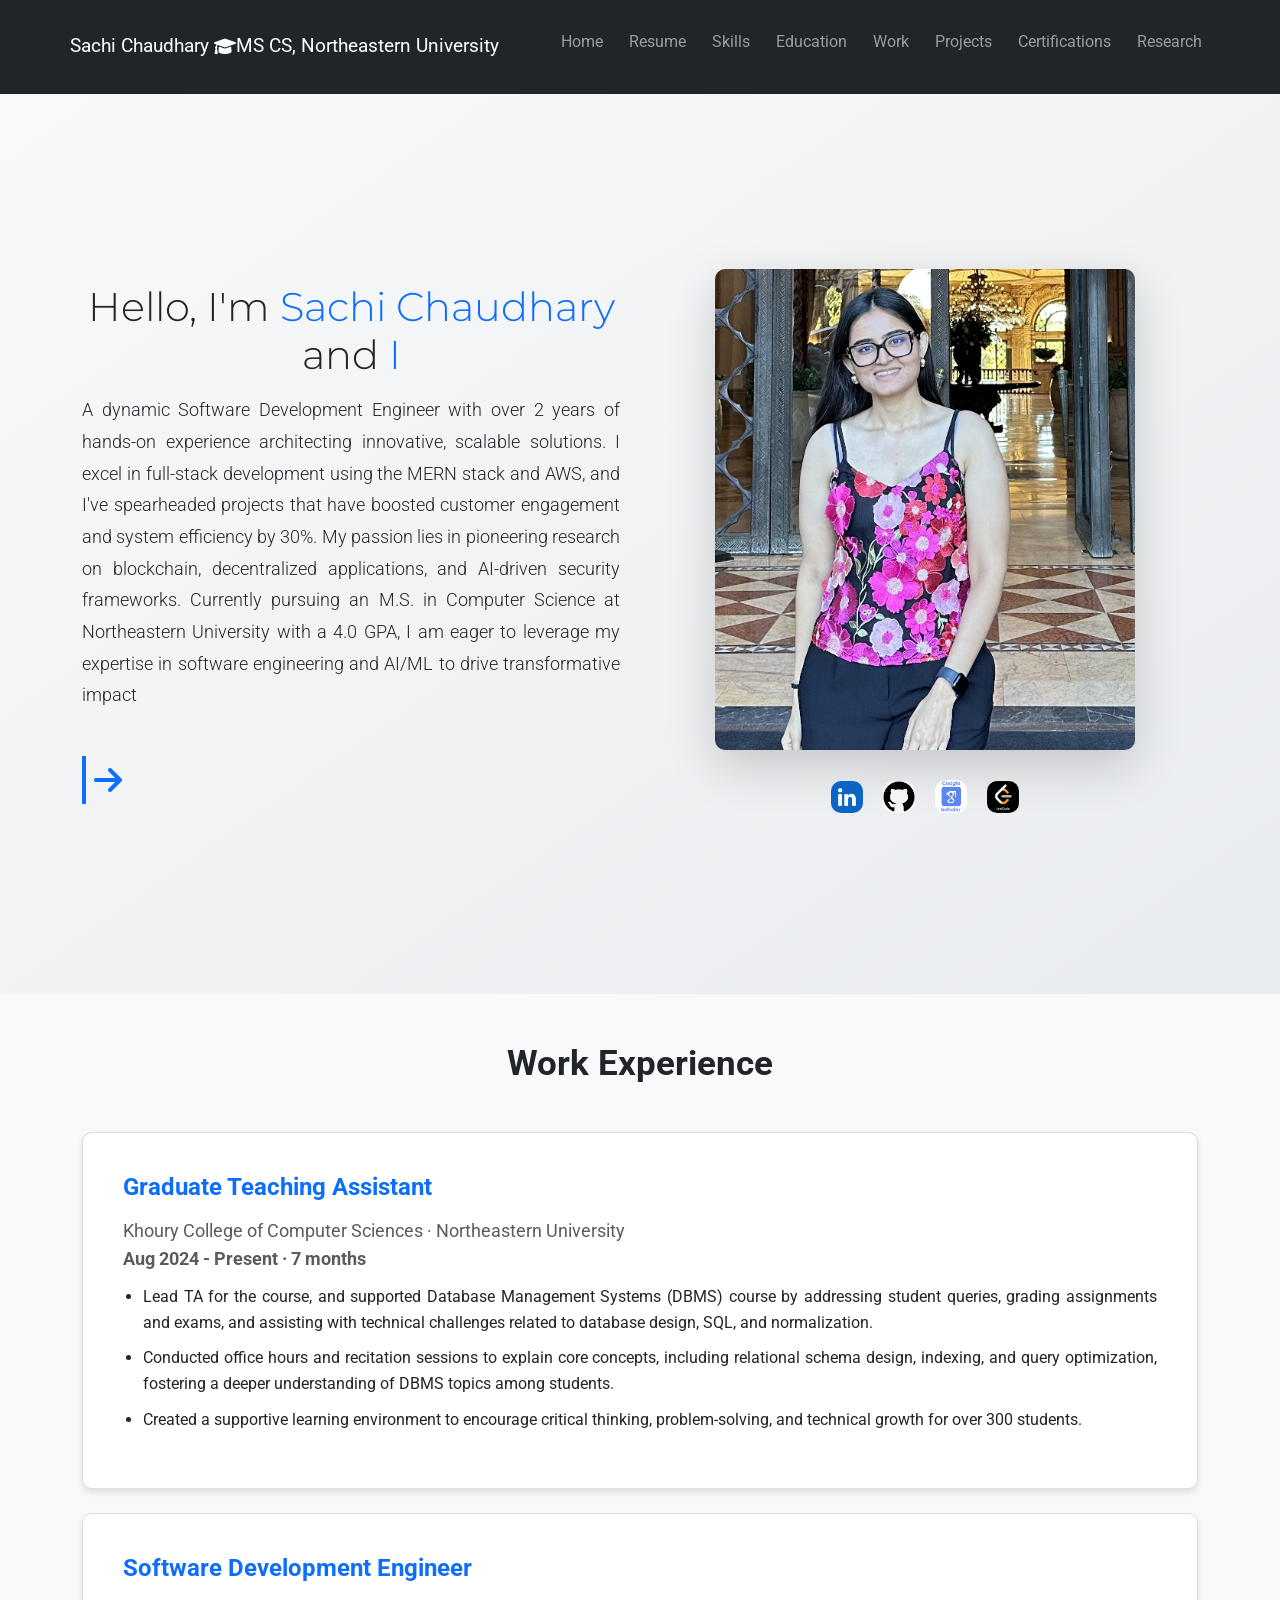
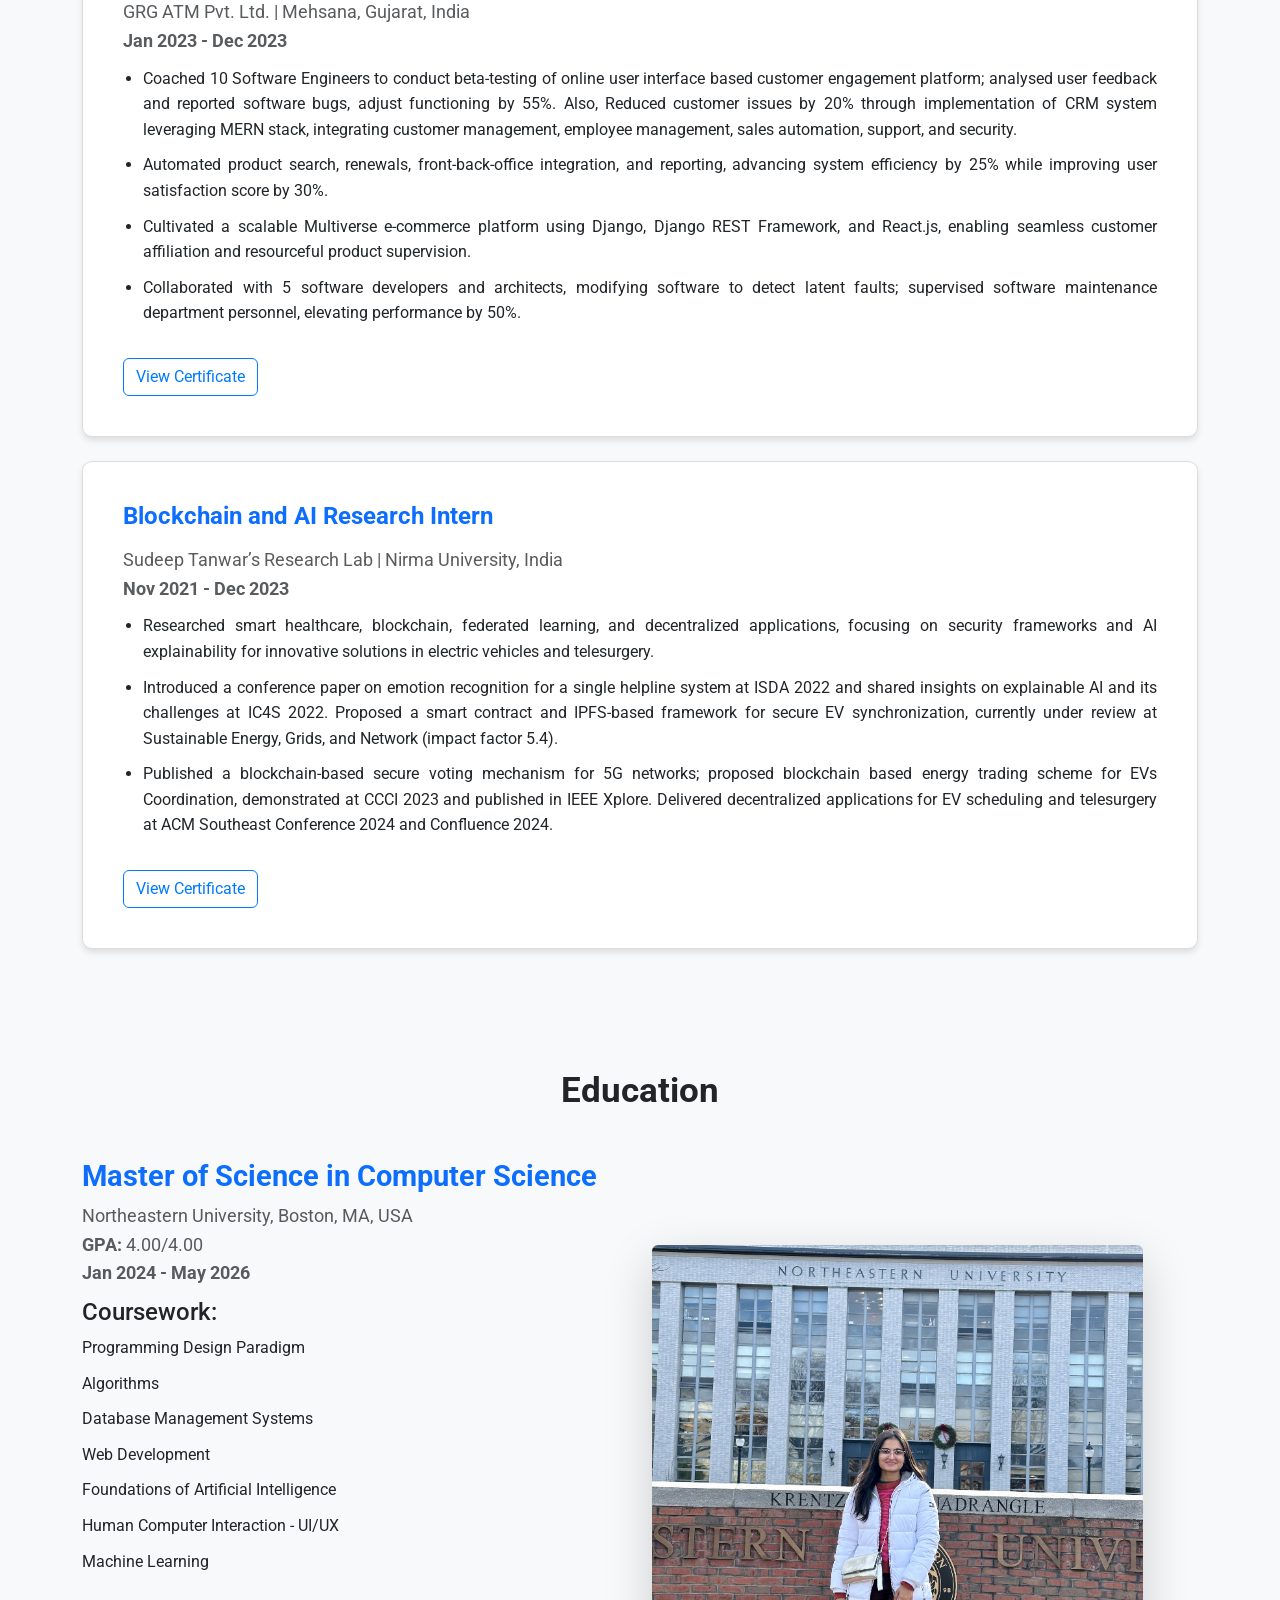
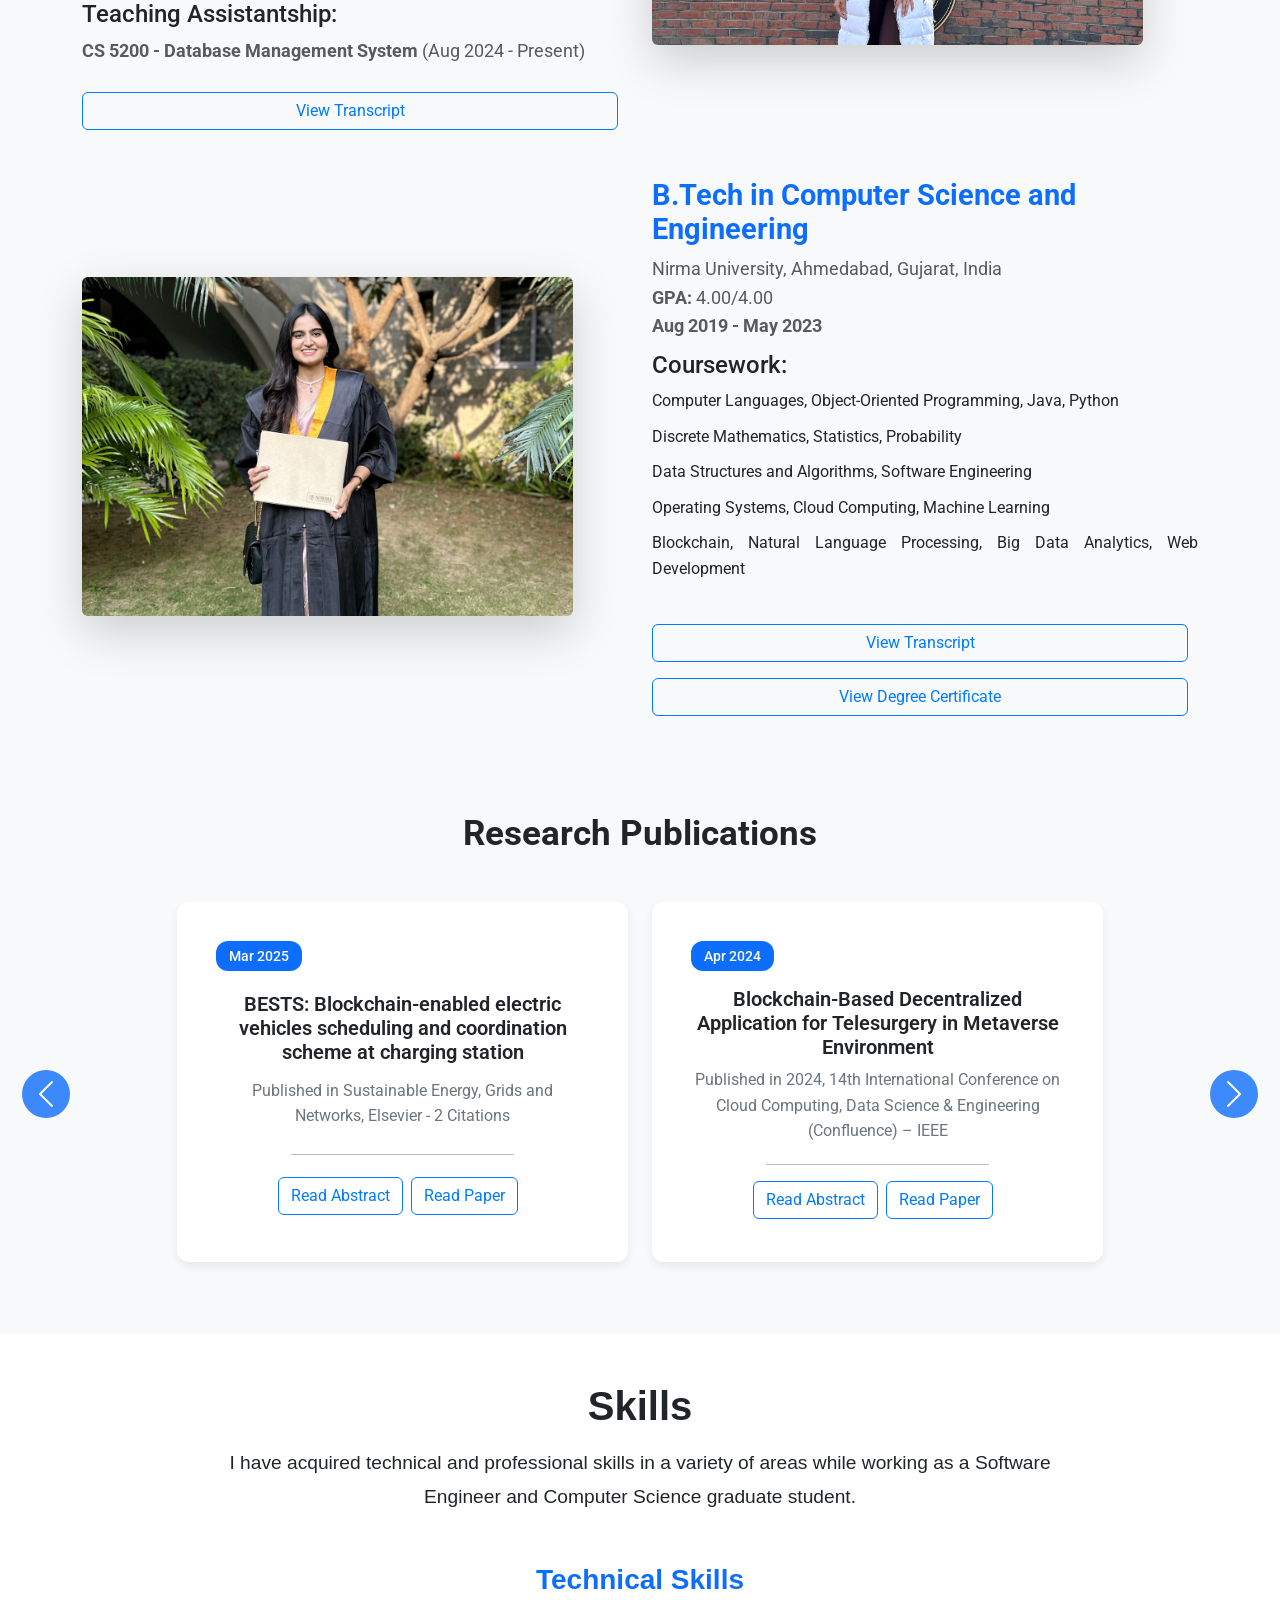
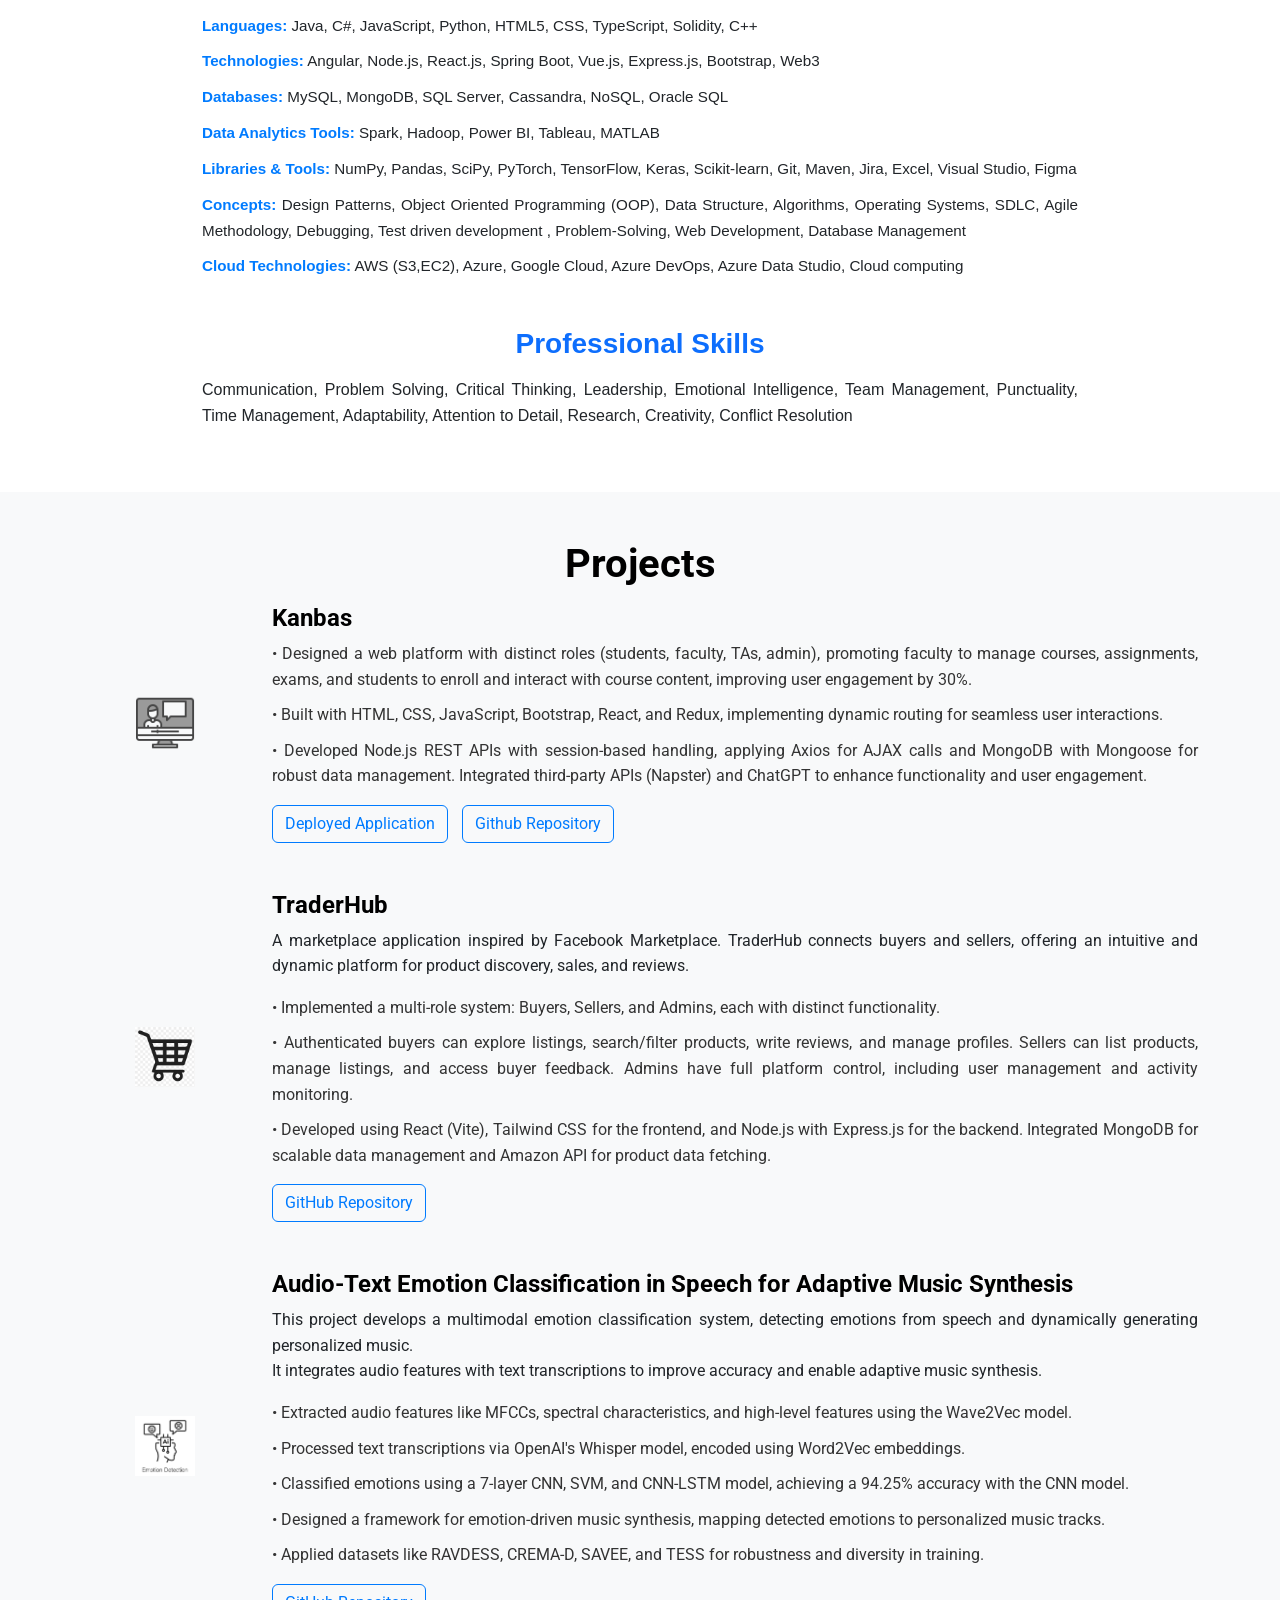
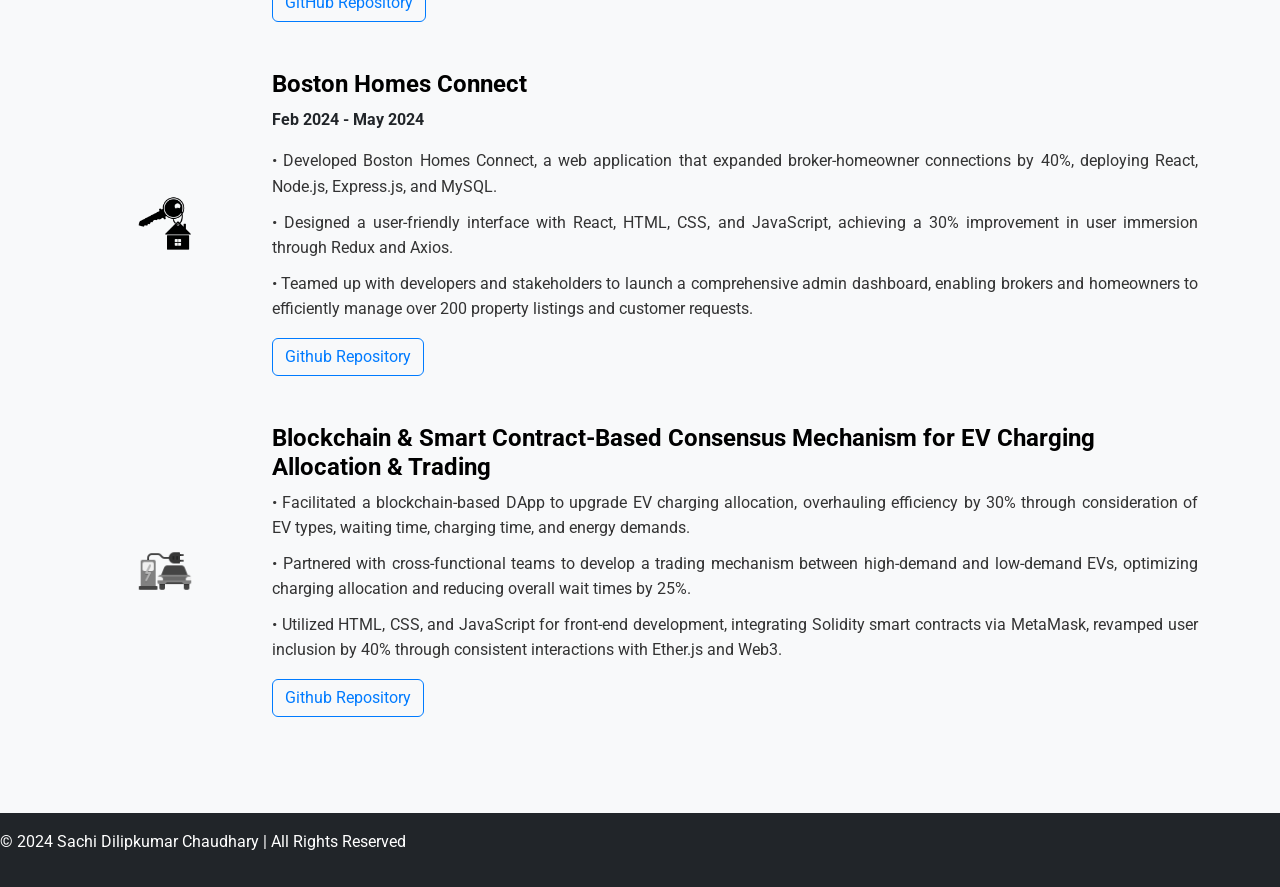
==== commit 7aad2280: "Update index.html" ====
--- a/index.html
+++ b/index.html
@@ -28,7 +28,7 @@
       font-size: 1.1rem; /* Slightly smaller icon */
     }
 
-    /* Make sure the header font size is responsive */
+    
     @media (max-width: 768px) {
       .navbar-brand {
         font-size: 1.0rem; /* Slightly smaller font on smaller screens */
